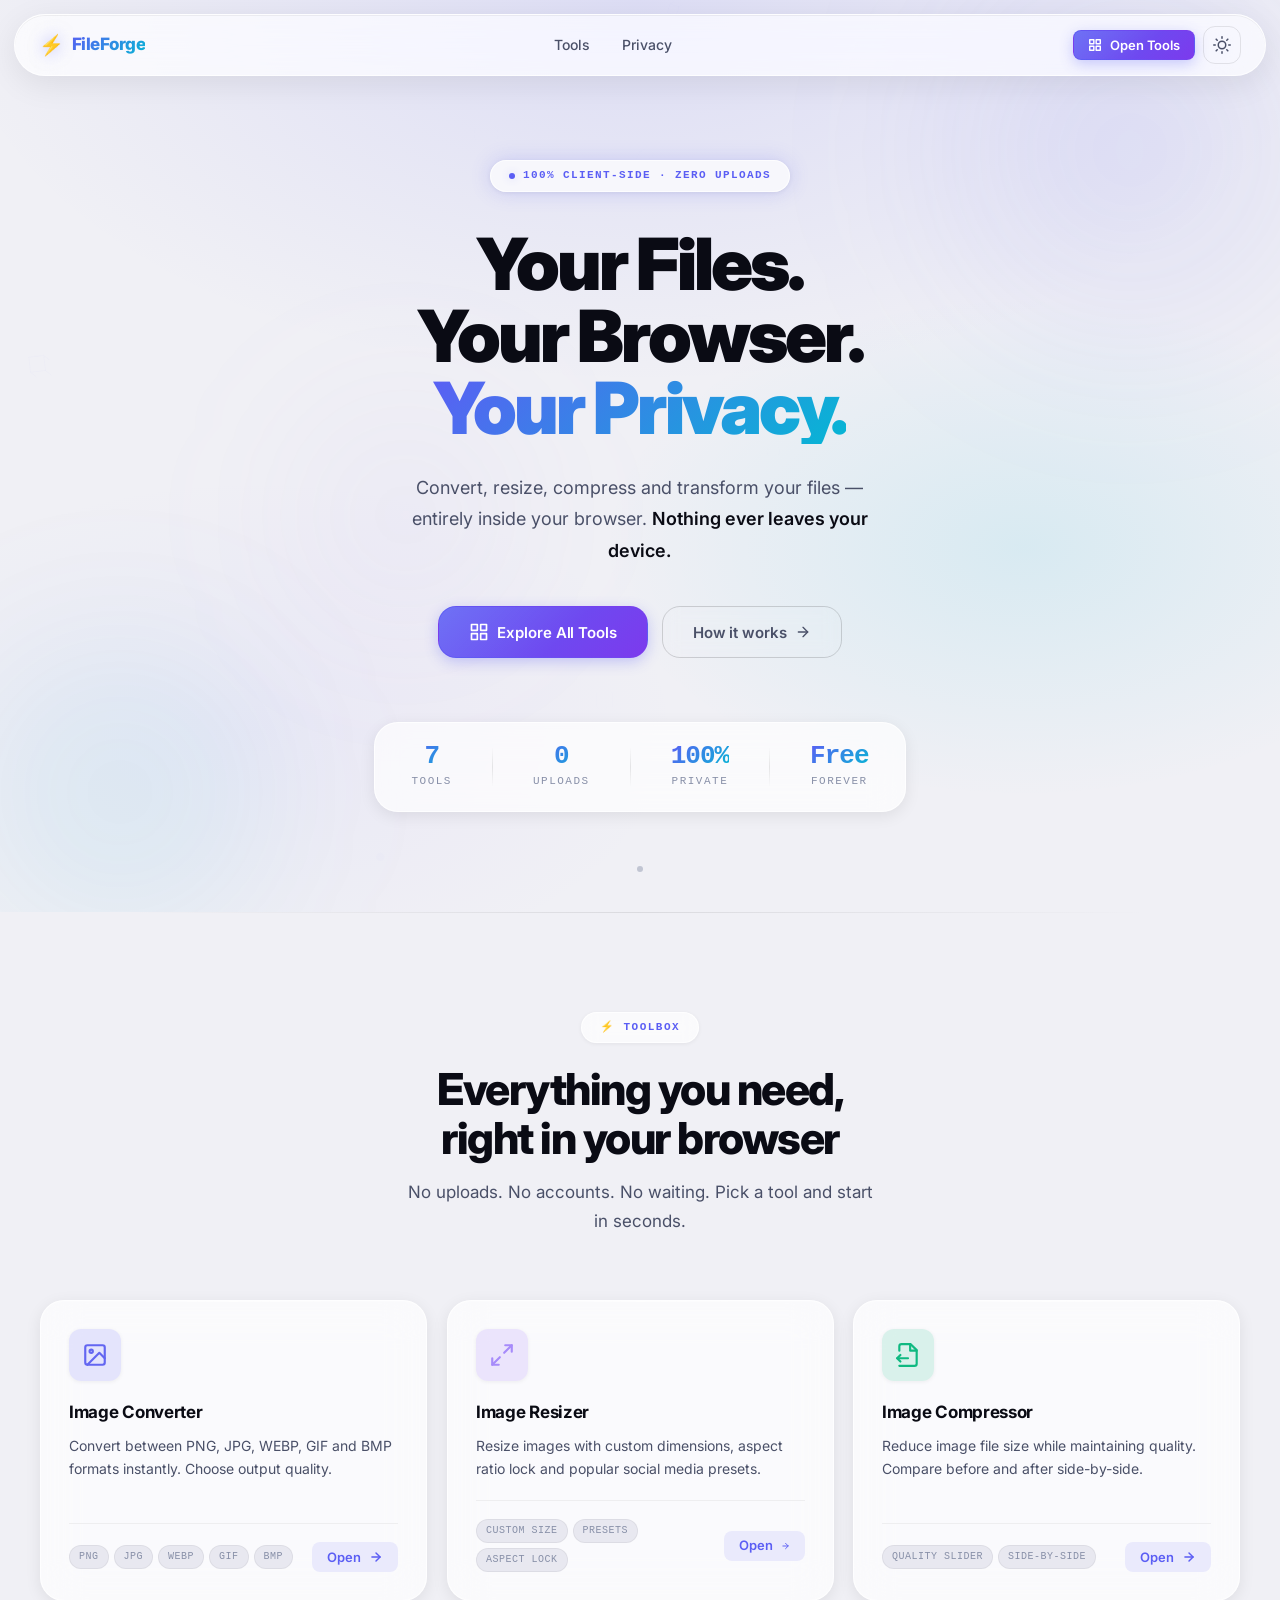
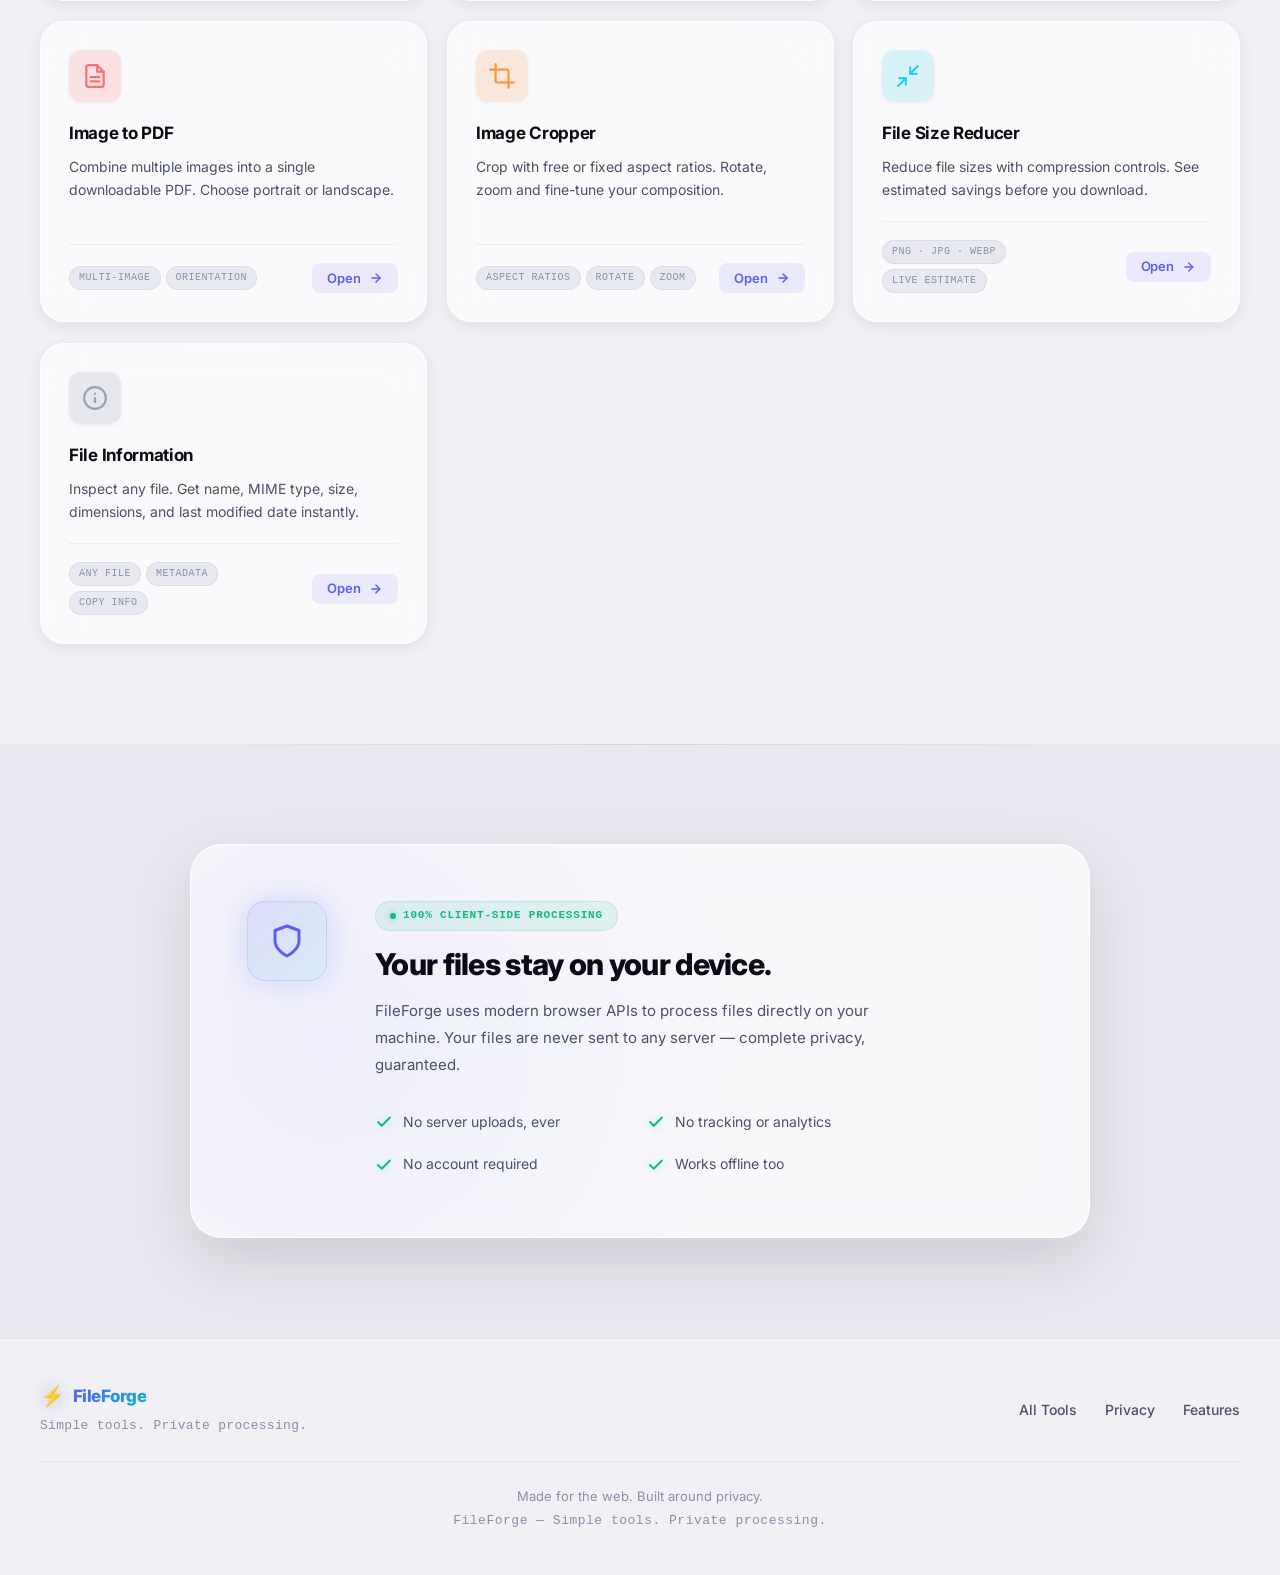
==== index.html @ 1bf5771b "Initial Commit" ====
<!DOCTYPE html>
<html lang="en" data-theme="light">

<head>
    <meta charset="UTF-8">
    <meta name="viewport" content="width=device-width, initial-scale=1.0">
    <title>FileForge — Private File Tools in Your Browser</title>
    <meta name="description"
        content="Convert, resize, compress and transform your files without uploading them. Privacy-first file processing directly in your browser.">
    <link rel="preconnect" href="https://fonts.googleapis.com">
    <link rel="preconnect" href="https://fonts.gstatic.com" crossorigin>
    <link href="https://fonts.googleapis.com/css2?family=Inter:wght@400;500;600;700;800;900&display=swap"
        rel="stylesheet">
    <link rel="stylesheet" href="css/style.css">
    <link rel="stylesheet" href="css/responsive.css">
    <link rel="icon"
        href="data:image/svg+xml,<svg xmlns='http://www.w3.org/2000/svg' viewBox='0 0 100 100'><text y='.9em' font-size='90'>⚡</text></svg>">
</head>

<body>
    <!-- Navigation -->
    <nav class="navbar" id="navbar">
        <div class="nav-container">
            <a href="index.html" class="nav-logo">
                <span class="logo-icon">⚡</span>
                <span class="logo-text">FileForge</span>
            </a>
            <div class="nav-links">
                <a href="#tools" class="nav-link">Tools</a>
                <a href="#privacy" class="nav-link">Privacy</a>
            </div>
            <div class="nav-actions">
                <a href="tools.html" class="btn btn-primary btn-sm">
                    <svg width="14" height="14" viewBox="0 0 24 24" fill="none" stroke="currentColor" stroke-width="2.5"
                        stroke-linecap="round" stroke-linejoin="round">
                        <rect x="3" y="3" width="7" height="7" />
                        <rect x="14" y="3" width="7" height="7" />
                        <rect x="14" y="14" width="7" height="7" />
                        <rect x="3" y="14" width="7" height="7" />
                    </svg>
                    Open Tools
                </a>
                <button class="theme-toggle" id="themeToggle" aria-label="Toggle dark mode" title="Toggle theme">
                    <svg class="icon-sun" width="18" height="18" viewBox="0 0 24 24" fill="none" stroke="currentColor"
                        stroke-width="2" stroke-linecap="round" stroke-linejoin="round">
                        <circle cx="12" cy="12" r="5" />
                        <line x1="12" y1="1" x2="12" y2="3" />
                        <line x1="12" y1="21" x2="12" y2="23" />
                        <line x1="4.22" y1="4.22" x2="5.64" y2="5.64" />
                        <line x1="18.36" y1="18.36" x2="19.78" y2="19.78" />
                        <line x1="1" y1="12" x2="3" y2="12" />
                        <line x1="21" y1="12" x2="23" y2="12" />
                        <line x1="4.22" y1="19.78" x2="5.64" y2="18.36" />
                        <line x1="18.36" y1="5.64" x2="19.78" y2="4.22" />
                    </svg>
                    <svg class="icon-moon" width="18" height="18" viewBox="0 0 24 24" fill="none" stroke="currentColor"
                        stroke-width="2" stroke-linecap="round" stroke-linejoin="round">
                        <path d="M21 12.79A9 9 0 1 1 11.21 3 7 7 0 0 0 21 12.79z" />
                    </svg>
                </button>
            </div>
        </div>
    </nav>

    <!-- Hero Section -->
    <section class="hero" id="hero">
        <canvas class="hero-bg-canvas" id="heroBgCanvas"></canvas>

        <!-- Orb decorations -->
        <div class="hero-orb hero-orb-1" aria-hidden="true"></div>
        <div class="hero-orb hero-orb-2" aria-hidden="true"></div>
        <div class="hero-orb hero-orb-3" aria-hidden="true"></div>

        <div class="hero-container">
            <div class="hero-badge">
                <span class="badge-dot"></span>
                100% Client-side · Zero uploads
            </div>
            <h1 class="hero-title">
                Your Files.<br>
                Your Browser.<br>
                <span class="hero-highlight">Your Privacy.</span>
            </h1>
            <p class="hero-subtitle">
                Convert, resize, compress and transform your files — entirely inside your browser.
                <strong>Nothing ever leaves your device.</strong>
            </p>
            <div class="hero-actions">
                <a href="tools.html" class="btn btn-primary btn-xl">
                    <svg width="20" height="20" viewBox="0 0 24 24" fill="none" stroke="currentColor" stroke-width="2"
                        stroke-linecap="round" stroke-linejoin="round">
                        <rect x="3" y="3" width="7" height="7" />
                        <rect x="14" y="3" width="7" height="7" />
                        <rect x="14" y="14" width="7" height="7" />
                        <rect x="3" y="14" width="7" height="7" />
                    </svg>
                    Explore All Tools
                </a>
                <a href="#privacy" class="btn btn-ghost-outline btn-xl">
                    How it works
                    <svg width="16" height="16" viewBox="0 0 24 24" fill="none" stroke="currentColor" stroke-width="2"
                        stroke-linecap="round" stroke-linejoin="round">
                        <line x1="5" y1="12" x2="19" y2="12" />
                        <polyline points="12 5 19 12 12 19" />
                    </svg>
                </a>
            </div>
            <div class="hero-stats">
                <div class="stat-item">
                    <span class="stat-number">7</span>
                    <span class="stat-label">Tools</span>
                </div>
                <div class="stat-divider"></div>
                <div class="stat-item">
                    <span class="stat-number">0</span>
                    <span class="stat-label">Uploads</span>
                </div>
                <div class="stat-divider"></div>
                <div class="stat-item">
                    <span class="stat-number">100%</span>
                    <span class="stat-label">Private</span>
                </div>
                <div class="stat-divider"></div>
                <div class="stat-item">
                    <span class="stat-number">Free</span>
                    <span class="stat-label">Forever</span>
                </div>
            </div>
        </div>

        <!-- Scroll indicator -->
        <div class="scroll-indicator" aria-hidden="true">
            <div class="scroll-dot"></div>
        </div>
    </section>

    <!-- Tools Grid -->
    <section class="tools-section" id="tools">
        <div class="section-container">
            <div class="section-header">
                <span class="section-tag">⚡ Toolbox</span>
                <h2 class="section-title">Everything you need,<br>right in your browser</h2>
                <p class="section-desc">No uploads. No accounts. No waiting. Pick a tool and start in seconds.</p>
            </div>
            <div class="tools-grid">
                <!-- Image Converter -->
                <div class="tool-card" data-tool="converter">
                    <div class="tool-card-icon tool-icon-blue">
                        <svg width="26" height="26" viewBox="0 0 24 24" fill="none" stroke="currentColor"
                            stroke-width="2" stroke-linecap="round" stroke-linejoin="round">
                            <rect x="3" y="3" width="18" height="18" rx="2" ry="2" />
                            <circle cx="8.5" cy="8.5" r="1.5" />
                            <polyline points="21 15 16 10 5 21" />
                        </svg>
                    </div>
                    <div class="tool-card-body">
                        <h3 class="tool-card-title">Image Converter</h3>
                        <p class="tool-card-desc">Convert between PNG, JPG, WEBP, GIF and BMP formats instantly. Choose
                            output quality.</p>
                    </div>
                    <div class="tool-card-footer">
                        <div class="tool-card-formats">
                            <span class="format-tag">PNG</span>
                            <span class="format-tag">JPG</span>
                            <span class="format-tag">WEBP</span>
                            <span class="format-tag">GIF</span>
                            <span class="format-tag">BMP</span>
                        </div>
                        <a href="tools.html?tool=converter" class="btn btn-card">
                            Open
                            <svg width="14" height="14" viewBox="0 0 24 24" fill="none" stroke="currentColor"
                                stroke-width="2.5" stroke-linecap="round" stroke-linejoin="round">
                                <line x1="5" y1="12" x2="19" y2="12" />
                                <polyline points="12 5 19 12 12 19" />
                            </svg>
                        </a>
                    </div>
                </div>

                <!-- Image Resizer -->
                <div class="tool-card" data-tool="resizer">
                    <div class="tool-card-icon tool-icon-purple">
                        <svg width="26" height="26" viewBox="0 0 24 24" fill="none" stroke="currentColor"
                            stroke-width="2" stroke-linecap="round" stroke-linejoin="round">
                            <polyline points="15 3 21 3 21 9" />
                            <polyline points="9 21 3 21 3 15" />
                            <line x1="21" y1="3" x2="14" y2="10" />
                            <line x1="3" y1="21" x2="10" y2="14" />
                        </svg>
                    </div>
                    <div class="tool-card-body">
                        <h3 class="tool-card-title">Image Resizer</h3>
                        <p class="tool-card-desc">Resize images with custom dimensions, aspect ratio lock and popular
                            social media presets.</p>
                    </div>
                    <div class="tool-card-footer">
                        <div class="tool-card-formats">
                            <span class="format-tag">Custom Size</span>
                            <span class="format-tag">Presets</span>
                            <span class="format-tag">Aspect Lock</span>
                        </div>
                        <a href="tools.html?tool=resizer" class="btn btn-card">
                            Open
                            <svg width="14" height="14" viewBox="0 0 24 24" fill="none" stroke="currentColor"
                                stroke-width="2.5" stroke-linecap="round" stroke-linejoin="round">
                                <line x1="5" y1="12" x2="19" y2="12" />
                                <polyline points="12 5 19 12 12 19" />
                            </svg>
                        </a>
                    </div>
                </div>

                <!-- Image Compressor -->
                <div class="tool-card" data-tool="compressor">
                    <div class="tool-card-icon tool-icon-green">
                        <svg width="26" height="26" viewBox="0 0 24 24" fill="none" stroke="currentColor"
                            stroke-width="2" stroke-linecap="round" stroke-linejoin="round">
                            <path d="M4 22h14a2 2 0 0 0 2-2V7.5L14.5 2H6a2 2 0 0 0-2 2v4" />
                            <polyline points="14 2 14 8 20 8" />
                            <path d="M2 15h10" />
                            <path d="m5 12-3 3 3 3" />
                        </svg>
                    </div>
                    <div class="tool-card-body">
                        <h3 class="tool-card-title">Image Compressor</h3>
                        <p class="tool-card-desc">Reduce image file size while maintaining quality. Compare before and
                            after side-by-side.</p>
                    </div>
                    <div class="tool-card-footer">
                        <div class="tool-card-formats">
                            <span class="format-tag">Quality Slider</span>
                            <span class="format-tag">Side-by-side</span>
                        </div>
                        <a href="tools.html?tool=compressor" class="btn btn-card">
                            Open
                            <svg width="14" height="14" viewBox="0 0 24 24" fill="none" stroke="currentColor"
                                stroke-width="2.5" stroke-linecap="round" stroke-linejoin="round">
                                <line x1="5" y1="12" x2="19" y2="12" />
                                <polyline points="12 5 19 12 12 19" />
                            </svg>
                        </a>
                    </div>
                </div>

                <!-- Image to PDF -->
                <div class="tool-card" data-tool="pdf">
                    <div class="tool-card-icon tool-icon-red">
                        <svg width="26" height="26" viewBox="0 0 24 24" fill="none" stroke="currentColor"
                            stroke-width="2" stroke-linecap="round" stroke-linejoin="round">
                            <path d="M14 2H6a2 2 0 0 0-2 2v16a2 2 0 0 0 2 2h12a2 2 0 0 0 2-2V8z" />
                            <polyline points="14 2 14 8 20 8" />
                            <line x1="16" y1="13" x2="8" y2="13" />
                            <line x1="16" y1="17" x2="8" y2="17" />
                        </svg>
                    </div>
                    <div class="tool-card-body">
                        <h3 class="tool-card-title">Image to PDF</h3>
                        <p class="tool-card-desc">Combine multiple images into a single downloadable PDF. Choose
                            portrait or landscape.</p>
                    </div>
                    <div class="tool-card-footer">
                        <div class="tool-card-formats">
                            <span class="format-tag">Multi-image</span>
                            <span class="format-tag">Orientation</span>
                        </div>
                        <a href="tools.html?tool=pdf" class="btn btn-card">
                            Open
                            <svg width="14" height="14" viewBox="0 0 24 24" fill="none" stroke="currentColor"
                                stroke-width="2.5" stroke-linecap="round" stroke-linejoin="round">
                                <line x1="5" y1="12" x2="19" y2="12" />
                                <polyline points="12 5 19 12 12 19" />
                            </svg>
                        </a>
                    </div>
                </div>

                <!-- Image Cropper -->
                <div class="tool-card" data-tool="cropper">
                    <div class="tool-card-icon tool-icon-orange">
                        <svg width="26" height="26" viewBox="0 0 24 24" fill="none" stroke="currentColor"
                            stroke-width="2" stroke-linecap="round" stroke-linejoin="round">
                            <path d="M6.13 1L6 16a2 2 0 0 0 2 2h15" />
                            <path d="M1 6.13L16 6a2 2 0 0 1 2 2v15" />
                        </svg>
                    </div>
                    <div class="tool-card-body">
                        <h3 class="tool-card-title">Image Cropper</h3>
                        <p class="tool-card-desc">Crop with free or fixed aspect ratios. Rotate, zoom and fine-tune your
                            composition.</p>
                    </div>
                    <div class="tool-card-footer">
                        <div class="tool-card-formats">
                            <span class="format-tag">Aspect Ratios</span>
                            <span class="format-tag">Rotate</span>
                            <span class="format-tag">Zoom</span>
                        </div>
                        <a href="tools.html?tool=cropper" class="btn btn-card">
                            Open
                            <svg width="14" height="14" viewBox="0 0 24 24" fill="none" stroke="currentColor"
                                stroke-width="2.5" stroke-linecap="round" stroke-linejoin="round">
                                <line x1="5" y1="12" x2="19" y2="12" />
                                <polyline points="12 5 19 12 12 19" />
                            </svg>
                        </a>
                    </div>
                </div>

                <!-- File Size Reducer -->
                <div class="tool-card" data-tool="reducer">
                    <div class="tool-card-icon tool-icon-teal">
                        <svg width="26" height="26" viewBox="0 0 24 24" fill="none" stroke="currentColor"
                            stroke-width="2" stroke-linecap="round" stroke-linejoin="round">
                            <polyline points="4 14 10 14 10 20" />
                            <polyline points="20 10 14 10 14 4" />
                            <line x1="14" y1="10" x2="21" y2="3" />
                            <line x1="3" y1="21" x2="10" y2="14" />
                        </svg>
                    </div>
                    <div class="tool-card-body">
                        <h3 class="tool-card-title">File Size Reducer</h3>
                        <p class="tool-card-desc">Reduce file sizes with compression controls. See estimated savings
                            before you download.</p>
                    </div>
                    <div class="tool-card-footer">
                        <div class="tool-card-formats">
                            <span class="format-tag">PNG · JPG · WEBP</span>
                            <span class="format-tag">Live Estimate</span>
                        </div>
                        <a href="tools.html?tool=reducer" class="btn btn-card">
                            Open
                            <svg width="14" height="14" viewBox="0 0 24 24" fill="none" stroke="currentColor"
                                stroke-width="2.5" stroke-linecap="round" stroke-linejoin="round">
                                <line x1="5" y1="12" x2="19" y2="12" />
                                <polyline points="12 5 19 12 12 19" />
                            </svg>
                        </a>
                    </div>
                </div>

                <!-- File Information -->
                <div class="tool-card" data-tool="fileinfo">
                    <div class="tool-card-icon tool-icon-slate">
                        <svg width="26" height="26" viewBox="0 0 24 24" fill="none" stroke="currentColor"
                            stroke-width="2" stroke-linecap="round" stroke-linejoin="round">
                            <circle cx="12" cy="12" r="10" />
                            <line x1="12" y1="16" x2="12" y2="12" />
                            <line x1="12" y1="8" x2="12.01" y2="8" />
                        </svg>
                    </div>
                    <div class="tool-card-body">
                        <h3 class="tool-card-title">File Information</h3>
                        <p class="tool-card-desc">Inspect any file. Get name, MIME type, size, dimensions, and last
                            modified date instantly.</p>
                    </div>
                    <div class="tool-card-footer">
                        <div class="tool-card-formats">
                            <span class="format-tag">Any File</span>
                            <span class="format-tag">Metadata</span>
                            <span class="format-tag">Copy Info</span>
                        </div>
                        <a href="tools.html?tool=fileinfo" class="btn btn-card">
                            Open
                            <svg width="14" height="14" viewBox="0 0 24 24" fill="none" stroke="currentColor"
                                stroke-width="2.5" stroke-linecap="round" stroke-linejoin="round">
                                <line x1="5" y1="12" x2="19" y2="12" />
                                <polyline points="12 5 19 12 12 19" />
                            </svg>
                        </a>
                    </div>
                </div>
            </div>
        </div>
    </section>

    <!-- Privacy Section -->
    <section class="privacy-section" id="privacy">
        <div class="section-container">
            <div class="privacy-card">
                <div class="privacy-icon">
                    <svg width="36" height="36" viewBox="0 0 24 24" fill="none" stroke="currentColor" stroke-width="2"
                        stroke-linecap="round" stroke-linejoin="round">
                        <path d="M12 22s8-4 8-10V5l-8-3-8 3v7c0 6 8 10 8 10z" />
                    </svg>
                </div>
                <div class="privacy-content">
                    <div class="privacy-badge">
                        <span class="badge-dot"></span>
                        100% Client-side processing
                    </div>
                    <h2 class="privacy-title">Your files stay on your device.</h2>
                    <p class="privacy-desc">
                        FileForge uses modern browser APIs to process files directly on your machine.
                        Your files are never sent to any server — complete privacy, guaranteed.
                    </p>
                    <div class="privacy-features">
                        <div class="privacy-feature">
                            <svg width="18" height="18" viewBox="0 0 24 24" fill="none" stroke="currentColor"
                                stroke-width="2.5" stroke-linecap="round" stroke-linejoin="round">
                                <polyline points="20 6 9 17 4 12" />
                            </svg>
                            <span>No server uploads, ever</span>
                        </div>
                        <div class="privacy-feature">
                            <svg width="18" height="18" viewBox="0 0 24 24" fill="none" stroke="currentColor"
                                stroke-width="2.5" stroke-linecap="round" stroke-linejoin="round">
                                <polyline points="20 6 9 17 4 12" />
                            </svg>
                            <span>No tracking or analytics</span>
                        </div>
                        <div class="privacy-feature">
                            <svg width="18" height="18" viewBox="0 0 24 24" fill="none" stroke="currentColor"
                                stroke-width="2.5" stroke-linecap="round" stroke-linejoin="round">
                                <polyline points="20 6 9 17 4 12" />
                            </svg>
                            <span>No account required</span>
                        </div>
                        <div class="privacy-feature">
                            <svg width="18" height="18" viewBox="0 0 24 24" fill="none" stroke="currentColor"
                                stroke-width="2.5" stroke-linecap="round" stroke-linejoin="round">
                                <polyline points="20 6 9 17 4 12" />
                            </svg>
                            <span>Works offline too</span>
                        </div>
                    </div>
                </div>
            </div>
        </div>
    </section>

    <!-- Footer -->
    <footer class="footer">
        <div class="footer-container">
            <div class="footer-content">
                <div class="footer-brand">
                    <a href="index.html" class="nav-logo">
                        <span class="logo-icon">⚡</span>
                        <span class="logo-text">FileForge</span>
                    </a>
                    <p class="footer-tagline">Simple tools. Private processing.</p>
                </div>
                <div class="footer-links">
                    <a href="tools.html">All Tools</a>
                    <a href="#privacy">Privacy</a>
                    <a href="#tools">Features</a>
                </div>
            </div>
            <div class="footer-bottom">
                <p>Made for the web. Built around privacy.</p>
                <p class="footer-copy">FileForge — Simple tools. Private processing.</p>
            </div>
        </div>
    </footer>

    <!-- Toast Container -->
    <div class="toast-container" id="toastContainer"></div>

    <script src="js/utils.js"></script>
    <script src="js/app.js"></script>
    <script src="js/scene.js"></script>
</body>

</html>
---- css/style.css ----
/* ============================================
   FileForge — Premium Design System v2
   ============================================ */

/* ---------- Google Font Import ---------- */
@import url('https://fonts.googleapis.com/css2?family=Inter:wght@400;500;600;700;800;900&display=swap');

/* ---------- Custom Properties — Light ---------- */
:root {
  --bg-primary:    #f0f0f5;
  --bg-secondary:  #e8e8f0;
  --bg-tertiary:   #dcdce8;
  --bg-elevated:   rgba(255,255,255,0.85);
  --bg-overlay:    rgba(0,0,0,0.4);

  --text-primary:   #0a0b14;
  --text-secondary: #4a5068;
  --text-tertiary:  #8890a8;
  --text-inverse:   #ffffff;

  --border-default: rgba(0,0,0,0.09);
  --border-subtle:  rgba(0,0,0,0.05);
  --border-strong:  rgba(0,0,0,0.15);

  --accent-primary:       #5b5ef4;
  --accent-primary-hover: #4344d4;
  --accent-primary-light: rgba(91,94,244,0.10);
  --accent-primary-bg:    rgba(91,94,244,0.12);
  --accent-secondary:     #06b6d4;
  --accent-glow:          rgba(91,94,244,0.22);

  --success:       #10b981;
  --success-light: rgba(16,185,129,0.10);
  --warning:       #f59e0b;
  --warning-light: rgba(245,158,11,0.10);
  --error:         #ef4444;
  --error-light:   rgba(239,68,68,0.10);

  --glass-bg:     rgba(255,255,255,0.68);
  --glass-border: rgba(255,255,255,0.75);
  --glass-shadow: 0 8px 32px rgba(0,0,0,0.08);

  --shadow-sm:   0 1px 4px rgba(0,0,0,0.06);
  --shadow-md:   0 4px 16px rgba(0,0,0,0.08);
  --shadow-lg:   0 12px 40px rgba(0,0,0,0.10);
  --shadow-xl:   0 24px 64px rgba(0,0,0,0.12);
  --shadow-glow: 0 0 32px var(--accent-glow);

  --radius-sm:   8px;
  --radius-md:   12px;
  --radius-lg:   18px;
  --radius-xl:   24px;
  --radius-2xl:  32px;
  --radius-full: 9999px;

  --sidebar-width:  260px;
  --navbar-height:  62px;
  --font-sans:      'Inter', -apple-system, BlinkMacSystemFont, 'Segoe UI', Roboto, sans-serif;
  --font-display:   'Inter', -apple-system, BlinkMacSystemFont, 'Segoe UI', Roboto, sans-serif;
  --font-mono:      'JetBrains Mono', 'SF Mono', 'Fira Code', ui-monospace, monospace;

  --transition-fast:   160ms cubic-bezier(.4,0,.2,1);
  --transition-normal: 300ms cubic-bezier(.4,0,.2,1);
  --transition-slow:   500ms cubic-bezier(.4,0,.2,1);
}

/* ---------- Custom Properties — Dark ---------- */
[data-theme="dark"] {
  --bg-primary:   #060810;
  --bg-secondary: #0c0e18;
  --bg-tertiary:  #141726;
  --bg-elevated:  rgba(12,14,24,0.82);
  --bg-overlay:   rgba(0,0,0,0.65);

  --text-primary:   #e8eaf4;
  --text-secondary: #8890a8;
  --text-tertiary:  #50566e;
  --text-inverse:   #060810;

  --border-default: rgba(255,255,255,0.07);
  --border-subtle:  rgba(255,255,255,0.04);
  --border-strong:  rgba(255,255,255,0.12);

  --accent-primary:       #818cf8;
  --accent-primary-hover: #a5b4fc;
  --accent-primary-light: rgba(129,140,248,0.12);
  --accent-primary-bg:    rgba(129,140,248,0.14);
  --accent-secondary:     #22d3ee;
  --accent-glow:          rgba(129,140,248,0.28);

  --success:       #34d399;
  --success-light: rgba(52,211,153,0.12);
  --warning:       #fbbf24;
  --warning-light: rgba(251,191,36,0.12);
  --error:         #f87171;
  --error-light:   rgba(248,113,113,0.12);

  --glass-bg:     rgba(12,14,24,0.70);
  --glass-border: rgba(255,255,255,0.07);
  --glass-shadow: 0 8px 32px rgba(0,0,0,0.45);

  --shadow-sm:  0 1px 4px rgba(0,0,0,0.35);
  --shadow-md:  0 4px 16px rgba(0,0,0,0.40);
  --shadow-lg:  0 12px 40px rgba(0,0,0,0.45);
  --shadow-xl:  0 24px 64px rgba(0,0,0,0.55);
}

/* ============================================
   Reset & Base
   ============================================ */
*, *::before, *::after { margin:0; padding:0; box-sizing:border-box; }

html {
  scroll-behavior: smooth;
  -webkit-text-size-adjust: 100%;
}

body {
  font-family: var(--font-sans);
  font-size: 15px;
  line-height: 1.6;
  color: var(--text-primary);
  background: var(--bg-primary);
  -webkit-font-smoothing: antialiased;
  -moz-osx-font-smoothing: grayscale;
  overflow-x: hidden;
}

a { color: var(--accent-primary); text-decoration: none; transition: color var(--transition-fast); }
a:hover { color: var(--accent-primary-hover); }
img { max-width: 100%; display: block; }
button, input, select, textarea { font-family: inherit; font-size: inherit; }

.sr-only {
  position: absolute; width: 1px; height: 1px; padding: 0; margin: -1px;
  overflow: hidden; clip: rect(0,0,0,0); white-space: nowrap; border-width: 0;
}

.hidden { display: none !important; }

/* ============================================
   Buttons
   ============================================ */
.btn {
  display: inline-flex; align-items: center; justify-content: center; gap: 8px;
  font-weight: 600; font-size: 14px; line-height: 1;
  border: 1px solid transparent; border-radius: var(--radius-md);
  padding: 10px 20px; cursor: pointer;
  transition: all var(--transition-fast);
  white-space: nowrap; text-decoration: none; outline: none;
  position: relative; overflow: hidden;
  letter-spacing: -0.1px;
}
.btn:focus-visible { box-shadow: 0 0 0 3px var(--accent-primary-bg); }
.btn:disabled { opacity: 0.42; cursor: not-allowed; }

/* Primary */
.btn-primary {
  background: linear-gradient(135deg, var(--accent-primary) 0%, #7c3aed 100%);
  color: #fff; border-color: transparent;
  box-shadow: 0 4px 14px rgba(91,94,244,0.30);
}
.btn-primary::before {
  content: '';
  position: absolute; inset: 0;
  background: linear-gradient(135deg, rgba(255,255,255,0.12) 0%, transparent 60%);
  pointer-events: none;
}
.btn-primary:hover:not(:disabled) {
  transform: translateY(-2px);
  box-shadow: 0 8px 24px rgba(91,94,244,0.40);
}
.btn-primary:active:not(:disabled) { transform: translateY(0); }

/* Outline */
.btn-outline {
  background: var(--glass-bg);
  backdrop-filter: blur(8px); -webkit-backdrop-filter: blur(8px);
  color: var(--text-primary);
  border-color: var(--border-default);
}
.btn-outline:hover:not(:disabled) {
  background: var(--accent-primary-light);
  border-color: var(--accent-primary);
  color: var(--accent-primary);
}

/* Ghost outline (hero) */
.btn-ghost-outline {
  background: transparent;
  color: var(--text-secondary);
  border: 1px solid var(--border-strong);
  backdrop-filter: blur(8px); -webkit-backdrop-filter: blur(8px);
}
.btn-ghost-outline:hover:not(:disabled) {
  background: var(--glass-bg);
  border-color: var(--accent-primary);
  color: var(--accent-primary);
}

/* Ghost */
.btn-ghost {
  background: transparent; color: var(--text-secondary); border-color: transparent;
}
.btn-ghost:hover:not(:disabled) {
  background: var(--accent-primary-light);
  color: var(--accent-primary);
}

/* Card button */
.btn-card {
  background: var(--accent-primary-light);
  color: var(--accent-primary);
  border: 1px solid transparent;
  font-size: 13px; padding: 7px 14px;
  border-radius: var(--radius-sm);
}
.btn-card:hover:not(:disabled) {
  background: var(--accent-primary);
  color: #fff;
  box-shadow: 0 4px 14px rgba(91,94,244,0.30);
}

/* Sizes */
.btn-sm  { padding: 7px 14px;  font-size: 13px; border-radius: var(--radius-sm); }
.btn-lg  { padding: 12px 24px; font-size: 14px; }
.btn-xl  { padding: 15px 30px; font-size: 15px; border-radius: var(--radius-lg); }
.btn-full { width: 100%; }

.btn-icon {
  display: inline-flex; align-items: center; justify-content: center;
  width: 40px; height: 40px;
  border: 1px solid var(--border-default); border-radius: var(--radius-md);
  background: var(--glass-bg); backdrop-filter: blur(8px);
  color: var(--text-secondary); cursor: pointer;
  transition: all var(--transition-fast);
}
.btn-icon:hover {
  background: var(--accent-primary-light);
  color: var(--accent-primary);
  border-color: var(--accent-primary);
}
.btn-icon.active {
  background: var(--accent-primary-light);
  color: var(--accent-primary);
  border-color: var(--accent-primary);
  box-shadow: 0 0 14px var(--accent-glow);
}

/* ============================================
   Navbar — Refined Floating Glass
   ============================================ */
.navbar {
  position: fixed; top: 14px; left: 14px; right: 14px;
  height: var(--navbar-height);
  background: var(--glass-bg);
  backdrop-filter: blur(24px) saturate(1.6);
  -webkit-backdrop-filter: blur(24px) saturate(1.6);
  border: 1px solid var(--glass-border);
  border-radius: var(--radius-2xl);
  z-index: 100;
  box-shadow: var(--glass-shadow), 0 1px 0 var(--border-subtle) inset;
  transition: all var(--transition-normal);
}

.nav-container {
  max-width: 1280px; margin: 0 auto;
  padding: 0 24px; height: 100%;
  display: flex; align-items: center; justify-content: space-between; gap: 16px;
}

.nav-left  { display: flex; align-items: center; gap: 12px; }
.nav-links {
  display: flex; align-items: center; gap: 4px;
  margin-left: 8px;
}
.nav-link {
  padding: 7px 14px;
  border-radius: var(--radius-full);
  font-size: 14px; font-weight: 500;
  color: var(--text-secondary);
  transition: all var(--transition-fast);
}
.nav-link:hover {
  background: var(--accent-primary-light);
  color: var(--accent-primary);
}

.nav-logo {
  display: flex; align-items: center; gap: 8px;
  font-size: 17px; font-weight: 800; letter-spacing: -0.5px;
  color: var(--text-primary); text-decoration: none;
}
.logo-icon {
  font-size: 20px;
  filter: drop-shadow(0 0 8px rgba(91,94,244,0.5));
  line-height: 1;
}
.logo-text {
  background: linear-gradient(135deg, var(--accent-primary), var(--accent-secondary));
  -webkit-background-clip: text; -webkit-text-fill-color: transparent;
  background-clip: text;
}

.nav-actions { display: flex; align-items: center; gap: 8px; }

.mobile-menu-btn {
  display: none; align-items: center; justify-content: center;
  width: 38px; height: 38px; border: none; background: transparent;
  color: var(--text-primary); cursor: pointer; border-radius: var(--radius-md);
}
.mobile-menu-btn:hover { background: var(--accent-primary-light); }

/* Theme Toggle */
.theme-toggle {
  display: flex; align-items: center; justify-content: center;
  width: 38px; height: 38px;
  border: 1px solid var(--border-default); border-radius: var(--radius-md);
  background: transparent;
  color: var(--text-secondary); cursor: pointer;
  transition: all var(--transition-fast);
}
.theme-toggle:hover {
  background: var(--accent-primary-light);
  color: var(--accent-primary);
  border-color: var(--accent-primary);
}

[data-theme="light"] .icon-moon { display: none; }
[data-theme="dark"]  .icon-sun  { display: none; }

/* Navbar search (tools page) */
.tool-search-wrap { position: relative; display: flex; align-items: center; }
.tool-search-wrap svg { position: absolute; left: 12px; color: var(--text-tertiary); pointer-events: none; }
.tool-search {
  width: 100%; padding: 8px 12px 8px 38px;
  border: 1px solid var(--border-default); border-radius: var(--radius-md);
  background: var(--bg-primary); color: var(--text-primary);
  font-size: 13px; outline: none;
  transition: all var(--transition-fast);
}
.tool-search:focus {
  border-color: var(--accent-primary);
  box-shadow: 0 0 0 3px var(--accent-primary-bg);
}
.tool-search::placeholder { color: var(--text-tertiary); }

/* ============================================
   Hero Section
   ============================================ */
.hero {
  padding: 160px 24px 100px;
  text-align: center;
  position: relative;
  overflow: hidden;
  min-height: 100vh;
  display: flex; align-items: center; justify-content: center;

  /* Rich layered gradient background */
  background:
    radial-gradient(ellipse 90% 70% at 50% 0%,   rgba(91,94,244,0.13) 0%, transparent 60%),
    radial-gradient(ellipse 60% 50% at 80% 60%,   rgba(6,182,212,0.10) 0%, transparent 55%),
    radial-gradient(ellipse 60% 50% at 20% 80%,   rgba(167,139,250,0.08) 0%, transparent 55%),
    var(--bg-primary);
}

/* Background canvas */
.hero-bg-canvas {
  position: absolute; inset: 0; z-index: 0;
  pointer-events: none; width: 100%; height: 100%;
}

/* Particle canvas */
.hero-particle-canvas {
  position: absolute; inset: 0; z-index: 1;
  pointer-events: none;
}

/* Decorative orbs */
.hero-orb {
  position: absolute; border-radius: 50%;
  filter: blur(80px);
  pointer-events: none; z-index: 0;
  animation: orbFloat 8s ease-in-out infinite;
}
.hero-orb-1 {
  width: 500px; height: 500px;
  background: radial-gradient(circle, rgba(91,94,244,0.15) 0%, transparent 70%);
  top: -100px; right: -100px;
  animation-delay: 0s;
}
.hero-orb-2 {
  width: 400px; height: 400px;
  background: radial-gradient(circle, rgba(6,182,212,0.12) 0%, transparent 70%);
  bottom: -80px; left: -80px;
  animation-delay: -3s;
}
.hero-orb-3 {
  width: 300px; height: 300px;
  background: radial-gradient(circle, rgba(167,139,250,0.10) 0%, transparent 70%);
  top: 40%; left: 20%;
  animation-delay: -6s;
}

@keyframes orbFloat {
  0%, 100% { transform: translateY(0px) scale(1); }
  33%       { transform: translateY(-24px) scale(1.04); }
  66%       { transform: translateY(12px) scale(0.97); }
}

/* Hero content */
.hero-container {
  max-width: 800px; margin: 0 auto;
  position: relative; z-index: 2;
  display: flex; flex-direction: column; align-items: center;
}

.hero-badge {
  display: inline-flex; align-items: center; gap: 8px;
  padding: 6px 18px; border-radius: var(--radius-full);
  background: var(--glass-bg);
  backdrop-filter: blur(16px); -webkit-backdrop-filter: blur(16px);
  border: 1px solid var(--glass-border);
  color: var(--accent-primary);
  font-family: var(--font-mono); font-size: 11px; font-weight: 600;
  text-transform: uppercase; letter-spacing: 1.4px;
  margin-bottom: 36px;
  box-shadow: var(--shadow-sm), 0 0 20px var(--accent-glow);
}

.badge-dot {
  width: 6px; height: 6px; border-radius: 50%;
  background: var(--accent-primary);
  box-shadow: 0 0 8px var(--accent-glow);
  animation: badgePulse 2.4s ease-in-out infinite;
  flex-shrink: 0;
}

@keyframes badgePulse {
  0%, 100% { opacity: 1; box-shadow: 0 0 8px var(--accent-glow); }
  50%       { opacity: 0.4; box-shadow: 0 0 2px var(--accent-glow); }
}

.hero-title {
  font-size: 72px; font-weight: 900;
  line-height: 1.0; letter-spacing: -3px;
  color: var(--text-primary);
  margin-bottom: 28px;
}

.hero-highlight {
  display: inline-block;
  background: linear-gradient(135deg, var(--accent-primary) 0%, var(--accent-secondary) 50%, #a78bfa 100%);
  -webkit-background-clip: text; -webkit-text-fill-color: transparent;
  background-clip: text;
  background-size: 200% 200%;
  animation: gradientShift 5s ease infinite;
}

@keyframes gradientShift {
  0%, 100% { background-position: 0% 50%; }
  50%       { background-position: 100% 50%; }
}

.hero-subtitle {
  font-size: 18px; color: var(--text-secondary);
  max-width: 500px; margin: 0 auto 40px;
  line-height: 1.75;
}
.hero-subtitle strong {
  color: var(--text-primary); font-weight: 600;
}

.hero-actions {
  display: flex; gap: 14px; justify-content: center;
  margin-bottom: 64px;
  flex-wrap: wrap;
}

.hero-stats {
  display: flex; align-items: center; justify-content: center;
  gap: 40px;
  padding: 20px 36px;
  background: var(--glass-bg);
  backdrop-filter: blur(16px); -webkit-backdrop-filter: blur(16px);
  border: 1px solid var(--glass-border);
  border-radius: var(--radius-xl);
  box-shadow: var(--shadow-md);
}

.stat-item { text-align: center; }
.stat-number {
  display: block; font-size: 26px; font-weight: 800;
  letter-spacing: -1px; color: var(--text-primary);
  font-family: var(--font-mono);
  line-height: 1;
  background: linear-gradient(135deg, var(--accent-primary), var(--accent-secondary));
  -webkit-background-clip: text; -webkit-text-fill-color: transparent;
  background-clip: text;
}
.stat-label {
  font-size: 11px; color: var(--text-tertiary);
  text-transform: uppercase; letter-spacing: 1.5px;
  font-family: var(--font-mono);
  margin-top: 4px;
  display: block;
}
.stat-divider {
  width: 1px; height: 40px;
  background: linear-gradient(to bottom, transparent, var(--border-default), transparent);
}

/* Scroll indicator */
.scroll-indicator {
  position: absolute; bottom: 36px; left: 50%; transform: translateX(-50%);
  z-index: 2;
  display: flex; flex-direction: column; align-items: center;
  opacity: 0.45;
  animation: scrollBounce 2s ease-in-out infinite;
}
.scroll-dot {
  width: 6px; height: 6px; border-radius: 50%;
  background: var(--text-tertiary);
  margin-bottom: 4px;
}
@keyframes scrollBounce {
  0%, 100% { transform: translateX(-50%) translateY(0); }
  50%       { transform: translateX(-50%) translateY(8px); }
}

/* ============================================
   Tools Section
   ============================================ */
.tools-section {
  padding: 100px 24px;
  position: relative;
  background: var(--bg-primary);
}

/* Subtle separator */
.tools-section::before {
  content: '';
  position: absolute; top: 0; left: 10%; right: 10%;
  height: 1px;
  background: linear-gradient(to right, transparent, var(--border-default), transparent);
}

.section-container { max-width: 1200px; margin: 0 auto; }

.section-header { text-align: center; margin-bottom: 64px; }

.section-tag {
  display: inline-block; padding: 6px 18px;
  border-radius: var(--radius-full);
  background: var(--glass-bg); backdrop-filter: blur(8px);
  border: 1px solid var(--glass-border);
  color: var(--accent-primary);
  font-family: var(--font-mono); font-size: 11px; font-weight: 600;
  text-transform: uppercase; letter-spacing: 1.5px;
  margin-bottom: 22px;
  box-shadow: var(--shadow-sm);
}

.section-title {
  font-size: 44px; font-weight: 800; letter-spacing: -1.5px;
  color: var(--text-primary); margin-bottom: 16px;
  line-height: 1.1;
}

.section-desc {
  font-size: 17px; color: var(--text-secondary);
  max-width: 480px; margin: 0 auto;
  line-height: 1.7;
}

/* ---- Tool Cards — Premium Glass ---- */
.tools-grid {
  display: grid;
  grid-template-columns: repeat(auto-fill, minmax(320px, 1fr));
  gap: 20px;
}

.tool-card {
  background: var(--glass-bg);
  backdrop-filter: blur(20px) saturate(1.4);
  -webkit-backdrop-filter: blur(20px) saturate(1.4);
  border: 1px solid var(--glass-border);
  border-radius: var(--radius-xl);
  padding: 28px;
  transition: transform var(--transition-normal), box-shadow var(--transition-normal), border-color var(--transition-normal);
  display: flex; flex-direction: column; gap: 0;
  position: relative;
  will-change: transform;
  box-shadow: var(--shadow-md), inset 0 1px 0 rgba(255,255,255,0.1);
}

/* Shimmer line on top */
.tool-card::before {
  content: '';
  position: absolute; top: 0; left: 20%; right: 20%; height: 1px;
  background: linear-gradient(to right, transparent, rgba(255,255,255,0.6), transparent);
  border-radius: 1px;
  pointer-events: none;
}

.tool-card:hover {
  transform: translateY(-5px);
  box-shadow: var(--shadow-xl), var(--shadow-glow);
  border-color: rgba(91,94,244,0.25);
}

.tool-card-icon {
  width: 52px; height: 52px;
  border-radius: var(--radius-md);
  display: flex; align-items: center; justify-content: center;
  margin-bottom: 18px;
  position: relative;
  box-shadow: var(--shadow-sm);
  flex-shrink: 0;
}
/* Icon color variants */
.tool-icon-blue   { background: rgba(91,94,244,0.14);  color: #6366f1; }
.tool-icon-purple { background: rgba(139,92,246,0.14); color: #a78bfa; }
.tool-icon-green  { background: rgba(16,185,129,0.14); color: #10b981; }
.tool-icon-red    { background: rgba(239,68,68,0.14);  color: #f87171; }
.tool-icon-orange { background: rgba(249,115,22,0.14); color: #fb923c; }
.tool-icon-teal   { background: rgba(6,182,212,0.14);  color: #22d3ee; }
.tool-icon-slate  { background: rgba(100,116,139,0.14);color: #94a3b8; }

.tool-card-body { flex: 1; margin-bottom: 20px; }

.tool-card-title {
  font-size: 17px; font-weight: 700; letter-spacing: -0.3px;
  color: var(--text-primary); margin-bottom: 8px;
}

.tool-card-desc {
  font-size: 14px; color: var(--text-secondary);
  line-height: 1.65;
}

.tool-card-footer {
  display: flex; align-items: center; justify-content: space-between; gap: 12px;
  padding-top: 18px;
  border-top: 1px solid var(--border-subtle);
}

.tool-card-formats { display: flex; flex-wrap: wrap; gap: 5px; }

.format-tag {
  padding: 3px 9px; border-radius: var(--radius-full);
  background: var(--bg-secondary); border: 1px solid var(--border-subtle);
  color: var(--text-tertiary);
  font-family: var(--font-mono); font-size: 10px; font-weight: 500;
  letter-spacing: 0.5px; text-transform: uppercase;
  white-space: nowrap;
}

/* ============================================
   Privacy Section
   ============================================ */
.privacy-section {
  padding: 100px 24px;
  position: relative;
  background: var(--bg-secondary);
}
.privacy-section::before {
  content: '';
  position: absolute; top: 0; left: 10%; right: 10%;
  height: 1px;
  background: linear-gradient(to right, transparent, var(--border-default), transparent);
}

.privacy-card {
  max-width: 900px; margin: 0 auto;
  background: var(--glass-bg);
  backdrop-filter: blur(24px) saturate(1.4);
  -webkit-backdrop-filter: blur(24px) saturate(1.4);
  border: 1px solid var(--glass-border);
  border-radius: var(--radius-2xl);
  padding: 56px;
  display: flex; gap: 48px; align-items: flex-start;
  box-shadow: var(--shadow-xl), inset 0 1px 0 rgba(255,255,255,0.1);
  position: relative; overflow: hidden;
}

.privacy-card::before {
  content: '';
  position: absolute; top: 0; left: 0; right: 0; bottom: 0;
  background: radial-gradient(circle at 15% 50%, rgba(91,94,244,0.06), transparent 55%);
  pointer-events: none;
}

.privacy-icon {
  width: 80px; height: 80px; min-width: 80px;
  border-radius: var(--radius-lg);
  background: linear-gradient(135deg, rgba(91,94,244,0.15), rgba(6,182,212,0.10));
  color: var(--accent-primary);
  display: flex; align-items: center; justify-content: center;
  box-shadow: 0 0 32px var(--accent-glow);
  position: relative; z-index: 1;
  border: 1px solid rgba(91,94,244,0.15);
}

.privacy-content { position: relative; z-index: 1; }

.privacy-badge {
  display: inline-flex; align-items: center; gap: 7px;
  padding: 5px 14px; border-radius: var(--radius-full);
  background: var(--success-light); color: var(--success);
  font-family: var(--font-mono); font-size: 11px; font-weight: 600;
  letter-spacing: 0.8px; text-transform: uppercase;
  margin-bottom: 16px;
  border: 1px solid rgba(16,185,129,0.15);
}
.privacy-badge .badge-dot {
  background: var(--success);
  box-shadow: 0 0 6px rgba(16,185,129,0.5);
}

.privacy-title {
  font-size: 30px; font-weight: 800; letter-spacing: -0.7px;
  color: var(--text-primary); margin-bottom: 16px;
  line-height: 1.15;
}

.privacy-desc {
  font-size: 15px; color: var(--text-secondary);
  line-height: 1.8; margin-bottom: 28px;
  max-width: 520px;
}

.privacy-features { display: grid; grid-template-columns: 1fr 1fr; gap: 10px 24px; }

.privacy-feature {
  display: flex; align-items: center; gap: 10px;
  font-size: 14px; color: var(--text-secondary);
  padding: 5px 0;
}
.privacy-feature svg {
  color: var(--success); min-width: 18px;
  filter: drop-shadow(0 0 4px rgba(16,185,129,0.3));
}

/* ============================================
   Footer
   ============================================ */
.footer {
  padding: 44px 24px;
  background: var(--bg-primary);
  border-top: 1px solid var(--border-subtle);
}

.footer-container { max-width: 1200px; margin: 0 auto; }

.footer-content {
  display: flex; justify-content: space-between; align-items: center;
  margin-bottom: 24px; padding-bottom: 24px;
  border-bottom: 1px solid var(--border-subtle);
}

.footer-tagline {
  font-size: 13px; color: var(--text-tertiary);
  margin-top: 6px; font-family: var(--font-mono); letter-spacing: 0.3px;
}

.footer-links { display: flex; gap: 28px; }
.footer-links a { font-size: 14px; color: var(--text-secondary); font-weight: 500; }
.footer-links a:hover { color: var(--accent-primary); }

.footer-bottom { text-align: center; }
.footer-bottom p { font-size: 13px; color: var(--text-tertiary); }
.footer-copy { margin-top: 4px; font-family: var(--font-mono); font-size: 11px; letter-spacing: 0.5px; }
.footer-tools { margin-top: auto; }

/* ============================================
   App Layout (Tools Page)
   ============================================ */
.app-layout {
  display: flex; min-height: 100vh;
  padding-top: calc(var(--navbar-height) + 36px);
}

/* Sidebar — Glass Rail */
.sidebar {
  position: fixed;
  top: calc(var(--navbar-height) + 36px);
  left: 14px; bottom: 14px;
  width: var(--sidebar-width);
  background: var(--glass-bg);
  backdrop-filter: blur(24px) saturate(1.3);
  -webkit-backdrop-filter: blur(24px) saturate(1.3);
  border: 1px solid var(--glass-border);
  border-radius: var(--radius-xl);
  display: flex; flex-direction: column;
  z-index: 90;
  transition: transform var(--transition-normal);
  box-shadow: var(--glass-shadow), inset 0 1px 0 rgba(255,255,255,0.06);
  overflow: hidden;
}

.sidebar-header { padding: 22px 22px 14px; }

.sidebar-label {
  font-family: var(--font-mono); font-size: 10px; font-weight: 600;
  text-transform: uppercase; letter-spacing: 1.5px;
  color: var(--text-tertiary);
}

.sidebar-nav { flex: 1; padding: 4px 12px; overflow-y: auto; }

.sidebar-link {
  display: flex; align-items: center; gap: 12px;
  padding: 11px 14px; border-radius: var(--radius-md);
  font-size: 13px; font-weight: 500;
  color: var(--text-secondary); text-decoration: none;
  transition: all var(--transition-fast);
  margin-bottom: 3px;
  position: relative;
}
.sidebar-link:hover {
  background: var(--accent-primary-light);
  color: var(--text-primary);
}
.sidebar-link.active {
  background: linear-gradient(135deg, rgba(91,94,244,0.13), rgba(6,182,212,0.07));
  color: var(--accent-primary); font-weight: 600;
  border: 1px solid rgba(91,94,244,0.16);
  box-shadow: 0 0 16px var(--accent-glow);
}
.sidebar-link.active::before {
  content: ''; position: absolute; left: 0; top: 50%;
  transform: translateY(-50%);
  width: 3px; height: 60%;
  border-radius: 0 2px 2px 0;
  background: var(--accent-primary);
  box-shadow: 0 0 8px var(--accent-glow);
}
.sidebar-link svg { min-width: 18px; }

.sidebar-footer {
  padding: 16px 22px;
  border-top: 1px solid var(--border-subtle);
}

.privacy-mini-badge {
  display: flex; align-items: center; gap: 8px;
  font-family: var(--font-mono); font-size: 11px;
  color: var(--text-tertiary); letter-spacing: 0.3px;
}
.privacy-mini-badge svg { color: var(--success); filter: drop-shadow(0 0 4px rgba(16,185,129,0.3)); }

/* Sidebar Overlay (mobile) */
.sidebar-overlay {
  display: none; position: fixed; inset: 0;
  background: var(--bg-overlay); z-index: 89;
  backdrop-filter: blur(4px); -webkit-backdrop-filter: blur(4px);
}

/* Main Content */
.main-content {
  flex: 1; margin-left: calc(var(--sidebar-width) + 24px);
  min-height: calc(100vh - var(--navbar-height) - 36px);
  display: flex; flex-direction: column;
}

/* Breadcrumb */
.breadcrumb {
  display: flex; align-items: center; gap: 8px;
  padding: 16px 32px;
  font-family: var(--font-mono); font-size: 12px; letter-spacing: 0.3px;
  color: var(--text-tertiary);
}
.breadcrumb a { color: var(--text-tertiary); }
.breadcrumb a:hover { color: var(--accent-primary); }

/* Tool Container */
.tool-container {
  flex: 1; padding: 32px;
  max-width: 920px; width: 100%;
}

.tool-panel { display: none; }
.tool-panel.active { display: block; }

.tool-header { margin-bottom: 36px; }

.tool-title {
  font-size: 30px; font-weight: 800; letter-spacing: -0.8px;
  color: var(--text-primary); margin-bottom: 8px;
}

.tool-desc { font-size: 15px; color: var(--text-secondary); }

.tool-body { display: flex; flex-direction: column; gap: 24px; }

/* ============================================
   Upload Zone
   ============================================ */
.upload-zone {
  border: 2px dashed var(--border-default);
  border-radius: var(--radius-xl);
  padding: 56px 24px;
  text-align: center; cursor: pointer;
  transition: all var(--transition-normal);
  background: var(--glass-bg);
  backdrop-filter: blur(12px);
  position: relative; overflow: hidden;
  box-shadow: var(--shadow-sm);
}
.upload-zone::after {
  content: ''; position: absolute; inset: 0;
  background: radial-gradient(circle at center, var(--accent-glow), transparent 70%);
  opacity: 0; transition: opacity var(--transition-normal);
  pointer-events: none;
}
.upload-zone:hover::after,
.upload-zone.drag-over::after { opacity: 0.12; }

.upload-zone:hover,
.upload-zone.drag-over {
  border-color: var(--accent-primary);
  border-style: solid;
  background: var(--accent-primary-light);
  box-shadow: var(--shadow-lg), 0 0 40px var(--accent-glow);
}

.upload-zone.drag-over { transform: scale(1.01); }

.upload-zone-content { position: relative; z-index: 1; }

.upload-icon {
  color: var(--text-tertiary);
  margin-bottom: 16px;
  transition: all var(--transition-normal);
  filter: drop-shadow(0 2px 8px rgba(91,94,244,0.1));
}
.upload-zone:hover .upload-icon {
  color: var(--accent-primary);
  filter: drop-shadow(0 4px 16px var(--accent-glow));
  transform: translateY(-3px);
}

.upload-text {
  font-size: 16px; font-weight: 600;
  color: var(--text-primary); margin-bottom: 6px;
}

.upload-subtext {
  font-size: 14px; color: var(--text-tertiary);
  margin-bottom: 14px;
}

.upload-browse {
  color: var(--accent-primary); font-weight: 600;
  cursor: pointer; text-decoration: underline;
  text-underline-offset: 3px;
}

.upload-formats {
  font-family: var(--font-mono); font-size: 10px;
  color: var(--text-tertiary); letter-spacing: 0.8px;
  text-transform: uppercase;
}

/* ============================================
   File Card
   ============================================ */
.file-card {
  display: flex; align-items: center; gap: 16px;
  padding: 16px;
  background: var(--glass-bg);
  backdrop-filter: blur(12px);
  border: 1px solid var(--glass-border);
  border-radius: var(--radius-lg);
  box-shadow: var(--shadow-md), inset 0 1px 0 rgba(255,255,255,0.06);
  transition: all var(--transition-fast);
}
.file-card:hover { box-shadow: var(--shadow-lg); }

.file-card-preview {
  width: 72px; height: 72px; min-width: 72px;
  border-radius: var(--radius-md); overflow: hidden;
  background: var(--bg-tertiary);
  display: flex; align-items: center; justify-content: center;
  border: 1px solid var(--border-subtle);
}
.file-card-preview img { width: 100%; height: 100%; object-fit: cover; }

.file-card-info { flex: 1; min-width: 0; }

.file-card-name {
  font-weight: 700; font-size: 14px; color: var(--text-primary);
  white-space: nowrap; overflow: hidden; text-overflow: ellipsis;
  margin-bottom: 4px;
}

.file-card-meta {
  display: flex; align-items: center; gap: 8px;
  font-family: var(--font-mono); font-size: 12px;
  color: var(--text-tertiary);
}

.meta-dot {
  width: 3px; height: 3px; border-radius: 50%;
  background: var(--text-tertiary);
}

.file-card-dims {
  font-family: var(--font-mono); font-size: 11px;
  color: var(--text-tertiary); margin-top: 2px;
}

.file-card-remove {
  width: 36px; height: 36px; min-width: 36px;
  border: none; background: transparent;
  color: var(--text-tertiary); cursor: pointer;
  border-radius: var(--radius-sm);
  display: flex; align-items: center; justify-content: center;
  transition: all var(--transition-fast);
}
.file-card-remove:hover { background: var(--error-light); color: var(--error); }

/* ============================================
   Controls
   ============================================ */
.tool-controls {
  display: flex; flex-direction: column; gap: 20px;
  padding: 26px;
  background: var(--glass-bg);
  backdrop-filter: blur(12px);
  border: 1px solid var(--glass-border);
  border-radius: var(--radius-lg);
  box-shadow: var(--shadow-md), inset 0 1px 0 rgba(255,255,255,0.06);
}

.control-group { display: flex; flex-direction: column; gap: 8px; }

.control-label {
  font-family: var(--font-mono); font-size: 11px; font-weight: 600;
  text-transform: uppercase; letter-spacing: 1px;
  color: var(--text-tertiary);
}

.control-input, .control-select {
  padding: 11px 16px;
  border: 1px solid var(--border-default); border-radius: var(--radius-md);
  background: var(--bg-primary); color: var(--text-primary);
  font-size: 14px; outline: none;
  transition: all var(--transition-fast); width: 100%;
}
.control-input:focus, .control-select:focus {
  border-color: var(--accent-primary);
  box-shadow: 0 0 0 3px var(--accent-primary-bg);
}

.control-select {
  appearance: none;
  background-image: url("data:image/svg+xml,%3Csvg width='12' height='8' viewBox='0 0 12 8' fill='none' xmlns='http://www.w3.org/2000/svg'%3E%3Cpath d='M1 1.5L6 6.5L11 1.5' stroke='%236b7280' stroke-width='1.5' stroke-linecap='round' stroke-linejoin='round'/%3E%3C/svg%3E");
  background-repeat: no-repeat;
  background-position: right 14px center;
  padding-right: 36px;
}

.control-range {
  -webkit-appearance: none; appearance: none;
  width: 100%; height: 6px; border-radius: 3px;
  background: var(--bg-tertiary); outline: none; cursor: pointer;
  border: 1px solid var(--border-subtle);
}
.control-range::-webkit-slider-thumb {
  -webkit-appearance: none;
  width: 20px; height: 20px; border-radius: 50%;
  background: linear-gradient(135deg, var(--accent-primary), #7c3aed);
  cursor: pointer;
  border: 2.5px solid var(--bg-primary);
  box-shadow: 0 2px 8px rgba(91,94,244,0.35);
  transition: box-shadow var(--transition-fast);
}
.control-range::-webkit-slider-thumb:hover { box-shadow: 0 2px 16px rgba(91,94,244,0.5); }
.control-range::-moz-range-thumb {
  width: 20px; height: 20px; border-radius: 50%;
  background: linear-gradient(135deg, var(--accent-primary), #7c3aed);
  cursor: pointer;
  border: 2.5px solid var(--bg-primary);
  box-shadow: 0 2px 8px rgba(91,94,244,0.35);
}

.control-row { display: flex; align-items: flex-end; gap: 12px; }
.control-row .control-group { flex: 1; }

.radio-group { display: flex; gap: 20px; }
.radio-label {
  display: flex; align-items: center; gap: 8px;
  font-size: 14px; color: var(--text-primary); cursor: pointer;
}

/* Preset Grid */
.preset-grid { display: flex; flex-wrap: wrap; gap: 8px; }

.preset-btn {
  padding: 7px 16px;
  border: 1px solid var(--border-default); border-radius: var(--radius-full);
  background: var(--glass-bg); backdrop-filter: blur(6px);
  color: var(--text-secondary);
  font-family: var(--font-mono); font-size: 12px; font-weight: 500;
  cursor: pointer; transition: all var(--transition-fast);
  letter-spacing: 0.3px;
}
.preset-btn:hover {
  border-color: var(--accent-primary); color: var(--accent-primary);
  box-shadow: 0 0 10px var(--accent-glow);
}
.preset-btn.active {
  background: var(--accent-primary-light);
  border-color: var(--accent-primary); color: var(--accent-primary);
  box-shadow: 0 0 14px var(--accent-glow);
}

/* ============================================
   Processing State
   ============================================ */
.processing-state {
  display: flex; flex-direction: column; align-items: center;
  padding: 56px 24px; gap: 18px;
  background: var(--glass-bg);
  backdrop-filter: blur(12px);
  border: 1px solid var(--glass-border);
  border-radius: var(--radius-lg);
  box-shadow: var(--shadow-md);
  position: relative; overflow: hidden;
}
.processing-state::before {
  content: ''; position: absolute; inset: 0;
  background: radial-gradient(circle at center, var(--accent-glow), transparent 70%);
  opacity: 0.08; animation: processingPulse 2s ease-in-out infinite;
}
@keyframes processingPulse {
  0%, 100% { opacity: 0.06; } 50% { opacity: 0.15; }
}

.processing-spinner {
  width: 42px; height: 42px;
  border: 3px solid var(--border-default);
  border-top-color: var(--accent-primary);
  border-right-color: var(--accent-secondary);
  border-radius: 50%;
  animation: spin 0.75s linear infinite;
  position: relative; z-index: 1;
}

@keyframes spin { to { transform: rotate(360deg); } }

.processing-text {
  font-family: var(--font-mono); font-size: 12px;
  color: var(--text-secondary); font-weight: 500;
  text-transform: uppercase; letter-spacing: 1.5px;
  position: relative; z-index: 1;
}

/* ============================================
   Result Card
   ============================================ */
.result-card {
  background: var(--glass-bg);
  backdrop-filter: blur(16px);
  border: 1px solid var(--glass-border);
  border-radius: var(--radius-lg);
  overflow: hidden;
  box-shadow: var(--shadow-lg), inset 0 1px 0 rgba(255,255,255,0.06);
}

.result-preview {
  background: var(--bg-tertiary);
  display: flex; align-items: center; justify-content: center;
  padding: 28px; min-height: 200px; max-height: 400px;
}
.result-preview img {
  max-width: 100%; max-height: 360px;
  border-radius: var(--radius-md); object-fit: contain;
  box-shadow: 0 4px 20px rgba(0,0,0,0.1);
}

.result-info { padding: 26px; }

.result-badge {
  display: inline-flex; align-items: center; gap: 6px;
  padding: 5px 14px; border-radius: var(--radius-full);
  font-family: var(--font-mono); font-size: 11px; font-weight: 600;
  text-transform: uppercase; letter-spacing: 0.8px;
  margin-bottom: 18px;
}
.result-badge.success {
  background: var(--success-light); color: var(--success);
  box-shadow: 0 0 12px rgba(16,185,129,0.12);
  border: 1px solid rgba(16,185,129,0.15);
}
.result-badge.success::before {
  content: ''; width: 6px; height: 6px;
  border-radius: 50%; background: var(--success);
  box-shadow: 0 0 6px rgba(16,185,129,0.5);
}

.result-details { display: flex; flex-direction: column; gap: 8px; margin-bottom: 22px; }

.result-row {
  display: flex; justify-content: space-between; align-items: center;
  font-size: 14px; padding: 4px 0;
  border-bottom: 1px solid var(--border-subtle);
}
.result-row:last-child { border-bottom: none; }

.result-label { color: var(--text-tertiary); font-family: var(--font-mono); font-size: 12px; letter-spacing: 0.3px; }
.result-value { font-weight: 600; color: var(--text-primary); font-family: var(--font-mono); font-size: 13px; }

.result-actions { display: flex; gap: 12px; }

/* Compare Grid (Compressor) */
.compare-grid {
  display: grid; grid-template-columns: 1fr 1fr;
  gap: 1px; background: var(--border-subtle);
}
.compare-item {
  display: flex; flex-direction: column; align-items: center;
  padding: 24px; background: var(--bg-primary);
}
.compare-label {
  font-family: var(--font-mono); font-size: 10px; font-weight: 600;
  text-transform: uppercase; letter-spacing: 1.2px;
  color: var(--text-tertiary); margin-bottom: 14px;
}
.compare-item img {
  max-width: 100%; max-height: 250px;
  border-radius: var(--radius-md); object-fit: contain;
  margin-bottom: 14px;
  box-shadow: 0 4px 16px rgba(0,0,0,0.08);
}
.compare-size {
  font-family: var(--font-mono); font-size: 14px;
  font-weight: 700; color: var(--text-primary);
}

/* ============================================
   Compression Estimate
   ============================================ */
.compression-preview {
  padding: 18px;
  background: var(--bg-primary);
  border: 1px solid var(--border-subtle);
  border-radius: var(--radius-md);
  display: flex; flex-direction: column; gap: 8px;
}

.estimate-row { display: flex; justify-content: space-between; font-size: 14px; }
.estimate-label { color: var(--text-tertiary); font-family: var(--font-mono); font-size: 12px; }
.estimate-value { font-weight: 700; color: var(--text-primary); font-family: var(--font-mono); font-size: 13px; }
.estimate-highlight .estimate-value { color: var(--success); }

/* ============================================
   Cropper
   ============================================ */
.cropper-canvas-wrap {
  position: relative;
  background: var(--bg-tertiary);
  border-radius: var(--radius-lg); overflow: hidden;
  display: flex; align-items: center; justify-content: center;
  min-height: 300px;
  border: 1px solid var(--border-subtle);
}

#cropperCanvas { display: block; max-width: 100%; max-height: 500px; }

.crop-overlay { position: absolute; inset: 0; pointer-events: none; }

.crop-box {
  position: absolute; border: 2px solid #fff;
  box-shadow: 0 0 0 9999px rgba(0, 0, 0, 0.45);
  cursor: move; pointer-events: all;
}

.crop-handle {
  position: absolute; width: 12px; height: 12px;
  background: #fff; border: 2px solid var(--accent-primary);
  border-radius: 2px; pointer-events: all;
  box-shadow: 0 0 6px rgba(0,0,0,0.3);
}

.crop-handle-nw { top: -6px; left: -6px; cursor: nwse-resize; }
.crop-handle-ne { top: -6px; right: -6px; cursor: nesw-resize; }
.crop-handle-sw { bottom: -6px; left: -6px; cursor: nesw-resize; }
.crop-handle-se { bottom: -6px; right: -6px; cursor: nwse-resize; }
.crop-handle-n  { top: -6px; left: 50%; transform: translateX(-50%); cursor: ns-resize; }
.crop-handle-s  { bottom: -6px; left: 50%; transform: translateX(-50%); cursor: ns-resize; }
.crop-handle-e  { right: -6px; top: 50%; transform: translateY(-50%); cursor: ew-resize; }
.crop-handle-w  { left: -6px; top: 50%; transform: translateY(-50%); cursor: ew-resize; }

/* ============================================
   File Info Table
   ============================================ */
.info-table {
  background: var(--glass-bg);
  backdrop-filter: blur(12px);
  border: 1px solid var(--glass-border);
  border-radius: var(--radius-lg);
  padding: 4px 0;
  box-shadow: var(--shadow-md), inset 0 1px 0 rgba(255,255,255,0.06);
}

.info-row {
  display: flex; justify-content: space-between; align-items: center;
  padding: 14px 22px; font-size: 14px;
  border-bottom: 1px solid var(--border-subtle);
}
.info-row:last-child { border-bottom: none; }

.info-label {
  color: var(--text-tertiary);
  font-family: var(--font-mono); font-size: 12px;
  font-weight: 500; letter-spacing: 0.3px;
}

.info-value {
  color: var(--text-primary);
  font-weight: 600; text-align: right;
  word-break: break-all; max-width: 60%;
  font-family: var(--font-mono); font-size: 13px;
}

/* ============================================
   File List (PDF)
   ============================================ */
.file-list {
  background: var(--glass-bg);
  backdrop-filter: blur(12px);
  border: 1px solid var(--glass-border);
  border-radius: var(--radius-lg);
  padding: 22px;
  box-shadow: var(--shadow-md), inset 0 1px 0 rgba(255,255,255,0.06);
}

.file-list-header {
  display: flex; align-items: center; gap: 12px;
  margin-bottom: 16px;
}

.file-list-title {
  font-size: 15px; font-weight: 700; color: var(--text-primary);
}

.file-list-items {
  display: flex; flex-direction: column; gap: 8px;
  margin-bottom: 20px; max-height: 300px; overflow-y: auto;
}

.file-list-item {
  display: flex; align-items: center; gap: 12px;
  padding: 10px 14px;
  border: 1px solid var(--border-subtle); border-radius: var(--radius-md);
  background: var(--bg-primary);
  transition: all var(--transition-fast);
}
.file-list-item:hover { border-color: var(--border-default); }

.file-list-name {
  flex: 1; font-size: 13px; font-weight: 500;
  color: var(--text-primary);
  white-space: nowrap; overflow: hidden; text-overflow: ellipsis;
}

.file-list-size {
  font-family: var(--font-mono); font-size: 12px;
  color: var(--text-tertiary); white-space: nowrap;
  margin-right: 4px;
}

.file-list-remove {
  width: 28px; height: 28px; min-width: 28px;
  border: none; background: transparent;
  color: var(--text-tertiary); cursor: pointer;
  border-radius: var(--radius-sm);
  display: flex; align-items: center; justify-content: center;
  transition: all var(--transition-fast);
}
.file-list-remove:hover { background: var(--error-light); color: var(--error); }

/* ============================================
   Aspect Lock Button
   ============================================ */
.aspect-lock .lock-closed { display: none; }
.aspect-lock .lock-open   { display: block; }
.aspect-lock.active .lock-open   { display: none; }
.aspect-lock.active .lock-closed { display: block; }

/* ============================================
   Toast Notifications
   ============================================ */
.toast-container {
  position: fixed; bottom: 28px; right: 28px;
  z-index: 1000;
  display: flex; flex-direction: column; gap: 10px;
  pointer-events: none;
}

.toast {
  pointer-events: all;
  display: flex; align-items: center; gap: 10px;
  padding: 13px 20px;
  border-radius: var(--radius-md);
  background: var(--glass-bg);
  backdrop-filter: blur(24px) saturate(1.4);
  -webkit-backdrop-filter: blur(24px) saturate(1.4);
  border: 1px solid var(--glass-border);
  box-shadow: var(--shadow-xl);
  font-size: 14px; font-weight: 500; color: var(--text-primary);
  animation: toastIn 0.35s cubic-bezier(.4,0,.2,1), toastOut 0.35s cubic-bezier(.4,0,.2,1) forwards;
  animation-delay: 0s, 3.5s;
  max-width: 380px;
}

.toast.success { border-left: 3px solid var(--success); }
.toast.error   { border-left: 3px solid var(--error); }
.toast.warning { border-left: 3px solid var(--warning); }
.toast.info    { border-left: 3px solid var(--accent-primary); }

.toast-icon { min-width: 20px; }
.toast.success .toast-icon { color: var(--success); }
.toast.error   .toast-icon { color: var(--error); }
.toast.warning .toast-icon { color: var(--warning); }
.toast.info    .toast-icon { color: var(--accent-primary); }

@keyframes toastIn {
  from { transform: translateX(110%); opacity: 0; }
  to   { transform: translateX(0); opacity: 1; }
}
@keyframes toastOut {
  from { transform: translateX(0); opacity: 1; }
  to   { transform: translateX(110%); opacity: 0; }
}

/* ============================================
   Empty State
   ============================================ */
.empty-state {
  text-align: center; padding: 48px 24px; color: var(--text-tertiary);
}
.empty-state svg { margin-bottom: 16px; opacity: 0.5; }
.empty-state p { font-size: 14px; }

/* ============================================
   Reduced Motion
   ============================================ */
@media (prefers-reduced-motion: reduce) {
  *, *::before, *::after {
    animation-duration: 0.01ms !important;
    animation-iteration-count: 1 !important;
    transition-duration: 0.01ms !important;
  }
  .hero-orb { animation: none; }
}
---- css/responsive.css ----
/* ============================================
   FileForge — Responsive
   ============================================ */

/* Navbar center (tools page only) */
.nav-center { flex: 1; max-width: 300px; margin: 0 16px; }

/* Tablet: 1024px and below */
@media (max-width: 1024px) {
  .hero-title { font-size: 56px; letter-spacing: -2px; }
  .section-title { font-size: 36px; letter-spacing: -1px; }

  .tool-container { padding: 24px; }

  .privacy-card {
    flex-direction: column; align-items: center;
    text-align: center; padding: 40px;
  }
  .privacy-icon { margin: 0 auto; }
  .privacy-features { justify-items: center; }
  .privacy-desc { max-width: 100%; }

  .nav-links { display: none; }
}

/* Small tablet / large phone: 768px and below */
@media (max-width: 768px) {
  /* Sidebar → overlay drawer */
  .sidebar {
    transform: translateX(-120%);
    z-index: 200; width: 280px;
  }
  .sidebar.open { transform: translateX(0); }
  .sidebar-overlay.active { display: block; }

  .mobile-menu-btn { display: flex; }
  .main-content { margin-left: 0; }
  .nav-center { display: none; }

  /* Hero */
  .hero {
    padding: 130px 20px 72px;
    min-height: auto;
  }
  .hero-title { font-size: 40px; letter-spacing: -1.5px; }
  .hero-subtitle { font-size: 16px; }
  .hero-actions { flex-direction: column; align-items: center; }
  .hero-actions .btn { width: 100%; max-width: 320px; justify-content: center; }
  .hero-stats { gap: 20px; padding: 16px 24px; flex-wrap: wrap; }
  .stat-number { font-size: 22px; }
  .hero-orb-1 { width: 300px; height: 300px; }
  .hero-orb-2 { width: 240px; height: 240px; }
  .hero-orb-3 { display: none; }
  .scroll-indicator { display: none; }

  /* Tools Grid */
  .tools-grid { grid-template-columns: 1fr; gap: 14px; }
  .tools-section { padding: 60px 20px; }
  .section-header { margin-bottom: 40px; }
  .section-title { font-size: 30px; letter-spacing: -0.8px; }

  /* Privacy */
  .privacy-section { padding: 60px 20px; }
  .privacy-card { padding: 32px; gap: 28px; }
  .privacy-title { font-size: 24px; }
  .privacy-features { grid-template-columns: 1fr; }

  /* Footer */
  .footer-content { flex-direction: column; gap: 16px; text-align: center; }
  .footer-links { justify-content: center; }

  /* Tools page */
  .tool-container { padding: 20px 16px; }
  .tool-title { font-size: 24px; }
  .breadcrumb { padding: 12px 16px; font-size: 11px; }

  /* Upload zone */
  .upload-zone { padding: 40px 16px; }
  .upload-icon svg { width: 36px; height: 36px; }
  .upload-text { font-size: 15px; }

  /* File card */
  .file-card { flex-wrap: wrap; }
  .file-card-preview { width: 56px; height: 56px; min-width: 56px; }

  /* Controls */
  .tool-controls { padding: 18px; }
  .control-row { flex-direction: column; align-items: stretch; }
  .control-row .btn-icon { align-self: center; }

  .preset-grid { gap: 6px; }
  .preset-btn { padding: 6px 12px; font-size: 11px; }

  /* Results */
  .result-preview { padding: 16px; min-height: 160px; }
  .result-info { padding: 18px; }
  .result-actions { flex-direction: column; }
  .result-actions .btn { width: 100%; }

  /* Compare grid */
  .compare-grid { grid-template-columns: 1fr; }

  /* Toast */
  .toast-container { bottom: 16px; right: 16px; left: 16px; }
  .toast { max-width: 100%; }

  /* Canvas */
  .hero-particle-canvas { opacity: 0.6; }
}

/* Phone: 480px and below */
@media (max-width: 480px) {
  body { font-size: 14px; }

  .navbar { top: 10px; left: 10px; right: 10px; }

  .hero { padding: 120px 16px 60px; }
  .hero-title { font-size: 32px; letter-spacing: -1px; }
  .hero-badge { font-size: 10px; padding: 5px 14px; letter-spacing: 1px; }
  .hero-subtitle { font-size: 14px; margin-bottom: 32px; }

  .hero-stats {
    gap: 12px; padding: 14px 18px;
    flex-wrap: wrap;
  }
  .stat-divider { display: none; }
  .stat-number { font-size: 20px; }
  .stat-label { font-size: 10px; }

  .section-title { font-size: 24px; letter-spacing: -0.5px; }
  .section-desc { font-size: 14px; }

  .tool-container { padding: 16px 12px; }
  .tool-title { font-size: 20px; }

  .btn-xl { padding: 13px 22px; font-size: 14px; }
  .btn-lg { padding: 11px 18px; font-size: 14px; }

  .cropper-canvas-wrap { min-height: 200px; }

  .info-row { flex-direction: column; align-items: flex-start; gap: 4px; }
  .info-value { text-align: left; max-width: 100%; }

  /* Disable 3D on small screens */
  .tool-card { transform: none !important; }
  .hero-orb { display: none; }
  .hero-particle-canvas { opacity: 0.45; }
}

/* Hover states — touch devices */
@media (hover: none) {
  .tool-card:hover { transform: none; box-shadow: var(--shadow-md); }
  .btn-primary:hover:not(:disabled) { transform: none; }
  .upload-zone:hover { transform: none; }
}

/* Print */
@media print {
  .navbar, .sidebar, .toast-container { display: none !important; }
  .main-content { margin-left: 0 !important; }
  .hero-bg-canvas, .hero-particle-canvas, .hero-orb { display: none !important; }
}
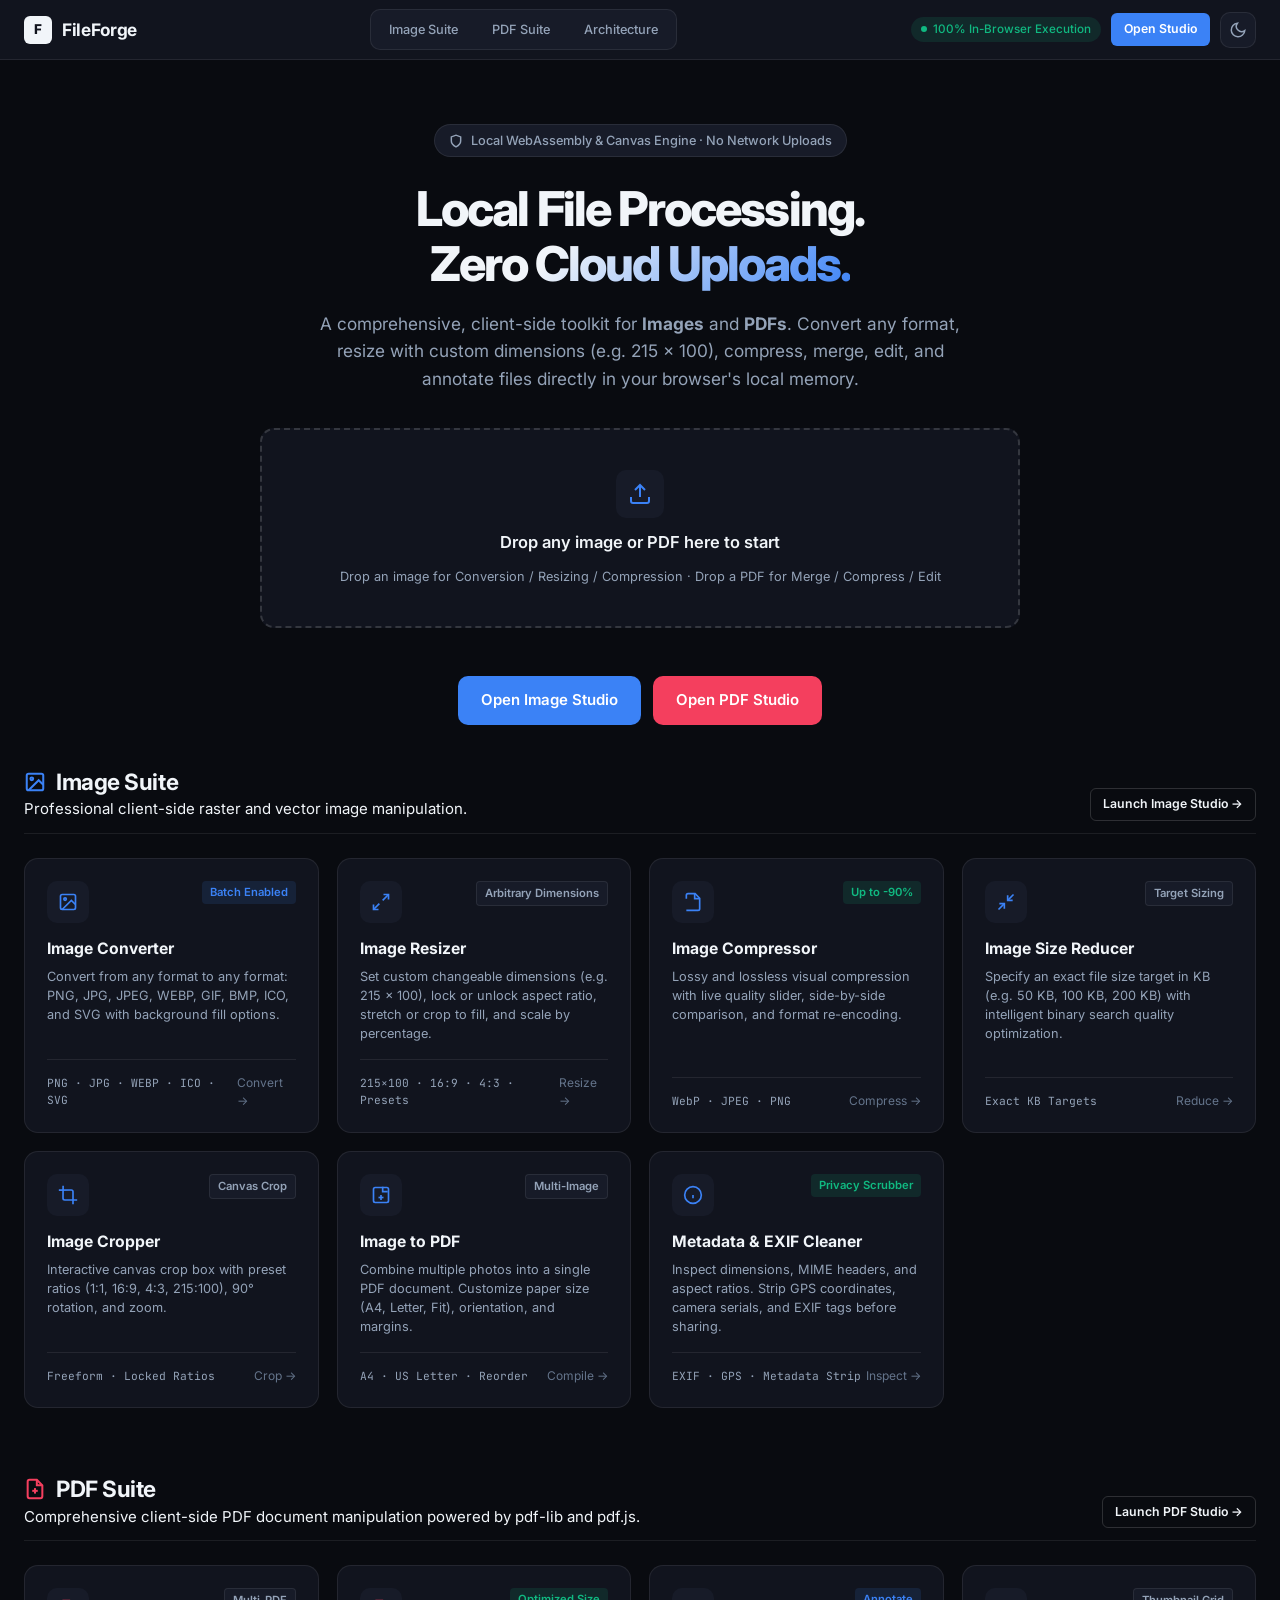
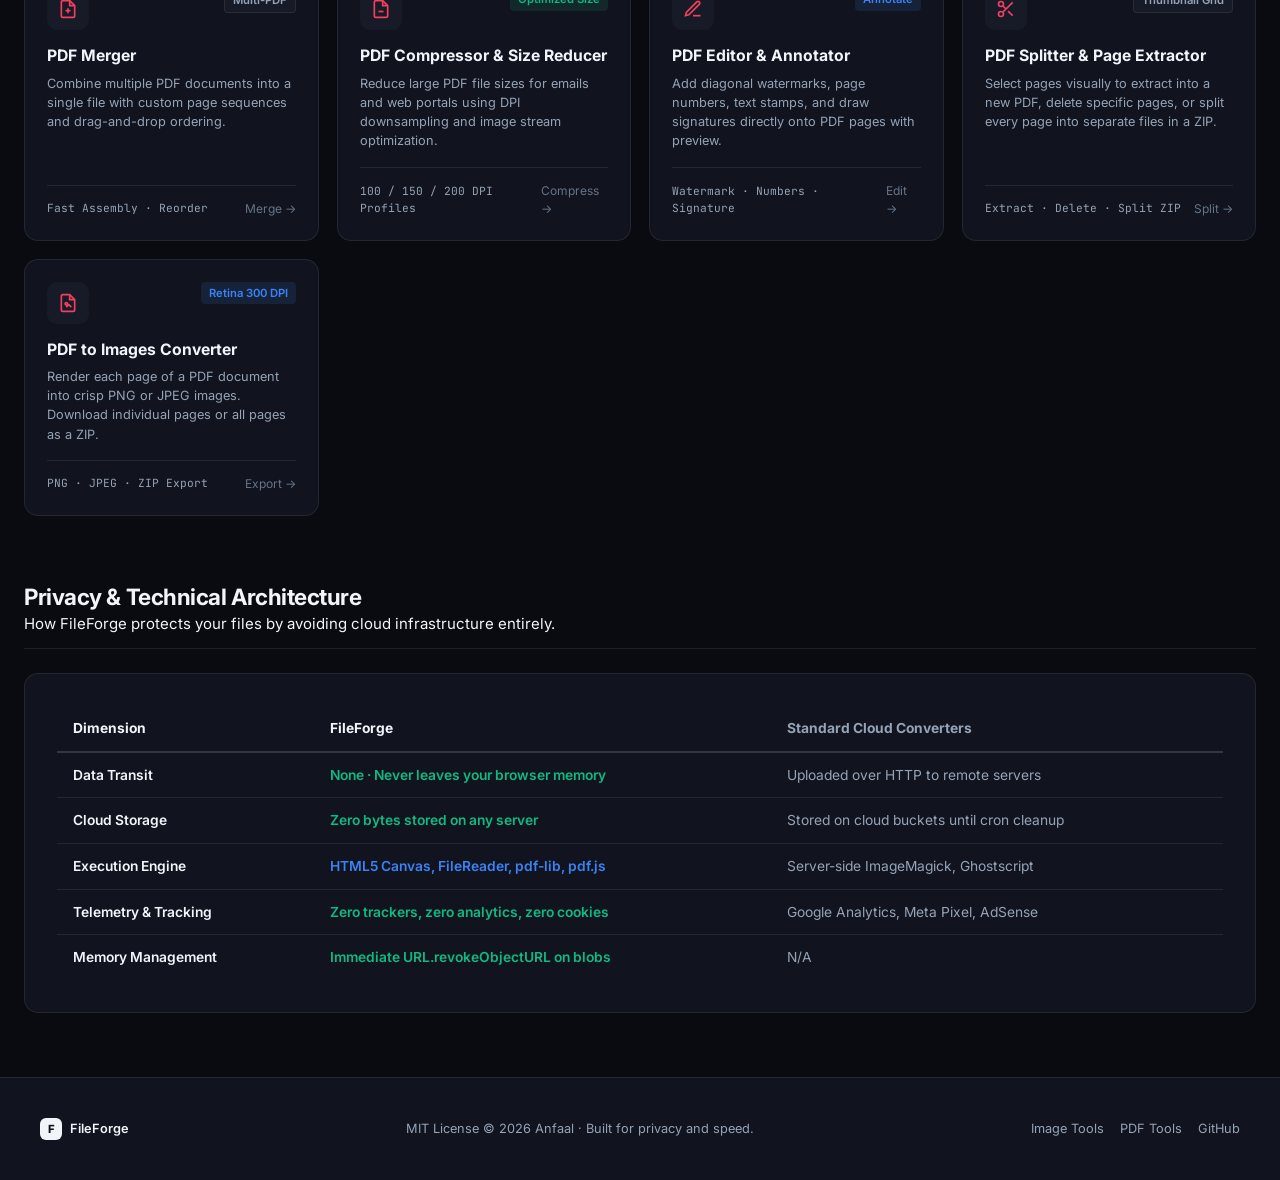
==== commit b5ad949b: "feat: complete UI overhaul and full Image & PDF tool suites - Overhaul UI to eliminate AI slop, floa" ====
--- a/index.html
+++ b/index.html
@@ -1,462 +1,449 @@
 <!DOCTYPE html>
-<html lang="en" data-theme="light">
+<html lang="en" data-theme="dark">
 
 <head>
     <meta charset="UTF-8">
     <meta name="viewport" content="width=device-width, initial-scale=1.0">
-    <title>FileForge — Private File Tools in Your Browser</title>
-    <meta name="description"
-        content="Convert, resize, compress and transform your files without uploading them. Privacy-first file processing directly in your browser.">
+    <title>FileForge — High-Performance Browser File & PDF Studio</title>
+    <meta name="description" content="Local, privacy-first Image and PDF processing directly in your browser. Convert any format, resize with custom dimensions (e.g. 215x100), compress, merge, edit, and annotate without uploading.">
     <link rel="preconnect" href="https://fonts.googleapis.com">
     <link rel="preconnect" href="https://fonts.gstatic.com" crossorigin>
-    <link href="https://fonts.googleapis.com/css2?family=Inter:wght@400;500;600;700;800;900&display=swap"
-        rel="stylesheet">
+    <link href="https://fonts.googleapis.com/css2?family=Inter:wght@400;500;600;700;800&family=JetBrains+Mono:wght@400;500;600&display=swap" rel="stylesheet">
     <link rel="stylesheet" href="css/style.css">
     <link rel="stylesheet" href="css/responsive.css">
-    <link rel="icon"
-        href="data:image/svg+xml,<svg xmlns='http://www.w3.org/2000/svg' viewBox='0 0 100 100'><text y='.9em' font-size='90'>⚡</text></svg>">
+    <link rel="icon" href="data:image/svg+xml,<svg xmlns='http://www.w3.org/2000/svg' viewBox='0 0 100 100'><rect width='100' height='100' rx='20' fill='%232563eb'/><path d='M30 70 L50 30 L70 70 Z' fill='white'/></svg>">
 </head>
 
 <body>
-    <!-- Navigation -->
+    <!-- Top Navigation -->
     <nav class="navbar" id="navbar">
         <div class="nav-container">
-            <a href="index.html" class="nav-logo">
-                <span class="logo-icon">⚡</span>
-                <span class="logo-text">FileForge</span>
-            </a>
-            <div class="nav-links">
-                <a href="#tools" class="nav-link">Tools</a>
-                <a href="#privacy" class="nav-link">Privacy</a>
-            </div>
+            <a href="index.html" class="nav-brand">
+                <span class="brand-icon">F</span>
+                <span>FileForge</span>
+            </a>
+
+            <div class="nav-tabs">
+                <a href="#image-suite" class="nav-tab-item">
+                    <span>Image Suite</span>
+                </a>
+                <a href="#pdf-suite" class="nav-tab-item">
+                    <span>PDF Suite</span>
+                </a>
+                <a href="#privacy" class="nav-tab-item">
+                    <span>Architecture</span>
+                </a>
+            </div>
+
             <div class="nav-actions">
-                <a href="tools.html" class="btn btn-primary btn-sm">
-                    <svg width="14" height="14" viewBox="0 0 24 24" fill="none" stroke="currentColor" stroke-width="2.5"
-                        stroke-linecap="round" stroke-linejoin="round">
-                        <rect x="3" y="3" width="7" height="7" />
-                        <rect x="14" y="3" width="7" height="7" />
-                        <rect x="14" y="14" width="7" height="7" />
-                        <rect x="3" y="14" width="7" height="7" />
-                    </svg>
-                    Open Tools
-                </a>
-                <button class="theme-toggle" id="themeToggle" aria-label="Toggle dark mode" title="Toggle theme">
-                    <svg class="icon-sun" width="18" height="18" viewBox="0 0 24 24" fill="none" stroke="currentColor"
-                        stroke-width="2" stroke-linecap="round" stroke-linejoin="round">
-                        <circle cx="12" cy="12" r="5" />
-                        <line x1="12" y1="1" x2="12" y2="3" />
-                        <line x1="12" y1="21" x2="12" y2="23" />
-                        <line x1="4.22" y1="4.22" x2="5.64" y2="5.64" />
-                        <line x1="18.36" y1="18.36" x2="19.78" y2="19.78" />
-                        <line x1="1" y1="12" x2="3" y2="12" />
-                        <line x1="21" y1="12" x2="23" y2="12" />
-                        <line x1="4.22" y1="19.78" x2="5.64" y2="18.36" />
-                        <line x1="18.36" y1="5.64" x2="19.78" y2="4.22" />
-                    </svg>
-                    <svg class="icon-moon" width="18" height="18" viewBox="0 0 24 24" fill="none" stroke="currentColor"
-                        stroke-width="2" stroke-linecap="round" stroke-linejoin="round">
-                        <path d="M21 12.79A9 9 0 1 1 11.21 3 7 7 0 0 0 21 12.79z" />
-                    </svg>
+                <div class="privacy-badge">
+                    <span class="privacy-dot"></span>
+                    <span>100% In-Browser Execution</span>
+                </div>
+                <a href="tools.html" class="btn btn-primary btn-sm">Open Studio</a>
+                <button class="theme-toggle" id="themeToggle" aria-label="Toggle theme">
+                    <svg class="icon-sun" width="18" height="18" viewBox="0 0 24 24" fill="none" stroke="currentColor" stroke-width="2"><circle cx="12" cy="12" r="5"/><line x1="12" y1="1" x2="12" y2="3"/><line x1="12" y1="21" x2="12" y2="23"/><line x1="4.22" y1="4.22" x2="5.64" y2="5.64"/><line x1="18.36" y1="18.36" x2="19.78" y2="19.78"/><line x1="1" y1="12" x2="3" y2="12"/><line x1="21" y1="12" x2="23" y2="12"/><line x1="4.22" y1="19.78" x2="5.64" y2="18.36"/><line x1="18.36" y1="5.64" x2="19.78" y2="4.22"/></svg>
+                    <svg class="icon-moon" width="18" height="18" viewBox="0 0 24 24" fill="none" stroke="currentColor" stroke-width="2"><path d="M21 12.79A9 9 0 1 1 11.21 3 7 7 0 0 0 21 12.79z"/></svg>
                 </button>
             </div>
         </div>
     </nav>
 
     <!-- Hero Section -->
-    <section class="hero" id="hero">
-        <canvas class="hero-bg-canvas" id="heroBgCanvas"></canvas>
-
-        <!-- Orb decorations -->
-        <div class="hero-orb hero-orb-1" aria-hidden="true"></div>
-        <div class="hero-orb hero-orb-2" aria-hidden="true"></div>
-        <div class="hero-orb hero-orb-3" aria-hidden="true"></div>
-
-        <div class="hero-container">
-            <div class="hero-badge">
-                <span class="badge-dot"></span>
-                100% Client-side · Zero uploads
-            </div>
-            <h1 class="hero-title">
-                Your Files.<br>
-                Your Browser.<br>
-                <span class="hero-highlight">Your Privacy.</span>
-            </h1>
-            <p class="hero-subtitle">
-                Convert, resize, compress and transform your files — entirely inside your browser.
-                <strong>Nothing ever leaves your device.</strong>
-            </p>
-            <div class="hero-actions">
-                <a href="tools.html" class="btn btn-primary btn-xl">
-                    <svg width="20" height="20" viewBox="0 0 24 24" fill="none" stroke="currentColor" stroke-width="2"
-                        stroke-linecap="round" stroke-linejoin="round">
-                        <rect x="3" y="3" width="7" height="7" />
-                        <rect x="14" y="3" width="7" height="7" />
-                        <rect x="14" y="14" width="7" height="7" />
-                        <rect x="3" y="14" width="7" height="7" />
-                    </svg>
-                    Explore All Tools
-                </a>
-                <a href="#privacy" class="btn btn-ghost-outline btn-xl">
-                    How it works
-                    <svg width="16" height="16" viewBox="0 0 24 24" fill="none" stroke="currentColor" stroke-width="2"
-                        stroke-linecap="round" stroke-linejoin="round">
-                        <line x1="5" y1="12" x2="19" y2="12" />
-                        <polyline points="12 5 19 12 12 19" />
-                    </svg>
-                </a>
-            </div>
-            <div class="hero-stats">
-                <div class="stat-item">
-                    <span class="stat-number">7</span>
-                    <span class="stat-label">Tools</span>
-                </div>
-                <div class="stat-divider"></div>
-                <div class="stat-item">
-                    <span class="stat-number">0</span>
-                    <span class="stat-label">Uploads</span>
-                </div>
-                <div class="stat-divider"></div>
-                <div class="stat-item">
-                    <span class="stat-number">100%</span>
-                    <span class="stat-label">Private</span>
-                </div>
-                <div class="stat-divider"></div>
-                <div class="stat-item">
-                    <span class="stat-number">Free</span>
-                    <span class="stat-label">Forever</span>
-                </div>
-            </div>
-        </div>
-
-        <!-- Scroll indicator -->
-        <div class="scroll-indicator" aria-hidden="true">
-            <div class="scroll-dot"></div>
+    <header class="hero-section">
+        <div class="hero-tag">
+            <svg width="14" height="14" viewBox="0 0 24 24" fill="none" stroke="currentColor" stroke-width="2.5"><path d="M12 22s8-4 8-10V5l-8-3-8 3v7c0 6 8 10 8 10z"/></svg>
+            <span>Local WebAssembly & Canvas Engine · No Network Uploads</span>
+        </div>
+
+        <h1 class="hero-title">
+            Local File Processing.<br>
+            <span class="hero-title-gradient">Zero Cloud Uploads.</span>
+        </h1>
+
+        <p class="hero-subtitle">
+            A comprehensive, client-side toolkit for <strong>Images</strong> and <strong>PDFs</strong>. Convert any format, resize with custom dimensions (e.g. 215 × 100), compress, merge, edit, and annotate files directly in your browser's local memory.
+        </p>
+
+        <!-- Quick Universal Dropzone -->
+        <div class="hero-quick-drop" id="quickDropZone" role="button" tabindex="0">
+            <input type="file" id="quickFileInput" class="hidden" multiple>
+            <div class="quick-drop-content">
+                <div class="quick-drop-icon">
+                    <svg width="24" height="24" viewBox="0 0 24 24" fill="none" stroke="currentColor" stroke-width="2"><path d="M21 15v4a2 2 0 0 1-2 2H5a2 2 0 0 1-2-2v-4"/><polyline points="17 8 12 3 7 8"/><line x1="12" y1="3" x2="12" y2="15"/></svg>
+                </div>
+                <div class="quick-drop-title">Drop any image or PDF here to start</div>
+                <div class="quick-drop-sub">Drop an image for Conversion / Resizing / Compression · Drop a PDF for Merge / Compress / Edit</div>
+            </div>
+        </div>
+
+        <div style="display: flex; gap: 12px; justify-content: center; flex-wrap: wrap;">
+            <a href="tools.html?tool=converter" class="btn btn-primary btn-lg">Open Image Studio</a>
+            <a href="tools.html?tool=pdfmerge" class="btn btn-pdf btn-lg">Open PDF Studio</a>
+        </div>
+    </header>
+
+    <!-- SECTION 1: IMAGE SUITE -->
+    <section class="studio-section" id="image-suite">
+        <div class="section-header-wrap">
+            <div>
+                <h2 class="section-heading">
+                    <svg width="22" height="22" viewBox="0 0 24 24" fill="none" stroke="currentColor" stroke-width="2.2" style="color: var(--accent-primary);"><rect x="3" y="3" width="18" height="18" rx="2"/><circle cx="8.5" cy="8.5" r="1.5"/><polyline points="21 15 16 10 5 21"/></svg>
+                    <span>Image Suite</span>
+                </h2>
+                <p class="text-muted text-sm">Professional client-side raster and vector image manipulation.</p>
+            </div>
+            <a href="tools.html?tool=converter" class="btn btn-outline btn-sm">Launch Image Studio →</a>
+        </div>
+
+        <div class="tools-grid">
+            <!-- Tool 1: Converter -->
+            <a href="tools.html?tool=converter" class="tool-card">
+                <div>
+                    <div class="tool-card-top">
+                        <div class="tool-card-icon">
+                            <svg width="20" height="20" viewBox="0 0 24 24" fill="none" stroke="currentColor" stroke-width="2"><rect x="3" y="3" width="18" height="18" rx="2"/><circle cx="8.5" cy="8.5" r="1.5"/><polyline points="21 15 16 10 5 21"/></svg>
+                        </div>
+                        <span class="badge badge-info">Batch Enabled</span>
+                    </div>
+                    <div class="tool-card-title">Image Converter</div>
+                    <div class="tool-card-desc">Convert from any format to any format: PNG, JPG, JPEG, WEBP, GIF, BMP, ICO, and SVG with background fill options.</div>
+                </div>
+                <div class="tool-card-footer">
+                    <span class="format-tags">PNG · JPG · WEBP · ICO · SVG</span>
+                    <span>Convert →</span>
+                </div>
+            </a>
+
+            <!-- Tool 2: Resizer -->
+            <a href="tools.html?tool=resizer" class="tool-card">
+                <div>
+                    <div class="tool-card-top">
+                        <div class="tool-card-icon">
+                            <svg width="20" height="20" viewBox="0 0 24 24" fill="none" stroke="currentColor" stroke-width="2"><polyline points="15 3 21 3 21 9"/><polyline points="9 21 3 21 3 15"/><line x1="21" y1="3" x2="14" y2="10"/><line x1="3" y1="21" x2="10" y2="14"/></svg>
+                        </div>
+                        <span class="badge badge-neutral">Arbitrary Dimensions</span>
+                    </div>
+                    <div class="tool-card-title">Image Resizer</div>
+                    <div class="tool-card-desc">Set custom changeable dimensions (e.g. 215 × 100), lock or unlock aspect ratio, stretch or crop to fill, and scale by percentage.</div>
+                </div>
+                <div class="tool-card-footer">
+                    <span class="format-tags">215×100 · 16:9 · 4:3 · Presets</span>
+                    <span>Resize →</span>
+                </div>
+            </a>
+
+            <!-- Tool 3: Compressor -->
+            <a href="tools.html?tool=compressor" class="tool-card">
+                <div>
+                    <div class="tool-card-top">
+                        <div class="tool-card-icon">
+                            <svg width="20" height="20" viewBox="0 0 24 24" fill="none" stroke="currentColor" stroke-width="2"><path d="M4 22h14a2 2 0 0 0 2-2V7.5L14.5 2H6a2 2 0 0 0-2 2v4"/><polyline points="14 2 14 8 20 8"/></svg>
+                        </div>
+                        <span class="badge badge-success">Up to -90%</span>
+                    </div>
+                    <div class="tool-card-title">Image Compressor</div>
+                    <div class="tool-card-desc">Lossy and lossless visual compression with live quality slider, side-by-side comparison, and format re-encoding.</div>
+                </div>
+                <div class="tool-card-footer">
+                    <span class="format-tags">WebP · JPEG · PNG</span>
+                    <span>Compress →</span>
+                </div>
+            </a>
+
+            <!-- Tool 4: Size Reducer -->
+            <a href="tools.html?tool=reducer" class="tool-card">
+                <div>
+                    <div class="tool-card-top">
+                        <div class="tool-card-icon">
+                            <svg width="20" height="20" viewBox="0 0 24 24" fill="none" stroke="currentColor" stroke-width="2"><polyline points="4 14 10 14 10 20"/><polyline points="20 10 14 10 14 4"/><line x1="14" y1="10" x2="21" y2="3"/><line x1="3" y1="21" x2="10" y2="14"/></svg>
+                        </div>
+                        <span class="badge badge-neutral">Target Sizing</span>
+                    </div>
+                    <div class="tool-card-title">Image Size Reducer</div>
+                    <div class="tool-card-desc">Specify an exact file size target in KB (e.g. 50 KB, 100 KB, 200 KB) with intelligent binary search quality optimization.</div>
+                </div>
+                <div class="tool-card-footer">
+                    <span class="format-tags">Exact KB Targets</span>
+                    <span>Reduce →</span>
+                </div>
+            </a>
+
+            <!-- Tool 5: Cropper -->
+            <a href="tools.html?tool=cropper" class="tool-card">
+                <div>
+                    <div class="tool-card-top">
+                        <div class="tool-card-icon">
+                            <svg width="20" height="20" viewBox="0 0 24 24" fill="none" stroke="currentColor" stroke-width="2"><path d="M6.13 1L6 16a2 2 0 0 0 2 2h15"/><path d="M1 6.13L16 6a2 2 0 0 1 2 2v15"/></svg>
+                        </div>
+                        <span class="badge badge-neutral">Canvas Crop</span>
+                    </div>
+                    <div class="tool-card-title">Image Cropper</div>
+                    <div class="tool-card-desc">Interactive canvas crop box with preset ratios (1:1, 16:9, 4:3, 215:100), 90° rotation, and zoom.</div>
+                </div>
+                <div class="tool-card-footer">
+                    <span class="format-tags">Freeform · Locked Ratios</span>
+                    <span>Crop →</span>
+                </div>
+            </a>
+
+            <!-- Tool 6: Image to PDF -->
+            <a href="tools.html?tool=imagepdf" class="tool-card">
+                <div>
+                    <div class="tool-card-top">
+                        <div class="tool-card-icon">
+                            <svg width="20" height="20" viewBox="0 0 24 24" fill="none" stroke="currentColor" stroke-width="2"><rect x="3" y="3" width="18" height="18" rx="2"/><polyline points="14 2 14 8 20 8"/><line x1="12" y1="18" x2="12" y2="12"/><line x1="9" y1="15" x2="15" y2="15"/></svg>
+                        </div>
+                        <span class="badge badge-neutral">Multi-Image</span>
+                    </div>
+                    <div class="tool-card-title">Image to PDF</div>
+                    <div class="tool-card-desc">Combine multiple photos into a single PDF document. Customize paper size (A4, Letter, Fit), orientation, and margins.</div>
+                </div>
+                <div class="tool-card-footer">
+                    <span class="format-tags">A4 · US Letter · Reorder</span>
+                    <span>Compile →</span>
+                </div>
+            </a>
+
+            <!-- Tool 7: EXIF Inspector -->
+            <a href="tools.html?tool=fileinfo" class="tool-card">
+                <div>
+                    <div class="tool-card-top">
+                        <div class="tool-card-icon">
+                            <svg width="20" height="20" viewBox="0 0 24 24" fill="none" stroke="currentColor" stroke-width="2"><circle cx="12" cy="12" r="10"/><line x1="12" y1="16" x2="12" y2="12"/><line x1="12" y1="8" x2="12.01" y2="8"/></svg>
+                        </div>
+                        <span class="badge badge-success">Privacy Scrubber</span>
+                    </div>
+                    <div class="tool-card-title">Metadata & EXIF Cleaner</div>
+                    <div class="tool-card-desc">Inspect dimensions, MIME headers, and aspect ratios. Strip GPS coordinates, camera serials, and EXIF tags before sharing.</div>
+                </div>
+                <div class="tool-card-footer">
+                    <span class="format-tags">EXIF · GPS · Metadata Strip</span>
+                    <span>Inspect →</span>
+                </div>
+            </a>
         </div>
     </section>
 
-    <!-- Tools Grid -->
-    <section class="tools-section" id="tools">
-        <div class="section-container">
-            <div class="section-header">
-                <span class="section-tag">⚡ Toolbox</span>
-                <h2 class="section-title">Everything you need,<br>right in your browser</h2>
-                <p class="section-desc">No uploads. No accounts. No waiting. Pick a tool and start in seconds.</p>
-            </div>
-            <div class="tools-grid">
-                <!-- Image Converter -->
-                <div class="tool-card" data-tool="converter">
-                    <div class="tool-card-icon tool-icon-blue">
-                        <svg width="26" height="26" viewBox="0 0 24 24" fill="none" stroke="currentColor"
-                            stroke-width="2" stroke-linecap="round" stroke-linejoin="round">
-                            <rect x="3" y="3" width="18" height="18" rx="2" ry="2" />
-                            <circle cx="8.5" cy="8.5" r="1.5" />
-                            <polyline points="21 15 16 10 5 21" />
-                        </svg>
-                    </div>
-                    <div class="tool-card-body">
-                        <h3 class="tool-card-title">Image Converter</h3>
-                        <p class="tool-card-desc">Convert between PNG, JPG, WEBP, GIF and BMP formats instantly. Choose
-                            output quality.</p>
-                    </div>
-                    <div class="tool-card-footer">
-                        <div class="tool-card-formats">
-                            <span class="format-tag">PNG</span>
-                            <span class="format-tag">JPG</span>
-                            <span class="format-tag">WEBP</span>
-                            <span class="format-tag">GIF</span>
-                            <span class="format-tag">BMP</span>
-                        </div>
-                        <a href="tools.html?tool=converter" class="btn btn-card">
-                            Open
-                            <svg width="14" height="14" viewBox="0 0 24 24" fill="none" stroke="currentColor"
-                                stroke-width="2.5" stroke-linecap="round" stroke-linejoin="round">
-                                <line x1="5" y1="12" x2="19" y2="12" />
-                                <polyline points="12 5 19 12 12 19" />
-                            </svg>
-                        </a>
-                    </div>
-                </div>
-
-                <!-- Image Resizer -->
-                <div class="tool-card" data-tool="resizer">
-                    <div class="tool-card-icon tool-icon-purple">
-                        <svg width="26" height="26" viewBox="0 0 24 24" fill="none" stroke="currentColor"
-                            stroke-width="2" stroke-linecap="round" stroke-linejoin="round">
-                            <polyline points="15 3 21 3 21 9" />
-                            <polyline points="9 21 3 21 3 15" />
-                            <line x1="21" y1="3" x2="14" y2="10" />
-                            <line x1="3" y1="21" x2="10" y2="14" />
-                        </svg>
-                    </div>
-                    <div class="tool-card-body">
-                        <h3 class="tool-card-title">Image Resizer</h3>
-                        <p class="tool-card-desc">Resize images with custom dimensions, aspect ratio lock and popular
-                            social media presets.</p>
-                    </div>
-                    <div class="tool-card-footer">
-                        <div class="tool-card-formats">
-                            <span class="format-tag">Custom Size</span>
-                            <span class="format-tag">Presets</span>
-                            <span class="format-tag">Aspect Lock</span>
-                        </div>
-                        <a href="tools.html?tool=resizer" class="btn btn-card">
-                            Open
-                            <svg width="14" height="14" viewBox="0 0 24 24" fill="none" stroke="currentColor"
-                                stroke-width="2.5" stroke-linecap="round" stroke-linejoin="round">
-                                <line x1="5" y1="12" x2="19" y2="12" />
-                                <polyline points="12 5 19 12 12 19" />
-                            </svg>
-                        </a>
-                    </div>
-                </div>
-
-                <!-- Image Compressor -->
-                <div class="tool-card" data-tool="compressor">
-                    <div class="tool-card-icon tool-icon-green">
-                        <svg width="26" height="26" viewBox="0 0 24 24" fill="none" stroke="currentColor"
-                            stroke-width="2" stroke-linecap="round" stroke-linejoin="round">
-                            <path d="M4 22h14a2 2 0 0 0 2-2V7.5L14.5 2H6a2 2 0 0 0-2 2v4" />
-                            <polyline points="14 2 14 8 20 8" />
-                            <path d="M2 15h10" />
-                            <path d="m5 12-3 3 3 3" />
-                        </svg>
-                    </div>
-                    <div class="tool-card-body">
-                        <h3 class="tool-card-title">Image Compressor</h3>
-                        <p class="tool-card-desc">Reduce image file size while maintaining quality. Compare before and
-                            after side-by-side.</p>
-                    </div>
-                    <div class="tool-card-footer">
-                        <div class="tool-card-formats">
-                            <span class="format-tag">Quality Slider</span>
-                            <span class="format-tag">Side-by-side</span>
-                        </div>
-                        <a href="tools.html?tool=compressor" class="btn btn-card">
-                            Open
-                            <svg width="14" height="14" viewBox="0 0 24 24" fill="none" stroke="currentColor"
-                                stroke-width="2.5" stroke-linecap="round" stroke-linejoin="round">
-                                <line x1="5" y1="12" x2="19" y2="12" />
-                                <polyline points="12 5 19 12 12 19" />
-                            </svg>
-                        </a>
-                    </div>
-                </div>
-
-                <!-- Image to PDF -->
-                <div class="tool-card" data-tool="pdf">
-                    <div class="tool-card-icon tool-icon-red">
-                        <svg width="26" height="26" viewBox="0 0 24 24" fill="none" stroke="currentColor"
-                            stroke-width="2" stroke-linecap="round" stroke-linejoin="round">
-                            <path d="M14 2H6a2 2 0 0 0-2 2v16a2 2 0 0 0 2 2h12a2 2 0 0 0 2-2V8z" />
-                            <polyline points="14 2 14 8 20 8" />
-                            <line x1="16" y1="13" x2="8" y2="13" />
-                            <line x1="16" y1="17" x2="8" y2="17" />
-                        </svg>
-                    </div>
-                    <div class="tool-card-body">
-                        <h3 class="tool-card-title">Image to PDF</h3>
-                        <p class="tool-card-desc">Combine multiple images into a single downloadable PDF. Choose
-                            portrait or landscape.</p>
-                    </div>
-                    <div class="tool-card-footer">
-                        <div class="tool-card-formats">
-                            <span class="format-tag">Multi-image</span>
-                            <span class="format-tag">Orientation</span>
-                        </div>
-                        <a href="tools.html?tool=pdf" class="btn btn-card">
-                            Open
-                            <svg width="14" height="14" viewBox="0 0 24 24" fill="none" stroke="currentColor"
-                                stroke-width="2.5" stroke-linecap="round" stroke-linejoin="round">
-                                <line x1="5" y1="12" x2="19" y2="12" />
-                                <polyline points="12 5 19 12 12 19" />
-                            </svg>
-                        </a>
-                    </div>
-                </div>
-
-                <!-- Image Cropper -->
-                <div class="tool-card" data-tool="cropper">
-                    <div class="tool-card-icon tool-icon-orange">
-                        <svg width="26" height="26" viewBox="0 0 24 24" fill="none" stroke="currentColor"
-                            stroke-width="2" stroke-linecap="round" stroke-linejoin="round">
-                            <path d="M6.13 1L6 16a2 2 0 0 0 2 2h15" />
-                            <path d="M1 6.13L16 6a2 2 0 0 1 2 2v15" />
-                        </svg>
-                    </div>
-                    <div class="tool-card-body">
-                        <h3 class="tool-card-title">Image Cropper</h3>
-                        <p class="tool-card-desc">Crop with free or fixed aspect ratios. Rotate, zoom and fine-tune your
-                            composition.</p>
-                    </div>
-                    <div class="tool-card-footer">
-                        <div class="tool-card-formats">
-                            <span class="format-tag">Aspect Ratios</span>
-                            <span class="format-tag">Rotate</span>
-                            <span class="format-tag">Zoom</span>
-                        </div>
-                        <a href="tools.html?tool=cropper" class="btn btn-card">
-                            Open
-                            <svg width="14" height="14" viewBox="0 0 24 24" fill="none" stroke="currentColor"
-                                stroke-width="2.5" stroke-linecap="round" stroke-linejoin="round">
-                                <line x1="5" y1="12" x2="19" y2="12" />
-                                <polyline points="12 5 19 12 12 19" />
-                            </svg>
-                        </a>
-                    </div>
-                </div>
-
-                <!-- File Size Reducer -->
-                <div class="tool-card" data-tool="reducer">
-                    <div class="tool-card-icon tool-icon-teal">
-                        <svg width="26" height="26" viewBox="0 0 24 24" fill="none" stroke="currentColor"
-                            stroke-width="2" stroke-linecap="round" stroke-linejoin="round">
-                            <polyline points="4 14 10 14 10 20" />
-                            <polyline points="20 10 14 10 14 4" />
-                            <line x1="14" y1="10" x2="21" y2="3" />
-                            <line x1="3" y1="21" x2="10" y2="14" />
-                        </svg>
-                    </div>
-                    <div class="tool-card-body">
-                        <h3 class="tool-card-title">File Size Reducer</h3>
-                        <p class="tool-card-desc">Reduce file sizes with compression controls. See estimated savings
-                            before you download.</p>
-                    </div>
-                    <div class="tool-card-footer">
-                        <div class="tool-card-formats">
-                            <span class="format-tag">PNG · JPG · WEBP</span>
-                            <span class="format-tag">Live Estimate</span>
-                        </div>
-                        <a href="tools.html?tool=reducer" class="btn btn-card">
-                            Open
-                            <svg width="14" height="14" viewBox="0 0 24 24" fill="none" stroke="currentColor"
-                                stroke-width="2.5" stroke-linecap="round" stroke-linejoin="round">
-                                <line x1="5" y1="12" x2="19" y2="12" />
-                                <polyline points="12 5 19 12 12 19" />
-                            </svg>
-                        </a>
-                    </div>
-                </div>
-
-                <!-- File Information -->
-                <div class="tool-card" data-tool="fileinfo">
-                    <div class="tool-card-icon tool-icon-slate">
-                        <svg width="26" height="26" viewBox="0 0 24 24" fill="none" stroke="currentColor"
-                            stroke-width="2" stroke-linecap="round" stroke-linejoin="round">
-                            <circle cx="12" cy="12" r="10" />
-                            <line x1="12" y1="16" x2="12" y2="12" />
-                            <line x1="12" y1="8" x2="12.01" y2="8" />
-                        </svg>
-                    </div>
-                    <div class="tool-card-body">
-                        <h3 class="tool-card-title">File Information</h3>
-                        <p class="tool-card-desc">Inspect any file. Get name, MIME type, size, dimensions, and last
-                            modified date instantly.</p>
-                    </div>
-                    <div class="tool-card-footer">
-                        <div class="tool-card-formats">
-                            <span class="format-tag">Any File</span>
-                            <span class="format-tag">Metadata</span>
-                            <span class="format-tag">Copy Info</span>
-                        </div>
-                        <a href="tools.html?tool=fileinfo" class="btn btn-card">
-                            Open
-                            <svg width="14" height="14" viewBox="0 0 24 24" fill="none" stroke="currentColor"
-                                stroke-width="2.5" stroke-linecap="round" stroke-linejoin="round">
-                                <line x1="5" y1="12" x2="19" y2="12" />
-                                <polyline points="12 5 19 12 12 19" />
-                            </svg>
-                        </a>
-                    </div>
-                </div>
-            </div>
+    <!-- SECTION 2: PDF SUITE -->
+    <section class="studio-section" id="pdf-suite">
+        <div class="section-header-wrap">
+            <div>
+                <h2 class="section-heading">
+                    <svg width="22" height="22" viewBox="0 0 24 24" fill="none" stroke="currentColor" stroke-width="2.2" style="color: var(--accent-pdf);"><path d="M14 2H6a2 2 0 0 0-2 2v16a2 2 0 0 0 2 2h12a2 2 0 0 0 2-2V8z"/><polyline points="14 2 14 8 20 8"/><line x1="12" y1="11" x2="12" y2="17"/><line x1="9" y1="14" x2="15" y2="14"/></svg>
+                    <span>PDF Suite</span>
+                </h2>
+                <p class="text-muted text-sm">Comprehensive client-side PDF document manipulation powered by pdf-lib and pdf.js.</p>
+            </div>
+            <a href="tools.html?tool=pdfmerge" class="btn btn-outline btn-sm">Launch PDF Studio →</a>
+        </div>
+
+        <div class="tools-grid">
+            <!-- Tool 1: PDF Merger -->
+            <a href="tools.html?tool=pdfmerge" class="tool-card">
+                <div>
+                    <div class="tool-card-top">
+                        <div class="tool-card-icon pdf-icon">
+                            <svg width="20" height="20" viewBox="0 0 24 24" fill="none" stroke="currentColor" stroke-width="2"><path d="M14 2H6a2 2 0 0 0-2 2v16a2 2 0 0 0 2 2h12a2 2 0 0 0 2-2V8z"/><polyline points="14 2 14 8 20 8"/><line x1="12" y1="11" x2="12" y2="17"/><line x1="9" y1="14" x2="15" y2="14"/></svg>
+                        </div>
+                        <span class="badge badge-neutral">Multi-PDF</span>
+                    </div>
+                    <div class="tool-card-title">PDF Merger</div>
+                    <div class="tool-card-desc">Combine multiple PDF documents into a single file with custom page sequences and drag-and-drop ordering.</div>
+                </div>
+                <div class="tool-card-footer">
+                    <span class="format-tags">Fast Assembly · Reorder</span>
+                    <span>Merge →</span>
+                </div>
+            </a>
+
+            <!-- Tool 2: PDF Compressor -->
+            <a href="tools.html?tool=pdfcompress" class="tool-card">
+                <div>
+                    <div class="tool-card-top">
+                        <div class="tool-card-icon pdf-icon">
+                            <svg width="20" height="20" viewBox="0 0 24 24" fill="none" stroke="currentColor" stroke-width="2"><path d="M14 2H6a2 2 0 0 0-2 2v16a2 2 0 0 0 2 2h12a2 2 0 0 0 2-2V8z"/><polyline points="14 2 14 8 20 8"/><line x1="9" y1="15" x2="15" y2="15"/></svg>
+                        </div>
+                        <span class="badge badge-success">Optimized Size</span>
+                    </div>
+                    <div class="tool-card-title">PDF Compressor & Size Reducer</div>
+                    <div class="tool-card-desc">Reduce large PDF file sizes for emails and web portals using DPI downsampling and image stream optimization.</div>
+                </div>
+                <div class="tool-card-footer">
+                    <span class="format-tags">100 / 150 / 200 DPI Profiles</span>
+                    <span>Compress →</span>
+                </div>
+            </a>
+
+            <!-- Tool 3: PDF Editor -->
+            <a href="tools.html?tool=pdfedit" class="tool-card">
+                <div>
+                    <div class="tool-card-top">
+                        <div class="tool-card-icon pdf-icon">
+                            <svg width="20" height="20" viewBox="0 0 24 24" fill="none" stroke="currentColor" stroke-width="2"><path d="M12 20h9"/><path d="M16.5 3.5a2.121 2.121 0 0 1 3 3L7 19l-4 1 1-4L16.5 3.5z"/></svg>
+                        </div>
+                        <span class="badge badge-info">Annotate</span>
+                    </div>
+                    <div class="tool-card-title">PDF Editor & Annotator</div>
+                    <div class="tool-card-desc">Add diagonal watermarks, page numbers, text stamps, and draw signatures directly onto PDF pages with preview.</div>
+                </div>
+                <div class="tool-card-footer">
+                    <span class="format-tags">Watermark · Numbers · Signature</span>
+                    <span>Edit →</span>
+                </div>
+            </a>
+
+            <!-- Tool 4: PDF Splitter -->
+            <a href="tools.html?tool=pdfsplit" class="tool-card">
+                <div>
+                    <div class="tool-card-top">
+                        <div class="tool-card-icon pdf-icon">
+                            <svg width="20" height="20" viewBox="0 0 24 24" fill="none" stroke="currentColor" stroke-width="2"><circle cx="6" cy="6" r="3"/><circle cx="6" cy="18" r="3"/><line x1="20" y1="4" x2="8.12" y2="15.88"/><line x1="14.47" y1="14.48" x2="20" y2="20"/><line x1="8.12" y1="8.12" x2="12" y2="12"/></svg>
+                        </div>
+                        <span class="badge badge-neutral">Thumbnail Grid</span>
+                    </div>
+                    <div class="tool-card-title">PDF Splitter & Page Extractor</div>
+                    <div class="tool-card-desc">Select pages visually to extract into a new PDF, delete specific pages, or split every page into separate files in a ZIP.</div>
+                </div>
+                <div class="tool-card-footer">
+                    <span class="format-tags">Extract · Delete · Split ZIP</span>
+                    <span>Split →</span>
+                </div>
+            </a>
+
+            <!-- Tool 5: PDF to Images -->
+            <a href="tools.html?tool=pdftoimg" class="tool-card">
+                <div>
+                    <div class="tool-card-top">
+                        <div class="tool-card-icon pdf-icon">
+                            <svg width="20" height="20" viewBox="0 0 24 24" fill="none" stroke="currentColor" stroke-width="2"><path d="M14 2H6a2 2 0 0 0-2 2v16a2 2 0 0 0 2 2h12a2 2 0 0 0 2-2V8z"/><polyline points="14 2 14 8 20 8"/><circle cx="10" cy="13" r="1.5"/><polyline points="16 17 13 14 10 17"/></svg>
+                        </div>
+                        <span class="badge badge-info">Retina 300 DPI</span>
+                    </div>
+                    <div class="tool-card-title">PDF to Images Converter</div>
+                    <div class="tool-card-desc">Render each page of a PDF document into crisp PNG or JPEG images. Download individual pages or all pages as a ZIP.</div>
+                </div>
+                <div class="tool-card-footer">
+                    <span class="format-tags">PNG · JPEG · ZIP Export</span>
+                    <span>Export →</span>
+                </div>
+            </a>
         </div>
     </section>
 
-    <!-- Privacy Section -->
-    <section class="privacy-section" id="privacy">
-        <div class="section-container">
-            <div class="privacy-card">
-                <div class="privacy-icon">
-                    <svg width="36" height="36" viewBox="0 0 24 24" fill="none" stroke="currentColor" stroke-width="2"
-                        stroke-linecap="round" stroke-linejoin="round">
-                        <path d="M12 22s8-4 8-10V5l-8-3-8 3v7c0 6 8 10 8 10z" />
-                    </svg>
-                </div>
-                <div class="privacy-content">
-                    <div class="privacy-badge">
-                        <span class="badge-dot"></span>
-                        100% Client-side processing
-                    </div>
-                    <h2 class="privacy-title">Your files stay on your device.</h2>
-                    <p class="privacy-desc">
-                        FileForge uses modern browser APIs to process files directly on your machine.
-                        Your files are never sent to any server — complete privacy, guaranteed.
-                    </p>
-                    <div class="privacy-features">
-                        <div class="privacy-feature">
-                            <svg width="18" height="18" viewBox="0 0 24 24" fill="none" stroke="currentColor"
-                                stroke-width="2.5" stroke-linecap="round" stroke-linejoin="round">
-                                <polyline points="20 6 9 17 4 12" />
-                            </svg>
-                            <span>No server uploads, ever</span>
-                        </div>
-                        <div class="privacy-feature">
-                            <svg width="18" height="18" viewBox="0 0 24 24" fill="none" stroke="currentColor"
-                                stroke-width="2.5" stroke-linecap="round" stroke-linejoin="round">
-                                <polyline points="20 6 9 17 4 12" />
-                            </svg>
-                            <span>No tracking or analytics</span>
-                        </div>
-                        <div class="privacy-feature">
-                            <svg width="18" height="18" viewBox="0 0 24 24" fill="none" stroke="currentColor"
-                                stroke-width="2.5" stroke-linecap="round" stroke-linejoin="round">
-                                <polyline points="20 6 9 17 4 12" />
-                            </svg>
-                            <span>No account required</span>
-                        </div>
-                        <div class="privacy-feature">
-                            <svg width="18" height="18" viewBox="0 0 24 24" fill="none" stroke="currentColor"
-                                stroke-width="2.5" stroke-linecap="round" stroke-linejoin="round">
-                                <polyline points="20 6 9 17 4 12" />
-                            </svg>
-                            <span>Works offline too</span>
-                        </div>
-                    </div>
-                </div>
-            </div>
+    <!-- SECTION 3: PRIVACY & ARCHITECTURE -->
+    <section class="studio-section" id="privacy">
+        <div class="section-header-wrap">
+            <div>
+                <h2 class="section-heading">Privacy & Technical Architecture</h2>
+                <p class="text-muted text-sm">How FileForge protects your files by avoiding cloud infrastructure entirely.</p>
+            </div>
+        </div>
+
+        <div style="background: var(--bg-surface); border: 1px solid var(--border-subtle); border-radius: var(--radius-lg); padding: 32px; overflow-x: auto;">
+            <table style="width: 100%; border-collapse: collapse; font-size: 0.92rem;">
+                <thead>
+                    <tr style="border-bottom: 2px solid var(--border-strong); text-align: left;">
+                        <th style="padding: 12px 16px;">Dimension</th>
+                        <th style="padding: 12px 16px;">FileForge</th>
+                        <th style="padding: 12px 16px; color: var(--text-muted);">Standard Cloud Converters</th>
+                    </tr>
+                </thead>
+                <tbody>
+                    <tr style="border-bottom: 1px solid var(--border-subtle);">
+                        <td style="padding: 12px 16px; font-weight: 600;">Data Transit</td>
+                        <td style="padding: 12px 16px; color: var(--success); font-weight: 600;">None · Never leaves your browser memory</td>
+                        <td style="padding: 12px 16px; color: var(--text-muted);">Uploaded over HTTP to remote servers</td>
+                    </tr>
+                    <tr style="border-bottom: 1px solid var(--border-subtle);">
+                        <td style="padding: 12px 16px; font-weight: 600;">Cloud Storage</td>
+                        <td style="padding: 12px 16px; color: var(--success); font-weight: 600;">Zero bytes stored on any server</td>
+                        <td style="padding: 12px 16px; color: var(--text-muted);">Stored on cloud buckets until cron cleanup</td>
+                    </tr>
+                    <tr style="border-bottom: 1px solid var(--border-subtle);">
+                        <td style="padding: 12px 16px; font-weight: 600;">Execution Engine</td>
+                        <td style="padding: 12px 16px; color: var(--accent-primary); font-weight: 600;">HTML5 Canvas, FileReader, pdf-lib, pdf.js</td>
+                        <td style="padding: 12px 16px; color: var(--text-muted);">Server-side ImageMagick, Ghostscript</td>
+                    </tr>
+                    <tr style="border-bottom: 1px solid var(--border-subtle);">
+                        <td style="padding: 12px 16px; font-weight: 600;">Telemetry & Tracking</td>
+                        <td style="padding: 12px 16px; color: var(--success); font-weight: 600;">Zero trackers, zero analytics, zero cookies</td>
+                        <td style="padding: 12px 16px; color: var(--text-muted);">Google Analytics, Meta Pixel, AdSense</td>
+                    </tr>
+                    <tr>
+                        <td style="padding: 12px 16px; font-weight: 600;">Memory Management</td>
+                        <td style="padding: 12px 16px; color: var(--success); font-weight: 600;">Immediate URL.revokeObjectURL on blobs</td>
+                        <td style="padding: 12px 16px; color: var(--text-muted);">N/A</td>
+                    </tr>
+                </tbody>
+            </table>
         </div>
     </section>
 
     <!-- Footer -->
-    <footer class="footer">
-        <div class="footer-container">
-            <div class="footer-content">
-                <div class="footer-brand">
-                    <a href="index.html" class="nav-logo">
-                        <span class="logo-icon">⚡</span>
-                        <span class="logo-text">FileForge</span>
-                    </a>
-                    <p class="footer-tagline">Simple tools. Private processing.</p>
-                </div>
-                <div class="footer-links">
-                    <a href="tools.html">All Tools</a>
-                    <a href="#privacy">Privacy</a>
-                    <a href="#tools">Features</a>
-                </div>
-            </div>
-            <div class="footer-bottom">
-                <p>Made for the web. Built around privacy.</p>
-                <p class="footer-copy">FileForge — Simple tools. Private processing.</p>
+    <footer style="border-top: 1px solid var(--border-subtle); padding: 40px 24px; background: var(--bg-surface); text-align: center; font-size: 0.85rem; color: var(--text-muted);">
+        <div style="max-width: 1200px; margin: 0 auto; display: flex; justify-content: space-between; align-items: center; flex-wrap: wrap; gap: 16px;">
+            <div style="display: flex; align-items: center; gap: 8px; font-weight: 600; color: var(--text-main);">
+                <span class="brand-icon" style="width: 22px; height: 22px; font-size: 0.75rem;">F</span>
+                <span>FileForge</span>
+            </div>
+            <div>MIT License © 2026 Anfaal · Built for privacy and speed.</div>
+            <div style="display: flex; gap: 16px;">
+                <a href="tools.html?tool=converter">Image Tools</a>
+                <a href="tools.html?tool=pdfmerge">PDF Tools</a>
+                <a href="https://github.com/anfaalresearch/FileForge" target="_blank" rel="noopener">GitHub</a>
             </div>
         </div>
     </footer>
 
-    <!-- Toast Container -->
-    <div class="toast-container" id="toastContainer"></div>
-
-    <script src="js/utils.js"></script>
-    <script src="js/app.js"></script>
-    <script src="js/scene.js"></script>
+    <script>
+        // Landing page quick dropzone routing
+        const dropZone = document.getElementById('quickDropZone');
+        const fileInput = document.getElementById('quickFileInput');
+        const html = document.documentElement;
+        const themeToggle = document.getElementById('themeToggle');
+
+        // Theme toggle
+        function initTheme() {
+            const saved = localStorage.getItem('ff-theme') || 'dark';
+            html.setAttribute('data-theme', saved);
+        }
+        if (themeToggle) {
+            themeToggle.addEventListener('click', () => {
+                const next = html.getAttribute('data-theme') === 'dark' ? 'light' : 'dark';
+                html.setAttribute('data-theme', next);
+                localStorage.setItem('ff-theme', next);
+            });
+        }
+        initTheme();
+
+        // Dropzone interactions
+        if (dropZone && fileInput) {
+            dropZone.addEventListener('click', () => fileInput.click());
+            dropZone.addEventListener('dragover', (e) => {
+                e.preventDefault();
+                dropZone.classList.add('drag-over');
+            });
+            dropZone.addEventListener('dragleave', () => dropZone.classList.remove('drag-over'));
+            dropZone.addEventListener('drop', (e) => {
+                e.preventDefault();
+                dropZone.classList.remove('drag-over');
+                const files = e.dataTransfer.files;
+                if (files && files.length > 0) routeFile(files[0]);
+            });
+            fileInput.addEventListener('change', (e) => {
+                if (e.target.files && e.target.files.length > 0) routeFile(e.target.files[0]);
+            });
+        }
+
+        function routeFile(file) {
+            if (file.type === 'application/pdf' || file.name.toLowerCase().endsWith('.pdf')) {
+                window.location.href = 'tools.html?tool=pdfmerge';
+            } else {
+                window.location.href = 'tools.html?tool=converter';
+            }
+        }
+    </script>
 </body>
 
-</html>+</html>
--- a/css/style.css
+++ b/css/style.css
@@ -1,1459 +1,1189 @@
-/* ============================================
-   FileForge — Premium Design System v2
-   ============================================ */
-
-/* ---------- Google Font Import ---------- */
-@import url('https://fonts.googleapis.com/css2?family=Inter:wght@400;500;600;700;800;900&display=swap');
-
-/* ---------- Custom Properties — Light ---------- */
+/* ==========================================================================
+   FileForge — Professional Utility Design System
+   High-precision, craft-oriented, zero-slop interface.
+   ========================================================================== */
+
+@import url('https://fonts.googleapis.com/css2?family=Inter:wght@400;500;600;700;800&family=JetBrains+Mono:wght@400;500;600&display=swap');
+
+/* ---------- Tokens: Light Mode ---------- */
 :root {
-  --bg-primary:    #f0f0f5;
-  --bg-secondary:  #e8e8f0;
-  --bg-tertiary:   #dcdce8;
-  --bg-elevated:   rgba(255,255,255,0.85);
-  --bg-overlay:    rgba(0,0,0,0.4);
-
-  --text-primary:   #0a0b14;
-  --text-secondary: #4a5068;
-  --text-tertiary:  #8890a8;
-  --text-inverse:   #ffffff;
-
-  --border-default: rgba(0,0,0,0.09);
-  --border-subtle:  rgba(0,0,0,0.05);
-  --border-strong:  rgba(0,0,0,0.15);
-
-  --accent-primary:       #5b5ef4;
-  --accent-primary-hover: #4344d4;
-  --accent-primary-light: rgba(91,94,244,0.10);
-  --accent-primary-bg:    rgba(91,94,244,0.12);
-  --accent-secondary:     #06b6d4;
-  --accent-glow:          rgba(91,94,244,0.22);
-
-  --success:       #10b981;
-  --success-light: rgba(16,185,129,0.10);
-  --warning:       #f59e0b;
-  --warning-light: rgba(245,158,11,0.10);
-  --error:         #ef4444;
-  --error-light:   rgba(239,68,68,0.10);
-
-  --glass-bg:     rgba(255,255,255,0.68);
-  --glass-border: rgba(255,255,255,0.75);
-  --glass-shadow: 0 8px 32px rgba(0,0,0,0.08);
-
-  --shadow-sm:   0 1px 4px rgba(0,0,0,0.06);
-  --shadow-md:   0 4px 16px rgba(0,0,0,0.08);
-  --shadow-lg:   0 12px 40px rgba(0,0,0,0.10);
-  --shadow-xl:   0 24px 64px rgba(0,0,0,0.12);
-  --shadow-glow: 0 0 32px var(--accent-glow);
-
-  --radius-sm:   8px;
-  --radius-md:   12px;
-  --radius-lg:   18px;
-  --radius-xl:   24px;
-  --radius-2xl:  32px;
+  --font-sans: 'Inter', -apple-system, BlinkMacSystemFont, 'Segoe UI', Roboto, sans-serif;
+  --font-mono: 'JetBrains Mono', ui-monospace, Menlo, Consolas, monospace;
+
+  --bg-app: #f8fafc;
+  --bg-surface: #ffffff;
+  --bg-surface-elevated: #f1f5f9;
+  --bg-subtle: #e2e8f0;
+  --bg-overlay: rgba(15, 23, 42, 0.4);
+
+  --text-main: #0f172a;
+  --text-muted: #64748b;
+  --text-dim: #94a3b8;
+  --text-inverse: #ffffff;
+
+  --border-subtle: rgba(15, 23, 42, 0.08);
+  --border-strong: rgba(15, 23, 42, 0.16);
+  --border-focus: #2563eb;
+
+  --accent-primary: #2563eb;
+  --accent-primary-hover: #1d4ed8;
+  --accent-primary-subtle: rgba(37, 99, 235, 0.08);
+
+  --accent-pdf: #e11d48;
+  --accent-pdf-hover: #be123c;
+  --accent-pdf-subtle: rgba(225, 29, 72, 0.08);
+
+  --success: #059669;
+  --success-subtle: rgba(5, 150, 105, 0.1);
+  --warning: #d97706;
+  --warning-subtle: rgba(217, 119, 6, 0.1);
+  --error: #dc2626;
+  --error-subtle: rgba(220, 38, 38, 0.1);
+
+  --shadow-sm: 0 1px 2px 0 rgba(0, 0, 0, 0.05);
+  --shadow-md: 0 4px 6px -1px rgba(0, 0, 0, 0.08), 0 2px 4px -2px rgba(0, 0, 0, 0.04);
+  --shadow-lg: 0 10px 15px -3px rgba(0, 0, 0, 0.08), 0 4px 6px -4px rgba(0, 0, 0, 0.04);
+
+  --radius-xs: 4px;
+  --radius-sm: 6px;
+  --radius-md: 10px;
+  --radius-lg: 14px;
   --radius-full: 9999px;
 
-  --sidebar-width:  260px;
-  --navbar-height:  62px;
-  --font-sans:      'Inter', -apple-system, BlinkMacSystemFont, 'Segoe UI', Roboto, sans-serif;
-  --font-display:   'Inter', -apple-system, BlinkMacSystemFont, 'Segoe UI', Roboto, sans-serif;
-  --font-mono:      'JetBrains Mono', 'SF Mono', 'Fira Code', ui-monospace, monospace;
-
-  --transition-fast:   160ms cubic-bezier(.4,0,.2,1);
-  --transition-normal: 300ms cubic-bezier(.4,0,.2,1);
-  --transition-slow:   500ms cubic-bezier(.4,0,.2,1);
-}
-
-/* ---------- Custom Properties — Dark ---------- */
+  --sidebar-w: 280px;
+  --header-h: 60px;
+}
+
+/* ---------- Tokens: Dark Mode ---------- */
 [data-theme="dark"] {
-  --bg-primary:   #060810;
-  --bg-secondary: #0c0e18;
-  --bg-tertiary:  #141726;
-  --bg-elevated:  rgba(12,14,24,0.82);
-  --bg-overlay:   rgba(0,0,0,0.65);
-
-  --text-primary:   #e8eaf4;
-  --text-secondary: #8890a8;
-  --text-tertiary:  #50566e;
-  --text-inverse:   #060810;
-
-  --border-default: rgba(255,255,255,0.07);
-  --border-subtle:  rgba(255,255,255,0.04);
-  --border-strong:  rgba(255,255,255,0.12);
-
-  --accent-primary:       #818cf8;
-  --accent-primary-hover: #a5b4fc;
-  --accent-primary-light: rgba(129,140,248,0.12);
-  --accent-primary-bg:    rgba(129,140,248,0.14);
-  --accent-secondary:     #22d3ee;
-  --accent-glow:          rgba(129,140,248,0.28);
-
-  --success:       #34d399;
-  --success-light: rgba(52,211,153,0.12);
-  --warning:       #fbbf24;
-  --warning-light: rgba(251,191,36,0.12);
-  --error:         #f87171;
-  --error-light:   rgba(248,113,113,0.12);
-
-  --glass-bg:     rgba(12,14,24,0.70);
-  --glass-border: rgba(255,255,255,0.07);
-  --glass-shadow: 0 8px 32px rgba(0,0,0,0.45);
-
-  --shadow-sm:  0 1px 4px rgba(0,0,0,0.35);
-  --shadow-md:  0 4px 16px rgba(0,0,0,0.40);
-  --shadow-lg:  0 12px 40px rgba(0,0,0,0.45);
-  --shadow-xl:  0 24px 64px rgba(0,0,0,0.55);
-}
-
-/* ============================================
-   Reset & Base
-   ============================================ */
-*, *::before, *::after { margin:0; padding:0; box-sizing:border-box; }
+  --bg-app: #090b10;
+  --bg-surface: #11141e;
+  --bg-surface-elevated: #171b28;
+  --bg-subtle: #1f2538;
+  --bg-overlay: rgba(0, 0, 0, 0.7);
+
+  --text-main: #f1f5f9;
+  --text-muted: #94a3b8;
+  --text-dim: #64748b;
+  --text-inverse: #090b10;
+
+  --border-subtle: rgba(255, 255, 255, 0.08);
+  --border-strong: rgba(255, 255, 255, 0.15);
+  --border-focus: #3b82f6;
+
+  --accent-primary: #3b82f6;
+  --accent-primary-hover: #60a5fa;
+  --accent-primary-subtle: rgba(59, 130, 246, 0.12);
+
+  --accent-pdf: #f43f5e;
+  --accent-pdf-hover: #fb7185;
+  --accent-pdf-subtle: rgba(244, 63, 94, 0.12);
+
+  --success: #10b981;
+  --success-subtle: rgba(16, 185, 129, 0.12);
+  --warning: #f59e0b;
+  --warning-subtle: rgba(245, 158, 11, 0.12);
+  --error: #ef4444;
+  --error-subtle: rgba(239, 68, 68, 0.12);
+
+  --shadow-sm: 0 1px 2px 0 rgba(0, 0, 0, 0.4);
+  --shadow-md: 0 4px 6px -1px rgba(0, 0, 0, 0.4);
+  --shadow-lg: 0 10px 20px -3px rgba(0, 0, 0, 0.5);
+}
+
+/* ---------- Reset & Base ---------- */
+*, *::before, *::after {
+  box-sizing: border-box;
+  margin: 0;
+  padding: 0;
+}
 
 html {
+  font-size: 15px;
   scroll-behavior: smooth;
-  -webkit-text-size-adjust: 100%;
+  -webkit-font-smoothing: antialiased;
+  -moz-osx-font-smoothing: grayscale;
 }
 
 body {
   font-family: var(--font-sans);
-  font-size: 15px;
+  background-color: var(--bg-app);
+  color: var(--text-main);
+  line-height: 1.5;
+  min-height: 100vh;
+}
+
+a {
+  color: inherit;
+  text-decoration: none;
+}
+
+button, input, select, textarea {
+  font: inherit;
+  color: inherit;
+}
+
+.mono {
+  font-family: var(--font-mono);
+  font-variant-numeric: tabular-nums;
+}
+
+.hidden {
+  display: none !important;
+}
+
+/* ---------- Top Navbar ---------- */
+.navbar {
+  position: sticky;
+  top: 0;
+  z-index: 100;
+  height: var(--header-h);
+  background: var(--bg-surface);
+  border-bottom: 1px solid var(--border-subtle);
+  display: flex;
+  align-items: center;
+}
+
+.nav-container {
+  width: 100%;
+  max-width: 1440px;
+  margin: 0 auto;
+  padding: 0 24px;
+  display: flex;
+  align-items: center;
+  justify-content: space-between;
+  gap: 16px;
+}
+
+.nav-brand {
+  display: flex;
+  align-items: center;
+  gap: 10px;
+  font-weight: 700;
+  font-size: 1.15rem;
+  letter-spacing: -0.02em;
+}
+
+.brand-icon {
+  width: 28px;
+  height: 28px;
+  background: var(--text-main);
+  color: var(--bg-surface);
+  border-radius: var(--radius-sm);
+  display: flex;
+  align-items: center;
+  justify-content: center;
+  font-weight: 800;
+  font-size: 0.9rem;
+}
+
+.nav-tabs {
+  display: flex;
+  align-items: center;
+  gap: 6px;
+  background: var(--bg-surface-elevated);
+  padding: 4px;
+  border-radius: var(--radius-md);
+  border: 1px solid var(--border-subtle);
+}
+
+.nav-tab-item {
+  padding: 6px 14px;
+  border-radius: var(--radius-sm);
+  font-size: 0.85rem;
+  font-weight: 500;
+  color: var(--text-muted);
+  cursor: pointer;
+  transition: all 120ms ease;
+  display: flex;
+  align-items: center;
+  gap: 6px;
+}
+
+.nav-tab-item:hover {
+  color: var(--text-main);
+}
+
+.nav-tab-item.active {
+  background: var(--bg-surface);
+  color: var(--text-main);
+  font-weight: 600;
+  box-shadow: var(--shadow-sm);
+}
+
+.nav-actions {
+  display: flex;
+  align-items: center;
+  gap: 10px;
+}
+
+.privacy-badge {
+  display: inline-flex;
+  align-items: center;
+  gap: 6px;
+  font-size: 0.78rem;
+  font-weight: 500;
+  color: var(--success);
+  background: var(--success-subtle);
+  padding: 4px 10px;
+  border-radius: var(--radius-full);
+}
+
+.privacy-dot {
+  width: 6px;
+  height: 6px;
+  border-radius: 50%;
+  background: var(--success);
+}
+
+/* ---------- Buttons & Inputs ---------- */
+.btn {
+  display: inline-flex;
+  align-items: center;
+  justify-content: center;
+  gap: 8px;
+  font-weight: 600;
+  font-size: 0.9rem;
+  padding: 9px 16px;
+  border-radius: var(--radius-md);
+  border: 1px solid transparent;
+  cursor: pointer;
+  transition: all 120ms ease;
+  white-space: nowrap;
+}
+
+.btn-primary {
+  background: var(--accent-primary);
+  color: #ffffff;
+}
+
+.btn-primary:hover {
+  background: var(--accent-primary-hover);
+}
+
+.btn-pdf {
+  background: var(--accent-pdf);
+  color: #ffffff;
+}
+
+.btn-pdf:hover {
+  background: var(--accent-pdf-hover);
+}
+
+.btn-outline {
+  background: transparent;
+  border-color: var(--border-strong);
+  color: var(--text-main);
+}
+
+.btn-outline:hover {
+  background: var(--bg-surface-elevated);
+}
+
+.btn-ghost {
+  background: transparent;
+  color: var(--text-muted);
+}
+
+.btn-ghost:hover {
+  background: var(--bg-surface-elevated);
+  color: var(--text-main);
+}
+
+.btn-sm {
+  font-size: 0.82rem;
+  padding: 6px 12px;
+  border-radius: var(--radius-sm);
+}
+
+.btn-lg {
+  font-size: 1rem;
+  padding: 12px 22px;
+}
+
+.btn-icon {
+  width: 34px;
+  height: 34px;
+  padding: 0;
+  border-radius: var(--radius-sm);
+  display: inline-flex;
+  align-items: center;
+  justify-content: center;
+  background: var(--bg-surface-elevated);
+  border: 1px solid var(--border-subtle);
+  cursor: pointer;
+}
+
+.btn-icon:hover {
+  background: var(--bg-subtle);
+  color: var(--text-main);
+}
+
+.theme-toggle {
+  width: 36px;
+  height: 36px;
+  border-radius: var(--radius-md);
+  background: var(--bg-surface-elevated);
+  border: 1px solid var(--border-subtle);
+  color: var(--text-muted);
+  display: flex;
+  align-items: center;
+  justify-content: center;
+  cursor: pointer;
+  transition: all 120ms ease;
+}
+
+.theme-toggle:hover {
+  color: var(--text-main);
+  background: var(--bg-subtle);
+}
+
+.theme-toggle .icon-moon { display: none; }
+.theme-toggle .icon-sun { display: block; }
+
+[data-theme="dark"] .theme-toggle .icon-moon { display: block; }
+[data-theme="dark"] .theme-toggle .icon-sun { display: none; }
+
+.input-text, .select-input {
+  width: 100%;
+  background: var(--bg-surface-elevated);
+  border: 1px solid var(--border-strong);
+  border-radius: var(--radius-sm);
+  padding: 8px 12px;
+  color: var(--text-main);
+  font-size: 0.9rem;
+  transition: border-color 120ms ease;
+}
+
+.input-text:focus, .select-input:focus {
+  outline: none;
+  border-color: var(--border-focus);
+}
+
+.form-group {
+  display: flex;
+  flex-direction: column;
+  gap: 6px;
+}
+
+.form-label {
+  font-size: 0.82rem;
+  font-weight: 600;
+  color: var(--text-muted);
+  text-transform: uppercase;
+  letter-spacing: 0.04em;
+}
+
+/* ---------- Badges ---------- */
+.badge {
+  display: inline-flex;
+  align-items: center;
+  gap: 4px;
+  padding: 3px 8px;
+  border-radius: var(--radius-xs);
+  font-size: 0.75rem;
+  font-weight: 600;
+}
+
+.badge-neutral {
+  background: var(--bg-surface-elevated);
+  color: var(--text-muted);
+  border: 1px solid var(--border-subtle);
+}
+
+.badge-success {
+  background: var(--success-subtle);
+  color: var(--success);
+}
+
+.badge-info {
+  background: var(--accent-primary-subtle);
+  color: var(--accent-primary);
+}
+
+/* ==========================================================================
+   Landing Page (index.html) Styles
+   ========================================================================== */
+.hero-section {
+  padding: 64px 24px 40px;
+  max-width: 1200px;
+  margin: 0 auto;
+  text-align: center;
+}
+
+.hero-tag {
+  display: inline-flex;
+  align-items: center;
+  gap: 8px;
+  padding: 6px 14px;
+  border-radius: var(--radius-full);
+  background: var(--bg-surface-elevated);
+  border: 1px solid var(--border-subtle);
+  font-size: 0.85rem;
+  font-weight: 500;
+  color: var(--text-muted);
+  margin-bottom: 24px;
+}
+
+.hero-title {
+  font-size: 3.2rem;
+  font-weight: 800;
+  letter-spacing: -0.04em;
+  line-height: 1.15;
+  color: var(--text-main);
+  margin-bottom: 18px;
+}
+
+.hero-title-gradient {
+  background: linear-gradient(135deg, var(--text-main) 30%, var(--accent-primary) 100%);
+  -webkit-background-clip: text;
+  -webkit-text-fill-color: transparent;
+}
+
+.hero-subtitle {
+  font-size: 1.15rem;
+  color: var(--text-muted);
+  max-width: 680px;
+  margin: 0 auto 36px;
   line-height: 1.6;
-  color: var(--text-primary);
-  background: var(--bg-primary);
-  -webkit-font-smoothing: antialiased;
-  -moz-osx-font-smoothing: grayscale;
-  overflow-x: hidden;
-}
-
-a { color: var(--accent-primary); text-decoration: none; transition: color var(--transition-fast); }
-a:hover { color: var(--accent-primary-hover); }
-img { max-width: 100%; display: block; }
-button, input, select, textarea { font-family: inherit; font-size: inherit; }
-
-.sr-only {
-  position: absolute; width: 1px; height: 1px; padding: 0; margin: -1px;
-  overflow: hidden; clip: rect(0,0,0,0); white-space: nowrap; border-width: 0;
-}
-
-.hidden { display: none !important; }
-
-/* ============================================
-   Buttons
-   ============================================ */
-.btn {
-  display: inline-flex; align-items: center; justify-content: center; gap: 8px;
-  font-weight: 600; font-size: 14px; line-height: 1;
-  border: 1px solid transparent; border-radius: var(--radius-md);
-  padding: 10px 20px; cursor: pointer;
-  transition: all var(--transition-fast);
-  white-space: nowrap; text-decoration: none; outline: none;
-  position: relative; overflow: hidden;
-  letter-spacing: -0.1px;
-}
-.btn:focus-visible { box-shadow: 0 0 0 3px var(--accent-primary-bg); }
-.btn:disabled { opacity: 0.42; cursor: not-allowed; }
-
-/* Primary */
-.btn-primary {
-  background: linear-gradient(135deg, var(--accent-primary) 0%, #7c3aed 100%);
-  color: #fff; border-color: transparent;
-  box-shadow: 0 4px 14px rgba(91,94,244,0.30);
-}
-.btn-primary::before {
-  content: '';
-  position: absolute; inset: 0;
-  background: linear-gradient(135deg, rgba(255,255,255,0.12) 0%, transparent 60%);
-  pointer-events: none;
-}
-.btn-primary:hover:not(:disabled) {
+}
+
+.hero-quick-drop {
+  max-width: 760px;
+  margin: 0 auto 48px;
+  background: var(--bg-surface);
+  border: 2px dashed var(--border-strong);
+  border-radius: var(--radius-lg);
+  padding: 40px 24px;
+  cursor: pointer;
+  transition: all 140ms ease;
+  position: relative;
+}
+
+.hero-quick-drop:hover, .hero-quick-drop.drag-over {
+  border-color: var(--accent-primary);
+  background: var(--accent-primary-subtle);
+}
+
+.quick-drop-content {
+  display: flex;
+  flex-direction: column;
+  align-items: center;
+  gap: 12px;
+}
+
+.quick-drop-icon {
+  width: 48px;
+  height: 48px;
+  border-radius: var(--radius-md);
+  background: var(--bg-surface-elevated);
+  display: flex;
+  align-items: center;
+  justify-content: center;
+  color: var(--accent-primary);
+}
+
+.quick-drop-title {
+  font-size: 1.1rem;
+  font-weight: 600;
+  color: var(--text-main);
+}
+
+.quick-drop-sub {
+  font-size: 0.85rem;
+  color: var(--text-muted);
+}
+
+/* Category Sections */
+.studio-section {
+  max-width: 1280px;
+  margin: 0 auto 64px;
+  padding: 0 24px;
+}
+
+.section-header-wrap {
+  display: flex;
+  align-items: flex-end;
+  justify-content: space-between;
+  margin-bottom: 24px;
+  padding-bottom: 12px;
+  border-bottom: 1px solid var(--border-subtle);
+}
+
+.section-heading {
+  font-size: 1.5rem;
+  font-weight: 700;
+  letter-spacing: -0.02em;
+  display: flex;
+  align-items: center;
+  gap: 10px;
+}
+
+.tools-grid {
+  display: grid;
+  grid-template-columns: repeat(auto-fill, minmax(290px, 1fr));
+  gap: 18px;
+}
+
+.tool-card {
+  background: var(--bg-surface);
+  border: 1px solid var(--border-subtle);
+  border-radius: var(--radius-lg);
+  padding: 22px;
+  display: flex;
+  flex-direction: column;
+  justify-content: space-between;
+  transition: transform 120ms ease, border-color 120ms ease, box-shadow 120ms ease;
+  min-height: 200px;
+}
+
+.tool-card:hover {
   transform: translateY(-2px);
-  box-shadow: 0 8px 24px rgba(91,94,244,0.40);
-}
-.btn-primary:active:not(:disabled) { transform: translateY(0); }
-
-/* Outline */
-.btn-outline {
-  background: var(--glass-bg);
-  backdrop-filter: blur(8px); -webkit-backdrop-filter: blur(8px);
-  color: var(--text-primary);
-  border-color: var(--border-default);
-}
-.btn-outline:hover:not(:disabled) {
-  background: var(--accent-primary-light);
+  border-color: var(--border-strong);
+  box-shadow: var(--shadow-md);
+}
+
+.tool-card-top {
+  display: flex;
+  align-items: flex-start;
+  justify-content: space-between;
+  margin-bottom: 14px;
+}
+
+.tool-card-icon {
+  width: 42px;
+  height: 42px;
+  border-radius: var(--radius-md);
+  background: var(--bg-surface-elevated);
+  display: flex;
+  align-items: center;
+  justify-content: center;
+  color: var(--accent-primary);
+}
+
+.tool-card-icon.pdf-icon {
+  color: var(--accent-pdf);
+}
+
+.tool-card-title {
+  font-size: 1.05rem;
+  font-weight: 700;
+  margin-bottom: 6px;
+  color: var(--text-main);
+}
+
+.tool-card-desc {
+  font-size: 0.85rem;
+  color: var(--text-muted);
+  line-height: 1.5;
+  margin-bottom: 16px;
+}
+
+.tool-card-footer {
+  display: flex;
+  align-items: center;
+  justify-content: space-between;
+  padding-top: 14px;
+  border-top: 1px solid var(--border-subtle);
+  font-size: 0.8rem;
+  color: var(--text-dim);
+}
+
+.tool-card-footer .format-tags {
+  font-family: var(--font-mono);
+  font-size: 0.75rem;
+  color: var(--text-muted);
+}
+
+/* ==========================================================================
+   Studio / App Workspace (tools.html) Styles
+   ========================================================================== */
+.app-layout {
+  display: flex;
+  min-height: calc(100vh - var(--header-h));
+}
+
+.sidebar {
+  width: var(--sidebar-w);
+  flex-shrink: 0;
+  background: var(--bg-surface);
+  border-right: 1px solid var(--border-subtle);
+  display: flex;
+  flex-direction: column;
+  height: calc(100vh - var(--header-h));
+  position: sticky;
+  top: var(--header-h);
+}
+
+.sidebar-header {
+  padding: 16px 18px;
+  border-bottom: 1px solid var(--border-subtle);
+}
+
+.sidebar-filter-pills {
+  display: flex;
+  gap: 4px;
+  background: var(--bg-surface-elevated);
+  padding: 3px;
+  border-radius: var(--radius-md);
+}
+
+.cat-pill {
+  flex: 1;
+  text-align: center;
+  font-size: 0.78rem;
+  font-weight: 600;
+  padding: 5px 0;
+  border-radius: var(--radius-sm);
+  cursor: pointer;
+  color: var(--text-muted);
+  transition: all 120ms ease;
+}
+
+.cat-pill.active {
+  background: var(--bg-surface);
+  color: var(--text-main);
+  box-shadow: var(--shadow-sm);
+}
+
+.sidebar-scroll {
+  flex: 1;
+  overflow-y: auto;
+  padding: 14px 12px;
+}
+
+.sidebar-section-title {
+  font-size: 0.72rem;
+  font-weight: 700;
+  text-transform: uppercase;
+  letter-spacing: 0.06em;
+  color: var(--text-dim);
+  padding: 12px 10px 6px;
+}
+
+.sidebar-link {
+  display: flex;
+  align-items: center;
+  gap: 10px;
+  padding: 8px 12px;
+  border-radius: var(--radius-md);
+  font-size: 0.86rem;
+  font-weight: 500;
+  color: var(--text-muted);
+  margin-bottom: 2px;
+  transition: all 100ms ease;
+}
+
+.sidebar-link:hover {
+  background: var(--bg-surface-elevated);
+  color: var(--text-main);
+}
+
+.sidebar-link.active {
+  background: var(--accent-primary-subtle);
+  color: var(--accent-primary);
+  font-weight: 600;
+}
+
+.sidebar-link[data-cat="pdf"].active {
+  background: var(--accent-pdf-subtle);
+  color: var(--accent-pdf);
+}
+
+.main-content {
+  flex: 1;
+  padding: 32px 40px;
+  max-width: 1200px;
+  min-width: 0;
+}
+
+.tool-panel {
+  display: none;
+}
+
+.tool-panel.active {
+  display: block;
+}
+
+.tool-header {
+  margin-bottom: 24px;
+}
+
+.tool-title {
+  font-size: 1.8rem;
+  font-weight: 800;
+  letter-spacing: -0.03em;
+  color: var(--text-main);
+  margin-bottom: 4px;
+}
+
+.tool-desc {
+  font-size: 0.95rem;
+  color: var(--text-muted);
+}
+
+/* Universal Dropzone */
+.dropzone {
+  border: 2px dashed var(--border-strong);
+  border-radius: var(--radius-lg);
+  background: var(--bg-surface);
+  padding: 48px 24px;
+  text-align: center;
+  cursor: pointer;
+  transition: all 120ms ease;
+  margin-bottom: 24px;
+}
+
+.dropzone:hover, .dropzone.drag-over {
   border-color: var(--accent-primary);
-  color: var(--accent-primary);
-}
-
-/* Ghost outline (hero) */
-.btn-ghost-outline {
-  background: transparent;
-  color: var(--text-secondary);
+  background: var(--accent-primary-subtle);
+}
+
+.dropzone-icon {
+  width: 48px;
+  height: 48px;
+  margin: 0 auto 12px;
+  color: var(--text-dim);
+}
+
+.dropzone-text {
+  font-weight: 600;
+  font-size: 1rem;
+  color: var(--text-main);
+  margin-bottom: 4px;
+}
+
+.dropzone-sub {
+  font-size: 0.82rem;
+  color: var(--text-muted);
+}
+
+/* File Loaded Card */
+.file-card {
+  display: flex;
+  align-items: center;
+  justify-content: space-between;
+  background: var(--bg-surface);
+  border: 1px solid var(--border-subtle);
+  border-radius: var(--radius-md);
+  padding: 12px 18px;
+  margin-bottom: 20px;
+}
+
+.file-card-info {
+  display: flex;
+  align-items: center;
+  gap: 14px;
+  min-width: 0;
+}
+
+.file-card-thumb {
+  width: 44px;
+  height: 44px;
+  border-radius: var(--radius-xs);
+  object-fit: cover;
+  background: var(--bg-surface-elevated);
+  border: 1px solid var(--border-subtle);
+}
+
+.file-card-meta {
+  min-width: 0;
+}
+
+.file-card-name {
+  font-weight: 600;
+  font-size: 0.92rem;
+  color: var(--text-main);
+  white-space: nowrap;
+  overflow: hidden;
+  text-overflow: ellipsis;
+  max-width: 320px;
+}
+
+.file-card-stats {
+  font-size: 0.8rem;
+  color: var(--text-muted);
+  display: flex;
+  gap: 8px;
+}
+
+/* Control Workspace Panels */
+.controls-panel {
+  background: var(--bg-surface);
+  border: 1px solid var(--border-subtle);
+  border-radius: var(--radius-lg);
+  padding: 24px;
+  margin-bottom: 24px;
+}
+
+.controls-grid {
+  display: grid;
+  grid-template-columns: repeat(auto-fit, minmax(220px, 1fr));
+  gap: 18px;
+  margin-bottom: 20px;
+}
+
+.preset-group {
+  display: flex;
+  flex-wrap: wrap;
+  gap: 6px;
+  margin-top: 8px;
+}
+
+.preset-btn {
+  background: var(--bg-surface-elevated);
+  border: 1px solid var(--border-subtle);
+  padding: 5px 10px;
+  border-radius: var(--radius-xs);
+  font-size: 0.78rem;
+  font-weight: 500;
+  cursor: pointer;
+  transition: all 100ms ease;
+}
+
+.preset-btn:hover {
+  border-color: var(--border-strong);
+  color: var(--text-main);
+}
+
+.preset-btn.active {
+  background: var(--accent-primary);
+  color: #ffffff;
+  border-color: var(--accent-primary);
+}
+
+/* Custom Aspect Ratio Changing & Resizer */
+.aspect-lock-row {
+  display: flex;
+  align-items: center;
+  gap: 10px;
+}
+
+.aspect-lock-btn {
+  width: 36px;
+  height: 36px;
+  border-radius: var(--radius-sm);
+  background: var(--bg-surface-elevated);
   border: 1px solid var(--border-strong);
-  backdrop-filter: blur(8px); -webkit-backdrop-filter: blur(8px);
-}
-.btn-ghost-outline:hover:not(:disabled) {
-  background: var(--glass-bg);
-  border-color: var(--accent-primary);
-  color: var(--accent-primary);
-}
-
-/* Ghost */
-.btn-ghost {
-  background: transparent; color: var(--text-secondary); border-color: transparent;
-}
-.btn-ghost:hover:not(:disabled) {
-  background: var(--accent-primary-light);
-  color: var(--accent-primary);
-}
-
-/* Card button */
-.btn-card {
-  background: var(--accent-primary-light);
-  color: var(--accent-primary);
-  border: 1px solid transparent;
-  font-size: 13px; padding: 7px 14px;
-  border-radius: var(--radius-sm);
-}
-.btn-card:hover:not(:disabled) {
-  background: var(--accent-primary);
-  color: #fff;
-  box-shadow: 0 4px 14px rgba(91,94,244,0.30);
-}
-
-/* Sizes */
-.btn-sm  { padding: 7px 14px;  font-size: 13px; border-radius: var(--radius-sm); }
-.btn-lg  { padding: 12px 24px; font-size: 14px; }
-.btn-xl  { padding: 15px 30px; font-size: 15px; border-radius: var(--radius-lg); }
-.btn-full { width: 100%; }
-
-.btn-icon {
-  display: inline-flex; align-items: center; justify-content: center;
-  width: 40px; height: 40px;
-  border: 1px solid var(--border-default); border-radius: var(--radius-md);
-  background: var(--glass-bg); backdrop-filter: blur(8px);
-  color: var(--text-secondary); cursor: pointer;
-  transition: all var(--transition-fast);
-}
-.btn-icon:hover {
-  background: var(--accent-primary-light);
+  display: flex;
+  align-items: center;
+  justify-content: center;
+  cursor: pointer;
+  color: var(--text-muted);
+  transition: all 120ms ease;
+  margin-top: 22px;
+}
+
+.aspect-lock-btn.active {
+  background: var(--accent-primary-subtle);
   color: var(--accent-primary);
   border-color: var(--accent-primary);
 }
-.btn-icon.active {
-  background: var(--accent-primary-light);
-  color: var(--accent-primary);
+
+/* Sliders */
+.range-slider-wrap {
+  display: flex;
+  align-items: center;
+  gap: 14px;
+}
+
+input[type="range"] {
+  flex: 1;
+  accent-color: var(--accent-primary);
+  height: 6px;
+  border-radius: 3px;
+  background: var(--bg-surface-elevated);
+  cursor: pointer;
+}
+
+.slider-val-badge {
+  font-family: var(--font-mono);
+  font-size: 0.85rem;
+  font-weight: 600;
+  min-width: 44px;
+  text-align: right;
+  color: var(--text-main);
+}
+
+/* Result Card */
+.result-card {
+  background: var(--bg-surface);
+  border: 1px solid var(--border-strong);
+  border-radius: var(--radius-lg);
+  padding: 24px;
+  display: flex;
+  flex-direction: column;
+  gap: 16px;
+}
+
+.result-preview-box {
+  max-height: 400px;
+  display: flex;
+  align-items: center;
+  justify-content: center;
+  background: var(--bg-surface-elevated);
+  border-radius: var(--radius-md);
+  padding: 16px;
+  overflow: hidden;
+}
+
+.result-preview-box img {
+  max-width: 100%;
+  max-height: 360px;
+  object-fit: contain;
+  border-radius: var(--radius-xs);
+}
+
+.result-footer {
+  display: flex;
+  align-items: center;
+  justify-content: space-between;
+  flex-wrap: wrap;
+  gap: 12px;
+  padding-top: 14px;
+  border-top: 1px solid var(--border-subtle);
+}
+
+/* Compare View */
+.compare-grid {
+  display: grid;
+  grid-template-columns: 1fr 1fr;
+  gap: 16px;
+  margin-bottom: 16px;
+}
+
+.compare-card {
+  background: var(--bg-surface-elevated);
+  border-radius: var(--radius-md);
+  padding: 12px;
+  text-align: center;
+}
+
+.compare-card img {
+  max-width: 100%;
+  max-height: 240px;
+  object-fit: contain;
+  border-radius: var(--radius-xs);
+  margin-bottom: 8px;
+}
+
+/* PDF Tools Specific Styling */
+.pdf-file-row {
+  display: flex;
+  align-items: center;
+  justify-content: space-between;
+  background: var(--bg-surface-elevated);
+  border: 1px solid var(--border-subtle);
+  border-radius: var(--radius-md);
+  padding: 10px 14px;
+  margin-bottom: 8px;
+}
+
+.pdf-row-info {
+  display: flex;
+  align-items: center;
+  gap: 12px;
+  min-width: 0;
+}
+
+.pdf-row-index {
+  font-family: var(--font-mono);
+  font-size: 0.8rem;
+  font-weight: 700;
+  width: 22px;
+  height: 22px;
+  background: var(--bg-surface);
+  border-radius: 50%;
+  display: flex;
+  align-items: center;
+  justify-content: center;
+}
+
+.pdf-row-meta {
+  min-width: 0;
+}
+
+.pdf-row-name {
+  font-size: 0.9rem;
+  font-weight: 600;
+  color: var(--text-main);
+  white-space: nowrap;
+  overflow: hidden;
+  text-overflow: ellipsis;
+  display: block;
+}
+
+.pdf-row-sub {
+  font-size: 0.78rem;
+  color: var(--text-muted);
+}
+
+.pdf-thumb-grid {
+  display: grid;
+  grid-template-columns: repeat(auto-fill, minmax(130px, 1fr));
+  gap: 12px;
+  max-height: 480px;
+  overflow-y: auto;
+  padding: 8px 4px;
+}
+
+.pdf-thumb-card {
+  background: var(--bg-surface-elevated);
+  border: 2px solid var(--border-subtle);
+  border-radius: var(--radius-sm);
+  padding: 6px;
+  cursor: pointer;
+  position: relative;
+  transition: all 120ms ease;
+  text-align: center;
+}
+
+.pdf-thumb-card:hover {
+  border-color: var(--border-strong);
+}
+
+.pdf-thumb-card.selected {
   border-color: var(--accent-primary);
-  box-shadow: 0 0 14px var(--accent-glow);
-}
-
-/* ============================================
-   Navbar — Refined Floating Glass
-   ============================================ */
-.navbar {
-  position: fixed; top: 14px; left: 14px; right: 14px;
-  height: var(--navbar-height);
-  background: var(--glass-bg);
-  backdrop-filter: blur(24px) saturate(1.6);
-  -webkit-backdrop-filter: blur(24px) saturate(1.6);
-  border: 1px solid var(--glass-border);
-  border-radius: var(--radius-2xl);
-  z-index: 100;
-  box-shadow: var(--glass-shadow), 0 1px 0 var(--border-subtle) inset;
-  transition: all var(--transition-normal);
-}
-
-.nav-container {
-  max-width: 1280px; margin: 0 auto;
-  padding: 0 24px; height: 100%;
-  display: flex; align-items: center; justify-content: space-between; gap: 16px;
-}
-
-.nav-left  { display: flex; align-items: center; gap: 12px; }
-.nav-links {
-  display: flex; align-items: center; gap: 4px;
-  margin-left: 8px;
-}
-.nav-link {
-  padding: 7px 14px;
-  border-radius: var(--radius-full);
-  font-size: 14px; font-weight: 500;
-  color: var(--text-secondary);
-  transition: all var(--transition-fast);
-}
-.nav-link:hover {
-  background: var(--accent-primary-light);
-  color: var(--accent-primary);
-}
-
-.nav-logo {
-  display: flex; align-items: center; gap: 8px;
-  font-size: 17px; font-weight: 800; letter-spacing: -0.5px;
-  color: var(--text-primary); text-decoration: none;
-}
-.logo-icon {
-  font-size: 20px;
-  filter: drop-shadow(0 0 8px rgba(91,94,244,0.5));
-  line-height: 1;
-}
-.logo-text {
-  background: linear-gradient(135deg, var(--accent-primary), var(--accent-secondary));
-  -webkit-background-clip: text; -webkit-text-fill-color: transparent;
-  background-clip: text;
-}
-
-.nav-actions { display: flex; align-items: center; gap: 8px; }
-
-.mobile-menu-btn {
-  display: none; align-items: center; justify-content: center;
-  width: 38px; height: 38px; border: none; background: transparent;
-  color: var(--text-primary); cursor: pointer; border-radius: var(--radius-md);
-}
-.mobile-menu-btn:hover { background: var(--accent-primary-light); }
-
-/* Theme Toggle */
-.theme-toggle {
-  display: flex; align-items: center; justify-content: center;
-  width: 38px; height: 38px;
-  border: 1px solid var(--border-default); border-radius: var(--radius-md);
-  background: transparent;
-  color: var(--text-secondary); cursor: pointer;
-  transition: all var(--transition-fast);
-}
-.theme-toggle:hover {
-  background: var(--accent-primary-light);
-  color: var(--accent-primary);
-  border-color: var(--accent-primary);
-}
-
-[data-theme="light"] .icon-moon { display: none; }
-[data-theme="dark"]  .icon-sun  { display: none; }
-
-/* Navbar search (tools page) */
-.tool-search-wrap { position: relative; display: flex; align-items: center; }
-.tool-search-wrap svg { position: absolute; left: 12px; color: var(--text-tertiary); pointer-events: none; }
-.tool-search {
-  width: 100%; padding: 8px 12px 8px 38px;
-  border: 1px solid var(--border-default); border-radius: var(--radius-md);
-  background: var(--bg-primary); color: var(--text-primary);
-  font-size: 13px; outline: none;
-  transition: all var(--transition-fast);
-}
-.tool-search:focus {
-  border-color: var(--accent-primary);
-  box-shadow: 0 0 0 3px var(--accent-primary-bg);
-}
-.tool-search::placeholder { color: var(--text-tertiary); }
-
-/* ============================================
-   Hero Section
-   ============================================ */
-.hero {
-  padding: 160px 24px 100px;
-  text-align: center;
-  position: relative;
+  background: var(--accent-primary-subtle);
+}
+
+.pdf-thumb-badge {
+  position: absolute;
+  top: 8px;
+  left: 8px;
+  background: rgba(15, 23, 42, 0.75);
+  color: #fff;
+  font-family: var(--font-mono);
+  font-size: 0.72rem;
+  padding: 2px 6px;
+  border-radius: var(--radius-xs);
+}
+
+.pdf-thumb-canvas-wrap canvas {
+  width: 100%;
+  height: auto;
+  display: block;
+  border-radius: 2px;
+}
+
+/* PDF Editor Canvas */
+.editor-canvas-container {
+  display: flex;
+  justify-content: center;
+  background: var(--bg-surface-elevated);
+  border: 1px solid var(--border-subtle);
+  border-radius: var(--radius-md);
+  padding: 20px;
+  max-height: 540px;
+  overflow: auto;
+  cursor: crosshair;
+}
+
+.editor-canvas-container canvas {
+  box-shadow: var(--shadow-md);
+  background: #ffffff;
+  max-width: 100%;
+}
+
+.signature-pad-wrap {
+  border: 1px solid var(--border-strong);
+  border-radius: var(--radius-sm);
+  background: #ffffff;
+  width: 100%;
+  max-width: 380px;
+}
+
+.signature-pad-wrap canvas {
+  display: block;
+  cursor: crosshair;
+}
+
+/* PDF to Images Gallery */
+.pdf-gallery-grid {
+  display: grid;
+  grid-template-columns: repeat(auto-fill, minmax(200px, 1fr));
+  gap: 16px;
+  margin-top: 16px;
+}
+
+.pdf-img-result-card {
+  background: var(--bg-surface-elevated);
+  border: 1px solid var(--border-subtle);
+  border-radius: var(--radius-md);
+  padding: 10px;
+  display: flex;
+  flex-direction: column;
+  justify-content: space-between;
+}
+
+.pdf-img-preview-wrap {
+  background: #ffffff;
+  border-radius: var(--radius-xs);
   overflow: hidden;
-  min-height: 100vh;
-  display: flex; align-items: center; justify-content: center;
-
-  /* Rich layered gradient background */
-  background:
-    radial-gradient(ellipse 90% 70% at 50% 0%,   rgba(91,94,244,0.13) 0%, transparent 60%),
-    radial-gradient(ellipse 60% 50% at 80% 60%,   rgba(6,182,212,0.10) 0%, transparent 55%),
-    radial-gradient(ellipse 60% 50% at 20% 80%,   rgba(167,139,250,0.08) 0%, transparent 55%),
-    var(--bg-primary);
-}
-
-/* Background canvas */
-.hero-bg-canvas {
-  position: absolute; inset: 0; z-index: 0;
-  pointer-events: none; width: 100%; height: 100%;
-}
-
-/* Particle canvas */
-.hero-particle-canvas {
-  position: absolute; inset: 0; z-index: 1;
+  margin-bottom: 10px;
+  height: 220px;
+  display: flex;
+  align-items: center;
+  justify-content: center;
+}
+
+.pdf-img-preview-wrap img {
+  max-width: 100%;
+  max-height: 100%;
+  object-fit: contain;
+}
+
+.pdf-img-card-footer {
+  display: flex;
+  align-items: center;
+  justify-content: space-between;
+  font-size: 0.8rem;
+  color: var(--text-muted);
+}
+
+/* Toasts */
+.toast-container {
+  position: fixed;
+  bottom: 24px;
+  right: 24px;
+  z-index: 9999;
+  display: flex;
+  flex-direction: column;
+  gap: 8px;
   pointer-events: none;
 }
 
-/* Decorative orbs */
-.hero-orb {
-  position: absolute; border-radius: 50%;
-  filter: blur(80px);
-  pointer-events: none; z-index: 0;
-  animation: orbFloat 8s ease-in-out infinite;
-}
-.hero-orb-1 {
-  width: 500px; height: 500px;
-  background: radial-gradient(circle, rgba(91,94,244,0.15) 0%, transparent 70%);
-  top: -100px; right: -100px;
-  animation-delay: 0s;
-}
-.hero-orb-2 {
-  width: 400px; height: 400px;
-  background: radial-gradient(circle, rgba(6,182,212,0.12) 0%, transparent 70%);
-  bottom: -80px; left: -80px;
-  animation-delay: -3s;
-}
-.hero-orb-3 {
-  width: 300px; height: 300px;
-  background: radial-gradient(circle, rgba(167,139,250,0.10) 0%, transparent 70%);
-  top: 40%; left: 20%;
-  animation-delay: -6s;
-}
-
-@keyframes orbFloat {
-  0%, 100% { transform: translateY(0px) scale(1); }
-  33%       { transform: translateY(-24px) scale(1.04); }
-  66%       { transform: translateY(12px) scale(0.97); }
-}
-
-/* Hero content */
-.hero-container {
-  max-width: 800px; margin: 0 auto;
-  position: relative; z-index: 2;
-  display: flex; flex-direction: column; align-items: center;
-}
-
-.hero-badge {
-  display: inline-flex; align-items: center; gap: 8px;
-  padding: 6px 18px; border-radius: var(--radius-full);
-  background: var(--glass-bg);
-  backdrop-filter: blur(16px); -webkit-backdrop-filter: blur(16px);
-  border: 1px solid var(--glass-border);
-  color: var(--accent-primary);
-  font-family: var(--font-mono); font-size: 11px; font-weight: 600;
-  text-transform: uppercase; letter-spacing: 1.4px;
-  margin-bottom: 36px;
-  box-shadow: var(--shadow-sm), 0 0 20px var(--accent-glow);
-}
-
-.badge-dot {
-  width: 6px; height: 6px; border-radius: 50%;
-  background: var(--accent-primary);
-  box-shadow: 0 0 8px var(--accent-glow);
-  animation: badgePulse 2.4s ease-in-out infinite;
-  flex-shrink: 0;
-}
-
-@keyframes badgePulse {
-  0%, 100% { opacity: 1; box-shadow: 0 0 8px var(--accent-glow); }
-  50%       { opacity: 0.4; box-shadow: 0 0 2px var(--accent-glow); }
-}
-
-.hero-title {
-  font-size: 72px; font-weight: 900;
-  line-height: 1.0; letter-spacing: -3px;
-  color: var(--text-primary);
-  margin-bottom: 28px;
-}
-
-.hero-highlight {
-  display: inline-block;
-  background: linear-gradient(135deg, var(--accent-primary) 0%, var(--accent-secondary) 50%, #a78bfa 100%);
-  -webkit-background-clip: text; -webkit-text-fill-color: transparent;
-  background-clip: text;
-  background-size: 200% 200%;
-  animation: gradientShift 5s ease infinite;
-}
-
-@keyframes gradientShift {
-  0%, 100% { background-position: 0% 50%; }
-  50%       { background-position: 100% 50%; }
-}
-
-.hero-subtitle {
-  font-size: 18px; color: var(--text-secondary);
-  max-width: 500px; margin: 0 auto 40px;
-  line-height: 1.75;
-}
-.hero-subtitle strong {
-  color: var(--text-primary); font-weight: 600;
-}
-
-.hero-actions {
-  display: flex; gap: 14px; justify-content: center;
-  margin-bottom: 64px;
-  flex-wrap: wrap;
-}
-
-.hero-stats {
-  display: flex; align-items: center; justify-content: center;
-  gap: 40px;
-  padding: 20px 36px;
-  background: var(--glass-bg);
-  backdrop-filter: blur(16px); -webkit-backdrop-filter: blur(16px);
-  border: 1px solid var(--glass-border);
-  border-radius: var(--radius-xl);
-  box-shadow: var(--shadow-md);
-}
-
-.stat-item { text-align: center; }
-.stat-number {
-  display: block; font-size: 26px; font-weight: 800;
-  letter-spacing: -1px; color: var(--text-primary);
-  font-family: var(--font-mono);
-  line-height: 1;
-  background: linear-gradient(135deg, var(--accent-primary), var(--accent-secondary));
-  -webkit-background-clip: text; -webkit-text-fill-color: transparent;
-  background-clip: text;
-}
-.stat-label {
-  font-size: 11px; color: var(--text-tertiary);
-  text-transform: uppercase; letter-spacing: 1.5px;
-  font-family: var(--font-mono);
-  margin-top: 4px;
-  display: block;
-}
-.stat-divider {
-  width: 1px; height: 40px;
-  background: linear-gradient(to bottom, transparent, var(--border-default), transparent);
-}
-
-/* Scroll indicator */
-.scroll-indicator {
-  position: absolute; bottom: 36px; left: 50%; transform: translateX(-50%);
-  z-index: 2;
-  display: flex; flex-direction: column; align-items: center;
-  opacity: 0.45;
-  animation: scrollBounce 2s ease-in-out infinite;
-}
-.scroll-dot {
-  width: 6px; height: 6px; border-radius: 50%;
-  background: var(--text-tertiary);
-  margin-bottom: 4px;
-}
-@keyframes scrollBounce {
-  0%, 100% { transform: translateX(-50%) translateY(0); }
-  50%       { transform: translateX(-50%) translateY(8px); }
-}
-
-/* ============================================
-   Tools Section
-   ============================================ */
-.tools-section {
-  padding: 100px 24px;
-  position: relative;
-  background: var(--bg-primary);
-}
-
-/* Subtle separator */
-.tools-section::before {
-  content: '';
-  position: absolute; top: 0; left: 10%; right: 10%;
-  height: 1px;
-  background: linear-gradient(to right, transparent, var(--border-default), transparent);
-}
-
-.section-container { max-width: 1200px; margin: 0 auto; }
-
-.section-header { text-align: center; margin-bottom: 64px; }
-
-.section-tag {
-  display: inline-block; padding: 6px 18px;
-  border-radius: var(--radius-full);
-  background: var(--glass-bg); backdrop-filter: blur(8px);
-  border: 1px solid var(--glass-border);
-  color: var(--accent-primary);
-  font-family: var(--font-mono); font-size: 11px; font-weight: 600;
-  text-transform: uppercase; letter-spacing: 1.5px;
-  margin-bottom: 22px;
-  box-shadow: var(--shadow-sm);
-}
-
-.section-title {
-  font-size: 44px; font-weight: 800; letter-spacing: -1.5px;
-  color: var(--text-primary); margin-bottom: 16px;
-  line-height: 1.1;
-}
-
-.section-desc {
-  font-size: 17px; color: var(--text-secondary);
-  max-width: 480px; margin: 0 auto;
-  line-height: 1.7;
-}
-
-/* ---- Tool Cards — Premium Glass ---- */
-.tools-grid {
-  display: grid;
-  grid-template-columns: repeat(auto-fill, minmax(320px, 1fr));
-  gap: 20px;
-}
-
-.tool-card {
-  background: var(--glass-bg);
-  backdrop-filter: blur(20px) saturate(1.4);
-  -webkit-backdrop-filter: blur(20px) saturate(1.4);
-  border: 1px solid var(--glass-border);
-  border-radius: var(--radius-xl);
-  padding: 28px;
-  transition: transform var(--transition-normal), box-shadow var(--transition-normal), border-color var(--transition-normal);
-  display: flex; flex-direction: column; gap: 0;
-  position: relative;
-  will-change: transform;
-  box-shadow: var(--shadow-md), inset 0 1px 0 rgba(255,255,255,0.1);
-}
-
-/* Shimmer line on top */
-.tool-card::before {
-  content: '';
-  position: absolute; top: 0; left: 20%; right: 20%; height: 1px;
-  background: linear-gradient(to right, transparent, rgba(255,255,255,0.6), transparent);
-  border-radius: 1px;
-  pointer-events: none;
-}
-
-.tool-card:hover {
-  transform: translateY(-5px);
-  box-shadow: var(--shadow-xl), var(--shadow-glow);
-  border-color: rgba(91,94,244,0.25);
-}
-
-.tool-card-icon {
-  width: 52px; height: 52px;
-  border-radius: var(--radius-md);
-  display: flex; align-items: center; justify-content: center;
-  margin-bottom: 18px;
-  position: relative;
-  box-shadow: var(--shadow-sm);
-  flex-shrink: 0;
-}
-/* Icon color variants */
-.tool-icon-blue   { background: rgba(91,94,244,0.14);  color: #6366f1; }
-.tool-icon-purple { background: rgba(139,92,246,0.14); color: #a78bfa; }
-.tool-icon-green  { background: rgba(16,185,129,0.14); color: #10b981; }
-.tool-icon-red    { background: rgba(239,68,68,0.14);  color: #f87171; }
-.tool-icon-orange { background: rgba(249,115,22,0.14); color: #fb923c; }
-.tool-icon-teal   { background: rgba(6,182,212,0.14);  color: #22d3ee; }
-.tool-icon-slate  { background: rgba(100,116,139,0.14);color: #94a3b8; }
-
-.tool-card-body { flex: 1; margin-bottom: 20px; }
-
-.tool-card-title {
-  font-size: 17px; font-weight: 700; letter-spacing: -0.3px;
-  color: var(--text-primary); margin-bottom: 8px;
-}
-
-.tool-card-desc {
-  font-size: 14px; color: var(--text-secondary);
-  line-height: 1.65;
-}
-
-.tool-card-footer {
-  display: flex; align-items: center; justify-content: space-between; gap: 12px;
-  padding-top: 18px;
-  border-top: 1px solid var(--border-subtle);
-}
-
-.tool-card-formats { display: flex; flex-wrap: wrap; gap: 5px; }
-
-.format-tag {
-  padding: 3px 9px; border-radius: var(--radius-full);
-  background: var(--bg-secondary); border: 1px solid var(--border-subtle);
-  color: var(--text-tertiary);
-  font-family: var(--font-mono); font-size: 10px; font-weight: 500;
-  letter-spacing: 0.5px; text-transform: uppercase;
-  white-space: nowrap;
-}
-
-/* ============================================
-   Privacy Section
-   ============================================ */
-.privacy-section {
-  padding: 100px 24px;
-  position: relative;
-  background: var(--bg-secondary);
-}
-.privacy-section::before {
-  content: '';
-  position: absolute; top: 0; left: 10%; right: 10%;
-  height: 1px;
-  background: linear-gradient(to right, transparent, var(--border-default), transparent);
-}
-
-.privacy-card {
-  max-width: 900px; margin: 0 auto;
-  background: var(--glass-bg);
-  backdrop-filter: blur(24px) saturate(1.4);
-  -webkit-backdrop-filter: blur(24px) saturate(1.4);
-  border: 1px solid var(--glass-border);
-  border-radius: var(--radius-2xl);
-  padding: 56px;
-  display: flex; gap: 48px; align-items: flex-start;
-  box-shadow: var(--shadow-xl), inset 0 1px 0 rgba(255,255,255,0.1);
-  position: relative; overflow: hidden;
-}
-
-.privacy-card::before {
-  content: '';
-  position: absolute; top: 0; left: 0; right: 0; bottom: 0;
-  background: radial-gradient(circle at 15% 50%, rgba(91,94,244,0.06), transparent 55%);
-  pointer-events: none;
-}
-
-.privacy-icon {
-  width: 80px; height: 80px; min-width: 80px;
-  border-radius: var(--radius-lg);
-  background: linear-gradient(135deg, rgba(91,94,244,0.15), rgba(6,182,212,0.10));
-  color: var(--accent-primary);
-  display: flex; align-items: center; justify-content: center;
-  box-shadow: 0 0 32px var(--accent-glow);
-  position: relative; z-index: 1;
-  border: 1px solid rgba(91,94,244,0.15);
-}
-
-.privacy-content { position: relative; z-index: 1; }
-
-.privacy-badge {
-  display: inline-flex; align-items: center; gap: 7px;
-  padding: 5px 14px; border-radius: var(--radius-full);
-  background: var(--success-light); color: var(--success);
-  font-family: var(--font-mono); font-size: 11px; font-weight: 600;
-  letter-spacing: 0.8px; text-transform: uppercase;
-  margin-bottom: 16px;
-  border: 1px solid rgba(16,185,129,0.15);
-}
-.privacy-badge .badge-dot {
-  background: var(--success);
-  box-shadow: 0 0 6px rgba(16,185,129,0.5);
-}
-
-.privacy-title {
-  font-size: 30px; font-weight: 800; letter-spacing: -0.7px;
-  color: var(--text-primary); margin-bottom: 16px;
-  line-height: 1.15;
-}
-
-.privacy-desc {
-  font-size: 15px; color: var(--text-secondary);
-  line-height: 1.8; margin-bottom: 28px;
-  max-width: 520px;
-}
-
-.privacy-features { display: grid; grid-template-columns: 1fr 1fr; gap: 10px 24px; }
-
-.privacy-feature {
-  display: flex; align-items: center; gap: 10px;
-  font-size: 14px; color: var(--text-secondary);
-  padding: 5px 0;
-}
-.privacy-feature svg {
-  color: var(--success); min-width: 18px;
-  filter: drop-shadow(0 0 4px rgba(16,185,129,0.3));
-}
-
-/* ============================================
-   Footer
-   ============================================ */
-.footer {
-  padding: 44px 24px;
-  background: var(--bg-primary);
-  border-top: 1px solid var(--border-subtle);
-}
-
-.footer-container { max-width: 1200px; margin: 0 auto; }
-
-.footer-content {
-  display: flex; justify-content: space-between; align-items: center;
-  margin-bottom: 24px; padding-bottom: 24px;
-  border-bottom: 1px solid var(--border-subtle);
-}
-
-.footer-tagline {
-  font-size: 13px; color: var(--text-tertiary);
-  margin-top: 6px; font-family: var(--font-mono); letter-spacing: 0.3px;
-}
-
-.footer-links { display: flex; gap: 28px; }
-.footer-links a { font-size: 14px; color: var(--text-secondary); font-weight: 500; }
-.footer-links a:hover { color: var(--accent-primary); }
-
-.footer-bottom { text-align: center; }
-.footer-bottom p { font-size: 13px; color: var(--text-tertiary); }
-.footer-copy { margin-top: 4px; font-family: var(--font-mono); font-size: 11px; letter-spacing: 0.5px; }
-.footer-tools { margin-top: auto; }
-
-/* ============================================
-   App Layout (Tools Page)
-   ============================================ */
-.app-layout {
-  display: flex; min-height: 100vh;
-  padding-top: calc(var(--navbar-height) + 36px);
-}
-
-/* Sidebar — Glass Rail */
-.sidebar {
-  position: fixed;
-  top: calc(var(--navbar-height) + 36px);
-  left: 14px; bottom: 14px;
-  width: var(--sidebar-width);
-  background: var(--glass-bg);
-  backdrop-filter: blur(24px) saturate(1.3);
-  -webkit-backdrop-filter: blur(24px) saturate(1.3);
-  border: 1px solid var(--glass-border);
-  border-radius: var(--radius-xl);
-  display: flex; flex-direction: column;
-  z-index: 90;
-  transition: transform var(--transition-normal);
-  box-shadow: var(--glass-shadow), inset 0 1px 0 rgba(255,255,255,0.06);
-  overflow: hidden;
-}
-
-.sidebar-header { padding: 22px 22px 14px; }
-
-.sidebar-label {
-  font-family: var(--font-mono); font-size: 10px; font-weight: 600;
-  text-transform: uppercase; letter-spacing: 1.5px;
-  color: var(--text-tertiary);
-}
-
-.sidebar-nav { flex: 1; padding: 4px 12px; overflow-y: auto; }
-
-.sidebar-link {
-  display: flex; align-items: center; gap: 12px;
-  padding: 11px 14px; border-radius: var(--radius-md);
-  font-size: 13px; font-weight: 500;
-  color: var(--text-secondary); text-decoration: none;
-  transition: all var(--transition-fast);
-  margin-bottom: 3px;
-  position: relative;
-}
-.sidebar-link:hover {
-  background: var(--accent-primary-light);
-  color: var(--text-primary);
-}
-.sidebar-link.active {
-  background: linear-gradient(135deg, rgba(91,94,244,0.13), rgba(6,182,212,0.07));
-  color: var(--accent-primary); font-weight: 600;
-  border: 1px solid rgba(91,94,244,0.16);
-  box-shadow: 0 0 16px var(--accent-glow);
-}
-.sidebar-link.active::before {
-  content: ''; position: absolute; left: 0; top: 50%;
-  transform: translateY(-50%);
-  width: 3px; height: 60%;
-  border-radius: 0 2px 2px 0;
-  background: var(--accent-primary);
-  box-shadow: 0 0 8px var(--accent-glow);
-}
-.sidebar-link svg { min-width: 18px; }
-
-.sidebar-footer {
-  padding: 16px 22px;
-  border-top: 1px solid var(--border-subtle);
-}
-
-.privacy-mini-badge {
-  display: flex; align-items: center; gap: 8px;
-  font-family: var(--font-mono); font-size: 11px;
-  color: var(--text-tertiary); letter-spacing: 0.3px;
-}
-.privacy-mini-badge svg { color: var(--success); filter: drop-shadow(0 0 4px rgba(16,185,129,0.3)); }
-
-/* Sidebar Overlay (mobile) */
-.sidebar-overlay {
-  display: none; position: fixed; inset: 0;
-  background: var(--bg-overlay); z-index: 89;
-  backdrop-filter: blur(4px); -webkit-backdrop-filter: blur(4px);
-}
-
-/* Main Content */
-.main-content {
-  flex: 1; margin-left: calc(var(--sidebar-width) + 24px);
-  min-height: calc(100vh - var(--navbar-height) - 36px);
-  display: flex; flex-direction: column;
-}
-
-/* Breadcrumb */
-.breadcrumb {
-  display: flex; align-items: center; gap: 8px;
-  padding: 16px 32px;
-  font-family: var(--font-mono); font-size: 12px; letter-spacing: 0.3px;
-  color: var(--text-tertiary);
-}
-.breadcrumb a { color: var(--text-tertiary); }
-.breadcrumb a:hover { color: var(--accent-primary); }
-
-/* Tool Container */
-.tool-container {
-  flex: 1; padding: 32px;
-  max-width: 920px; width: 100%;
-}
-
-.tool-panel { display: none; }
-.tool-panel.active { display: block; }
-
-.tool-header { margin-bottom: 36px; }
-
-.tool-title {
-  font-size: 30px; font-weight: 800; letter-spacing: -0.8px;
-  color: var(--text-primary); margin-bottom: 8px;
-}
-
-.tool-desc { font-size: 15px; color: var(--text-secondary); }
-
-.tool-body { display: flex; flex-direction: column; gap: 24px; }
-
-/* ============================================
-   Upload Zone
-   ============================================ */
-.upload-zone {
-  border: 2px dashed var(--border-default);
-  border-radius: var(--radius-xl);
-  padding: 56px 24px;
-  text-align: center; cursor: pointer;
-  transition: all var(--transition-normal);
-  background: var(--glass-bg);
-  backdrop-filter: blur(12px);
-  position: relative; overflow: hidden;
-  box-shadow: var(--shadow-sm);
-}
-.upload-zone::after {
-  content: ''; position: absolute; inset: 0;
-  background: radial-gradient(circle at center, var(--accent-glow), transparent 70%);
-  opacity: 0; transition: opacity var(--transition-normal);
-  pointer-events: none;
-}
-.upload-zone:hover::after,
-.upload-zone.drag-over::after { opacity: 0.12; }
-
-.upload-zone:hover,
-.upload-zone.drag-over {
-  border-color: var(--accent-primary);
-  border-style: solid;
-  background: var(--accent-primary-light);
-  box-shadow: var(--shadow-lg), 0 0 40px var(--accent-glow);
-}
-
-.upload-zone.drag-over { transform: scale(1.01); }
-
-.upload-zone-content { position: relative; z-index: 1; }
-
-.upload-icon {
-  color: var(--text-tertiary);
-  margin-bottom: 16px;
-  transition: all var(--transition-normal);
-  filter: drop-shadow(0 2px 8px rgba(91,94,244,0.1));
-}
-.upload-zone:hover .upload-icon {
-  color: var(--accent-primary);
-  filter: drop-shadow(0 4px 16px var(--accent-glow));
-  transform: translateY(-3px);
-}
-
-.upload-text {
-  font-size: 16px; font-weight: 600;
-  color: var(--text-primary); margin-bottom: 6px;
-}
-
-.upload-subtext {
-  font-size: 14px; color: var(--text-tertiary);
-  margin-bottom: 14px;
-}
-
-.upload-browse {
-  color: var(--accent-primary); font-weight: 600;
-  cursor: pointer; text-decoration: underline;
-  text-underline-offset: 3px;
-}
-
-.upload-formats {
-  font-family: var(--font-mono); font-size: 10px;
-  color: var(--text-tertiary); letter-spacing: 0.8px;
-  text-transform: uppercase;
-}
-
-/* ============================================
-   File Card
-   ============================================ */
-.file-card {
-  display: flex; align-items: center; gap: 16px;
-  padding: 16px;
-  background: var(--glass-bg);
-  backdrop-filter: blur(12px);
-  border: 1px solid var(--glass-border);
-  border-radius: var(--radius-lg);
-  box-shadow: var(--shadow-md), inset 0 1px 0 rgba(255,255,255,0.06);
-  transition: all var(--transition-fast);
-}
-.file-card:hover { box-shadow: var(--shadow-lg); }
-
-.file-card-preview {
-  width: 72px; height: 72px; min-width: 72px;
-  border-radius: var(--radius-md); overflow: hidden;
-  background: var(--bg-tertiary);
-  display: flex; align-items: center; justify-content: center;
-  border: 1px solid var(--border-subtle);
-}
-.file-card-preview img { width: 100%; height: 100%; object-fit: cover; }
-
-.file-card-info { flex: 1; min-width: 0; }
-
-.file-card-name {
-  font-weight: 700; font-size: 14px; color: var(--text-primary);
-  white-space: nowrap; overflow: hidden; text-overflow: ellipsis;
-  margin-bottom: 4px;
-}
-
-.file-card-meta {
-  display: flex; align-items: center; gap: 8px;
-  font-family: var(--font-mono); font-size: 12px;
-  color: var(--text-tertiary);
-}
-
-.meta-dot {
-  width: 3px; height: 3px; border-radius: 50%;
-  background: var(--text-tertiary);
-}
-
-.file-card-dims {
-  font-family: var(--font-mono); font-size: 11px;
-  color: var(--text-tertiary); margin-top: 2px;
-}
-
-.file-card-remove {
-  width: 36px; height: 36px; min-width: 36px;
-  border: none; background: transparent;
-  color: var(--text-tertiary); cursor: pointer;
-  border-radius: var(--radius-sm);
-  display: flex; align-items: center; justify-content: center;
-  transition: all var(--transition-fast);
-}
-.file-card-remove:hover { background: var(--error-light); color: var(--error); }
-
-/* ============================================
-   Controls
-   ============================================ */
-.tool-controls {
-  display: flex; flex-direction: column; gap: 20px;
-  padding: 26px;
-  background: var(--glass-bg);
-  backdrop-filter: blur(12px);
-  border: 1px solid var(--glass-border);
-  border-radius: var(--radius-lg);
-  box-shadow: var(--shadow-md), inset 0 1px 0 rgba(255,255,255,0.06);
-}
-
-.control-group { display: flex; flex-direction: column; gap: 8px; }
-
-.control-label {
-  font-family: var(--font-mono); font-size: 11px; font-weight: 600;
-  text-transform: uppercase; letter-spacing: 1px;
-  color: var(--text-tertiary);
-}
-
-.control-input, .control-select {
-  padding: 11px 16px;
-  border: 1px solid var(--border-default); border-radius: var(--radius-md);
-  background: var(--bg-primary); color: var(--text-primary);
-  font-size: 14px; outline: none;
-  transition: all var(--transition-fast); width: 100%;
-}
-.control-input:focus, .control-select:focus {
-  border-color: var(--accent-primary);
-  box-shadow: 0 0 0 3px var(--accent-primary-bg);
-}
-
-.control-select {
-  appearance: none;
-  background-image: url("data:image/svg+xml,%3Csvg width='12' height='8' viewBox='0 0 12 8' fill='none' xmlns='http://www.w3.org/2000/svg'%3E%3Cpath d='M1 1.5L6 6.5L11 1.5' stroke='%236b7280' stroke-width='1.5' stroke-linecap='round' stroke-linejoin='round'/%3E%3C/svg%3E");
-  background-repeat: no-repeat;
-  background-position: right 14px center;
-  padding-right: 36px;
-}
-
-.control-range {
-  -webkit-appearance: none; appearance: none;
-  width: 100%; height: 6px; border-radius: 3px;
-  background: var(--bg-tertiary); outline: none; cursor: pointer;
-  border: 1px solid var(--border-subtle);
-}
-.control-range::-webkit-slider-thumb {
-  -webkit-appearance: none;
-  width: 20px; height: 20px; border-radius: 50%;
-  background: linear-gradient(135deg, var(--accent-primary), #7c3aed);
-  cursor: pointer;
-  border: 2.5px solid var(--bg-primary);
-  box-shadow: 0 2px 8px rgba(91,94,244,0.35);
-  transition: box-shadow var(--transition-fast);
-}
-.control-range::-webkit-slider-thumb:hover { box-shadow: 0 2px 16px rgba(91,94,244,0.5); }
-.control-range::-moz-range-thumb {
-  width: 20px; height: 20px; border-radius: 50%;
-  background: linear-gradient(135deg, var(--accent-primary), #7c3aed);
-  cursor: pointer;
-  border: 2.5px solid var(--bg-primary);
-  box-shadow: 0 2px 8px rgba(91,94,244,0.35);
-}
-
-.control-row { display: flex; align-items: flex-end; gap: 12px; }
-.control-row .control-group { flex: 1; }
-
-.radio-group { display: flex; gap: 20px; }
-.radio-label {
-  display: flex; align-items: center; gap: 8px;
-  font-size: 14px; color: var(--text-primary); cursor: pointer;
-}
-
-/* Preset Grid */
-.preset-grid { display: flex; flex-wrap: wrap; gap: 8px; }
-
-.preset-btn {
-  padding: 7px 16px;
-  border: 1px solid var(--border-default); border-radius: var(--radius-full);
-  background: var(--glass-bg); backdrop-filter: blur(6px);
-  color: var(--text-secondary);
-  font-family: var(--font-mono); font-size: 12px; font-weight: 500;
-  cursor: pointer; transition: all var(--transition-fast);
-  letter-spacing: 0.3px;
-}
-.preset-btn:hover {
-  border-color: var(--accent-primary); color: var(--accent-primary);
-  box-shadow: 0 0 10px var(--accent-glow);
-}
-.preset-btn.active {
-  background: var(--accent-primary-light);
-  border-color: var(--accent-primary); color: var(--accent-primary);
-  box-shadow: 0 0 14px var(--accent-glow);
-}
-
-/* ============================================
-   Processing State
-   ============================================ */
-.processing-state {
-  display: flex; flex-direction: column; align-items: center;
-  padding: 56px 24px; gap: 18px;
-  background: var(--glass-bg);
-  backdrop-filter: blur(12px);
-  border: 1px solid var(--glass-border);
-  border-radius: var(--radius-lg);
-  box-shadow: var(--shadow-md);
-  position: relative; overflow: hidden;
-}
-.processing-state::before {
-  content: ''; position: absolute; inset: 0;
-  background: radial-gradient(circle at center, var(--accent-glow), transparent 70%);
-  opacity: 0.08; animation: processingPulse 2s ease-in-out infinite;
-}
-@keyframes processingPulse {
-  0%, 100% { opacity: 0.06; } 50% { opacity: 0.15; }
-}
-
-.processing-spinner {
-  width: 42px; height: 42px;
-  border: 3px solid var(--border-default);
-  border-top-color: var(--accent-primary);
-  border-right-color: var(--accent-secondary);
-  border-radius: 50%;
-  animation: spin 0.75s linear infinite;
-  position: relative; z-index: 1;
-}
-
-@keyframes spin { to { transform: rotate(360deg); } }
-
-.processing-text {
-  font-family: var(--font-mono); font-size: 12px;
-  color: var(--text-secondary); font-weight: 500;
-  text-transform: uppercase; letter-spacing: 1.5px;
-  position: relative; z-index: 1;
-}
-
-/* ============================================
-   Result Card
-   ============================================ */
-.result-card {
-  background: var(--glass-bg);
-  backdrop-filter: blur(16px);
-  border: 1px solid var(--glass-border);
-  border-radius: var(--radius-lg);
-  overflow: hidden;
-  box-shadow: var(--shadow-lg), inset 0 1px 0 rgba(255,255,255,0.06);
-}
-
-.result-preview {
-  background: var(--bg-tertiary);
-  display: flex; align-items: center; justify-content: center;
-  padding: 28px; min-height: 200px; max-height: 400px;
-}
-.result-preview img {
-  max-width: 100%; max-height: 360px;
-  border-radius: var(--radius-md); object-fit: contain;
-  box-shadow: 0 4px 20px rgba(0,0,0,0.1);
-}
-
-.result-info { padding: 26px; }
-
-.result-badge {
-  display: inline-flex; align-items: center; gap: 6px;
-  padding: 5px 14px; border-radius: var(--radius-full);
-  font-family: var(--font-mono); font-size: 11px; font-weight: 600;
-  text-transform: uppercase; letter-spacing: 0.8px;
-  margin-bottom: 18px;
-}
-.result-badge.success {
-  background: var(--success-light); color: var(--success);
-  box-shadow: 0 0 12px rgba(16,185,129,0.12);
-  border: 1px solid rgba(16,185,129,0.15);
-}
-.result-badge.success::before {
-  content: ''; width: 6px; height: 6px;
-  border-radius: 50%; background: var(--success);
-  box-shadow: 0 0 6px rgba(16,185,129,0.5);
-}
-
-.result-details { display: flex; flex-direction: column; gap: 8px; margin-bottom: 22px; }
-
-.result-row {
-  display: flex; justify-content: space-between; align-items: center;
-  font-size: 14px; padding: 4px 0;
-  border-bottom: 1px solid var(--border-subtle);
-}
-.result-row:last-child { border-bottom: none; }
-
-.result-label { color: var(--text-tertiary); font-family: var(--font-mono); font-size: 12px; letter-spacing: 0.3px; }
-.result-value { font-weight: 600; color: var(--text-primary); font-family: var(--font-mono); font-size: 13px; }
-
-.result-actions { display: flex; gap: 12px; }
-
-/* Compare Grid (Compressor) */
-.compare-grid {
-  display: grid; grid-template-columns: 1fr 1fr;
-  gap: 1px; background: var(--border-subtle);
-}
-.compare-item {
-  display: flex; flex-direction: column; align-items: center;
-  padding: 24px; background: var(--bg-primary);
-}
-.compare-label {
-  font-family: var(--font-mono); font-size: 10px; font-weight: 600;
-  text-transform: uppercase; letter-spacing: 1.2px;
-  color: var(--text-tertiary); margin-bottom: 14px;
-}
-.compare-item img {
-  max-width: 100%; max-height: 250px;
-  border-radius: var(--radius-md); object-fit: contain;
-  margin-bottom: 14px;
-  box-shadow: 0 4px 16px rgba(0,0,0,0.08);
-}
-.compare-size {
-  font-family: var(--font-mono); font-size: 14px;
-  font-weight: 700; color: var(--text-primary);
-}
-
-/* ============================================
-   Compression Estimate
-   ============================================ */
-.compression-preview {
-  padding: 18px;
-  background: var(--bg-primary);
-  border: 1px solid var(--border-subtle);
-  border-radius: var(--radius-md);
-  display: flex; flex-direction: column; gap: 8px;
-}
-
-.estimate-row { display: flex; justify-content: space-between; font-size: 14px; }
-.estimate-label { color: var(--text-tertiary); font-family: var(--font-mono); font-size: 12px; }
-.estimate-value { font-weight: 700; color: var(--text-primary); font-family: var(--font-mono); font-size: 13px; }
-.estimate-highlight .estimate-value { color: var(--success); }
-
-/* ============================================
-   Cropper
-   ============================================ */
-.cropper-canvas-wrap {
-  position: relative;
-  background: var(--bg-tertiary);
-  border-radius: var(--radius-lg); overflow: hidden;
-  display: flex; align-items: center; justify-content: center;
-  min-height: 300px;
-  border: 1px solid var(--border-subtle);
-}
-
-#cropperCanvas { display: block; max-width: 100%; max-height: 500px; }
-
-.crop-overlay { position: absolute; inset: 0; pointer-events: none; }
-
-.crop-box {
-  position: absolute; border: 2px solid #fff;
-  box-shadow: 0 0 0 9999px rgba(0, 0, 0, 0.45);
-  cursor: move; pointer-events: all;
-}
-
-.crop-handle {
-  position: absolute; width: 12px; height: 12px;
-  background: #fff; border: 2px solid var(--accent-primary);
-  border-radius: 2px; pointer-events: all;
-  box-shadow: 0 0 6px rgba(0,0,0,0.3);
-}
-
-.crop-handle-nw { top: -6px; left: -6px; cursor: nwse-resize; }
-.crop-handle-ne { top: -6px; right: -6px; cursor: nesw-resize; }
-.crop-handle-sw { bottom: -6px; left: -6px; cursor: nesw-resize; }
-.crop-handle-se { bottom: -6px; right: -6px; cursor: nwse-resize; }
-.crop-handle-n  { top: -6px; left: 50%; transform: translateX(-50%); cursor: ns-resize; }
-.crop-handle-s  { bottom: -6px; left: 50%; transform: translateX(-50%); cursor: ns-resize; }
-.crop-handle-e  { right: -6px; top: 50%; transform: translateY(-50%); cursor: ew-resize; }
-.crop-handle-w  { left: -6px; top: 50%; transform: translateY(-50%); cursor: ew-resize; }
-
-/* ============================================
-   File Info Table
-   ============================================ */
-.info-table {
-  background: var(--glass-bg);
-  backdrop-filter: blur(12px);
-  border: 1px solid var(--glass-border);
-  border-radius: var(--radius-lg);
-  padding: 4px 0;
-  box-shadow: var(--shadow-md), inset 0 1px 0 rgba(255,255,255,0.06);
-}
-
-.info-row {
-  display: flex; justify-content: space-between; align-items: center;
-  padding: 14px 22px; font-size: 14px;
-  border-bottom: 1px solid var(--border-subtle);
-}
-.info-row:last-child { border-bottom: none; }
-
-.info-label {
-  color: var(--text-tertiary);
-  font-family: var(--font-mono); font-size: 12px;
-  font-weight: 500; letter-spacing: 0.3px;
-}
-
-.info-value {
-  color: var(--text-primary);
-  font-weight: 600; text-align: right;
-  word-break: break-all; max-width: 60%;
-  font-family: var(--font-mono); font-size: 13px;
-}
-
-/* ============================================
-   File List (PDF)
-   ============================================ */
-.file-list {
-  background: var(--glass-bg);
-  backdrop-filter: blur(12px);
-  border: 1px solid var(--glass-border);
-  border-radius: var(--radius-lg);
-  padding: 22px;
-  box-shadow: var(--shadow-md), inset 0 1px 0 rgba(255,255,255,0.06);
-}
-
-.file-list-header {
-  display: flex; align-items: center; gap: 12px;
-  margin-bottom: 16px;
-}
-
-.file-list-title {
-  font-size: 15px; font-weight: 700; color: var(--text-primary);
-}
-
-.file-list-items {
-  display: flex; flex-direction: column; gap: 8px;
-  margin-bottom: 20px; max-height: 300px; overflow-y: auto;
-}
-
-.file-list-item {
-  display: flex; align-items: center; gap: 12px;
-  padding: 10px 14px;
-  border: 1px solid var(--border-subtle); border-radius: var(--radius-md);
-  background: var(--bg-primary);
-  transition: all var(--transition-fast);
-}
-.file-list-item:hover { border-color: var(--border-default); }
-
-.file-list-name {
-  flex: 1; font-size: 13px; font-weight: 500;
-  color: var(--text-primary);
-  white-space: nowrap; overflow: hidden; text-overflow: ellipsis;
-}
-
-.file-list-size {
-  font-family: var(--font-mono); font-size: 12px;
-  color: var(--text-tertiary); white-space: nowrap;
-  margin-right: 4px;
-}
-
-.file-list-remove {
-  width: 28px; height: 28px; min-width: 28px;
-  border: none; background: transparent;
-  color: var(--text-tertiary); cursor: pointer;
-  border-radius: var(--radius-sm);
-  display: flex; align-items: center; justify-content: center;
-  transition: all var(--transition-fast);
-}
-.file-list-remove:hover { background: var(--error-light); color: var(--error); }
-
-/* ============================================
-   Aspect Lock Button
-   ============================================ */
-.aspect-lock .lock-closed { display: none; }
-.aspect-lock .lock-open   { display: block; }
-.aspect-lock.active .lock-open   { display: none; }
-.aspect-lock.active .lock-closed { display: block; }
-
-/* ============================================
-   Toast Notifications
-   ============================================ */
-.toast-container {
-  position: fixed; bottom: 28px; right: 28px;
-  z-index: 1000;
-  display: flex; flex-direction: column; gap: 10px;
-  pointer-events: none;
-}
-
 .toast {
-  pointer-events: all;
-  display: flex; align-items: center; gap: 10px;
-  padding: 13px 20px;
-  border-radius: var(--radius-md);
-  background: var(--glass-bg);
-  backdrop-filter: blur(24px) saturate(1.4);
-  -webkit-backdrop-filter: blur(24px) saturate(1.4);
-  border: 1px solid var(--glass-border);
-  box-shadow: var(--shadow-xl);
-  font-size: 14px; font-weight: 500; color: var(--text-primary);
-  animation: toastIn 0.35s cubic-bezier(.4,0,.2,1), toastOut 0.35s cubic-bezier(.4,0,.2,1) forwards;
-  animation-delay: 0s, 3.5s;
+  pointer-events: auto;
+  background: var(--bg-surface);
+  color: var(--text-main);
+  border: 1px solid var(--border-strong);
+  border-radius: var(--radius-md);
+  padding: 12px 18px;
+  box-shadow: var(--shadow-lg);
+  font-size: 0.88rem;
+  display: flex;
+  align-items: center;
+  gap: 10px;
   max-width: 380px;
-}
-
-.toast.success { border-left: 3px solid var(--success); }
-.toast.error   { border-left: 3px solid var(--error); }
-.toast.warning { border-left: 3px solid var(--warning); }
-.toast.info    { border-left: 3px solid var(--accent-primary); }
-
-.toast-icon { min-width: 20px; }
-.toast.success .toast-icon { color: var(--success); }
-.toast.error   .toast-icon { color: var(--error); }
-.toast.warning .toast-icon { color: var(--warning); }
-.toast.info    .toast-icon { color: var(--accent-primary); }
+  animation: toastIn 180ms ease forwards;
+}
+
+.toast.hide {
+  animation: toastOut 180ms ease forwards;
+}
+
+.toast.success { border-left: 4px solid var(--success); }
+.toast.error { border-left: 4px solid var(--error); }
+.toast.warning { border-left: 4px solid var(--warning); }
+.toast.info { border-left: 4px solid var(--accent-primary); }
 
 @keyframes toastIn {
-  from { transform: translateX(110%); opacity: 0; }
-  to   { transform: translateX(0); opacity: 1; }
-}
+  from { opacity: 0; transform: translateY(10px); }
+  to { opacity: 1; transform: translateY(0); }
+}
+
 @keyframes toastOut {
-  from { transform: translateX(0); opacity: 1; }
-  to   { transform: translateX(110%); opacity: 0; }
-}
-
-/* ============================================
-   Empty State
-   ============================================ */
-.empty-state {
-  text-align: center; padding: 48px 24px; color: var(--text-tertiary);
-}
-.empty-state svg { margin-bottom: 16px; opacity: 0.5; }
-.empty-state p { font-size: 14px; }
-
-/* ============================================
-   Reduced Motion
-   ============================================ */
-@media (prefers-reduced-motion: reduce) {
-  *, *::before, *::after {
-    animation-duration: 0.01ms !important;
-    animation-iteration-count: 1 !important;
-    transition-duration: 0.01ms !important;
-  }
-  .hero-orb { animation: none; }
-}
+  from { opacity: 1; transform: translateY(0); }
+  to { opacity: 0; transform: translateY(10px); }
+}
--- a/css/responsive.css
+++ b/css/responsive.css
@@ -1,162 +1,128 @@
-/* ============================================
-   FileForge — Responsive
-   ============================================ */
+/* ==========================================================================
+   FileForge — Responsive Adjustments
+   ========================================================================== */
 
-/* Navbar center (tools page only) */
-.nav-center { flex: 1; max-width: 300px; margin: 0 16px; }
-
-/* Tablet: 1024px and below */
+/* Tablet (1024px and below) */
 @media (max-width: 1024px) {
-  .hero-title { font-size: 56px; letter-spacing: -2px; }
-  .section-title { font-size: 36px; letter-spacing: -1px; }
-
-  .tool-container { padding: 24px; }
-
-  .privacy-card {
-    flex-direction: column; align-items: center;
-    text-align: center; padding: 40px;
+  .hero-title {
+    font-size: 2.5rem;
   }
-  .privacy-icon { margin: 0 auto; }
-  .privacy-features { justify-items: center; }
-  .privacy-desc { max-width: 100%; }
-
-  .nav-links { display: none; }
+  .main-content {
+    padding: 24px 20px;
+  }
+  .compare-grid {
+    grid-template-columns: 1fr;
+  }
 }
 
-/* Small tablet / large phone: 768px and below */
+/* Mobile & Small Tablets (768px and below) */
 @media (max-width: 768px) {
-  /* Sidebar → overlay drawer */
+  .nav-container {
+    padding: 0 16px;
+  }
+
+  .nav-tabs {
+    display: none; /* In mobile, navigation is accessible through sidebar or page body */
+  }
+
+  .privacy-badge {
+    display: none;
+  }
+
+  /* Sidebar drawer */
   .sidebar {
-    transform: translateX(-120%);
-    z-index: 200; width: 280px;
+    position: fixed;
+    top: 0;
+    left: 0;
+    bottom: 0;
+    z-index: 1000;
+    width: 280px;
+    height: 100vh;
+    transform: translateX(-100%);
+    transition: transform 200ms ease;
+    box-shadow: var(--shadow-lg);
   }
-  .sidebar.open { transform: translateX(0); }
-  .sidebar-overlay.active { display: block; }
 
-  .mobile-menu-btn { display: flex; }
-  .main-content { margin-left: 0; }
-  .nav-center { display: none; }
+  .sidebar.open {
+    transform: translateX(0);
+  }
 
-  /* Hero */
-  .hero {
-    padding: 130px 20px 72px;
-    min-height: auto;
+  .sidebar-overlay {
+    position: fixed;
+    inset: 0;
+    background: var(--bg-overlay);
+    z-index: 999;
+    opacity: 0;
+    visibility: hidden;
+    transition: all 200ms ease;
   }
-  .hero-title { font-size: 40px; letter-spacing: -1.5px; }
-  .hero-subtitle { font-size: 16px; }
-  .hero-actions { flex-direction: column; align-items: center; }
-  .hero-actions .btn { width: 100%; max-width: 320px; justify-content: center; }
-  .hero-stats { gap: 20px; padding: 16px 24px; flex-wrap: wrap; }
-  .stat-number { font-size: 22px; }
-  .hero-orb-1 { width: 300px; height: 300px; }
-  .hero-orb-2 { width: 240px; height: 240px; }
-  .hero-orb-3 { display: none; }
-  .scroll-indicator { display: none; }
 
-  /* Tools Grid */
-  .tools-grid { grid-template-columns: 1fr; gap: 14px; }
-  .tools-section { padding: 60px 20px; }
-  .section-header { margin-bottom: 40px; }
-  .section-title { font-size: 30px; letter-spacing: -0.8px; }
+  .sidebar-overlay.active {
+    opacity: 1;
+    visibility: visible;
+  }
 
-  /* Privacy */
-  .privacy-section { padding: 60px 20px; }
-  .privacy-card { padding: 32px; gap: 28px; }
-  .privacy-title { font-size: 24px; }
-  .privacy-features { grid-template-columns: 1fr; }
+  .mobile-menu-btn {
+    display: flex !important;
+  }
 
-  /* Footer */
-  .footer-content { flex-direction: column; gap: 16px; text-align: center; }
-  .footer-links { justify-content: center; }
+  .hero-section {
+    padding: 40px 16px 24px;
+  }
 
-  /* Tools page */
-  .tool-container { padding: 20px 16px; }
-  .tool-title { font-size: 24px; }
-  .breadcrumb { padding: 12px 16px; font-size: 11px; }
+  .hero-title {
+    font-size: 2rem;
+  }
 
-  /* Upload zone */
-  .upload-zone { padding: 40px 16px; }
-  .upload-icon svg { width: 36px; height: 36px; }
-  .upload-text { font-size: 15px; }
+  .hero-subtitle {
+    font-size: 1rem;
+  }
 
-  /* File card */
-  .file-card { flex-wrap: wrap; }
-  .file-card-preview { width: 56px; height: 56px; min-width: 56px; }
+  .tools-grid {
+    grid-template-columns: 1fr;
+  }
 
-  /* Controls */
-  .tool-controls { padding: 18px; }
-  .control-row { flex-direction: column; align-items: stretch; }
-  .control-row .btn-icon { align-self: center; }
+  .main-content {
+    padding: 20px 16px;
+  }
 
-  .preset-grid { gap: 6px; }
-  .preset-btn { padding: 6px 12px; font-size: 11px; }
+  .controls-grid {
+    grid-template-columns: 1fr;
+  }
 
-  /* Results */
-  .result-preview { padding: 16px; min-height: 160px; }
-  .result-info { padding: 18px; }
-  .result-actions { flex-direction: column; }
-  .result-actions .btn { width: 100%; }
+  .file-card {
+    flex-direction: column;
+    align-items: flex-start;
+    gap: 12px;
+  }
 
-  /* Compare grid */
-  .compare-grid { grid-template-columns: 1fr; }
+  .result-footer {
+    flex-direction: column;
+    align-items: stretch;
+  }
 
-  /* Toast */
-  .toast-container { bottom: 16px; right: 16px; left: 16px; }
-  .toast { max-width: 100%; }
+  .result-footer .btn {
+    width: 100%;
+  }
 
-  /* Canvas */
-  .hero-particle-canvas { opacity: 0.6; }
+  .aspect-lock-row {
+    flex-wrap: wrap;
+  }
+
+  .aspect-lock-btn {
+    margin-top: 0;
+  }
 }
 
-/* Phone: 480px and below */
-@media (max-width: 480px) {
-  body { font-size: 14px; }
-
-  .navbar { top: 10px; left: 10px; right: 10px; }
-
-  .hero { padding: 120px 16px 60px; }
-  .hero-title { font-size: 32px; letter-spacing: -1px; }
-  .hero-badge { font-size: 10px; padding: 5px 14px; letter-spacing: 1px; }
-  .hero-subtitle { font-size: 14px; margin-bottom: 32px; }
-
-  .hero-stats {
-    gap: 12px; padding: 14px 18px;
-    flex-wrap: wrap;
-  }
-  .stat-divider { display: none; }
-  .stat-number { font-size: 20px; }
-  .stat-label { font-size: 10px; }
-
-  .section-title { font-size: 24px; letter-spacing: -0.5px; }
-  .section-desc { font-size: 14px; }
-
-  .tool-container { padding: 16px 12px; }
-  .tool-title { font-size: 20px; }
-
-  .btn-xl { padding: 13px 22px; font-size: 14px; }
-  .btn-lg { padding: 11px 18px; font-size: 14px; }
-
-  .cropper-canvas-wrap { min-height: 200px; }
-
-  .info-row { flex-direction: column; align-items: flex-start; gap: 4px; }
-  .info-value { text-align: left; max-width: 100%; }
-
-  /* Disable 3D on small screens */
-  .tool-card { transform: none !important; }
-  .hero-orb { display: none; }
-  .hero-particle-canvas { opacity: 0.45; }
+.mobile-menu-btn {
+  display: none;
+  width: 36px;
+  height: 36px;
+  border-radius: var(--radius-sm);
+  background: var(--bg-surface-elevated);
+  border: 1px solid var(--border-subtle);
+  align-items: center;
+  justify-content: center;
+  cursor: pointer;
+  color: var(--text-main);
 }
-
-/* Hover states — touch devices */
-@media (hover: none) {
-  .tool-card:hover { transform: none; box-shadow: var(--shadow-md); }
-  .btn-primary:hover:not(:disabled) { transform: none; }
-  .upload-zone:hover { transform: none; }
-}
-
-/* Print */
-@media print {
-  .navbar, .sidebar, .toast-container { display: none !important; }
-  .main-content { margin-left: 0 !important; }
-  .hero-bg-canvas, .hero-particle-canvas, .hero-orb { display: none !important; }
-}
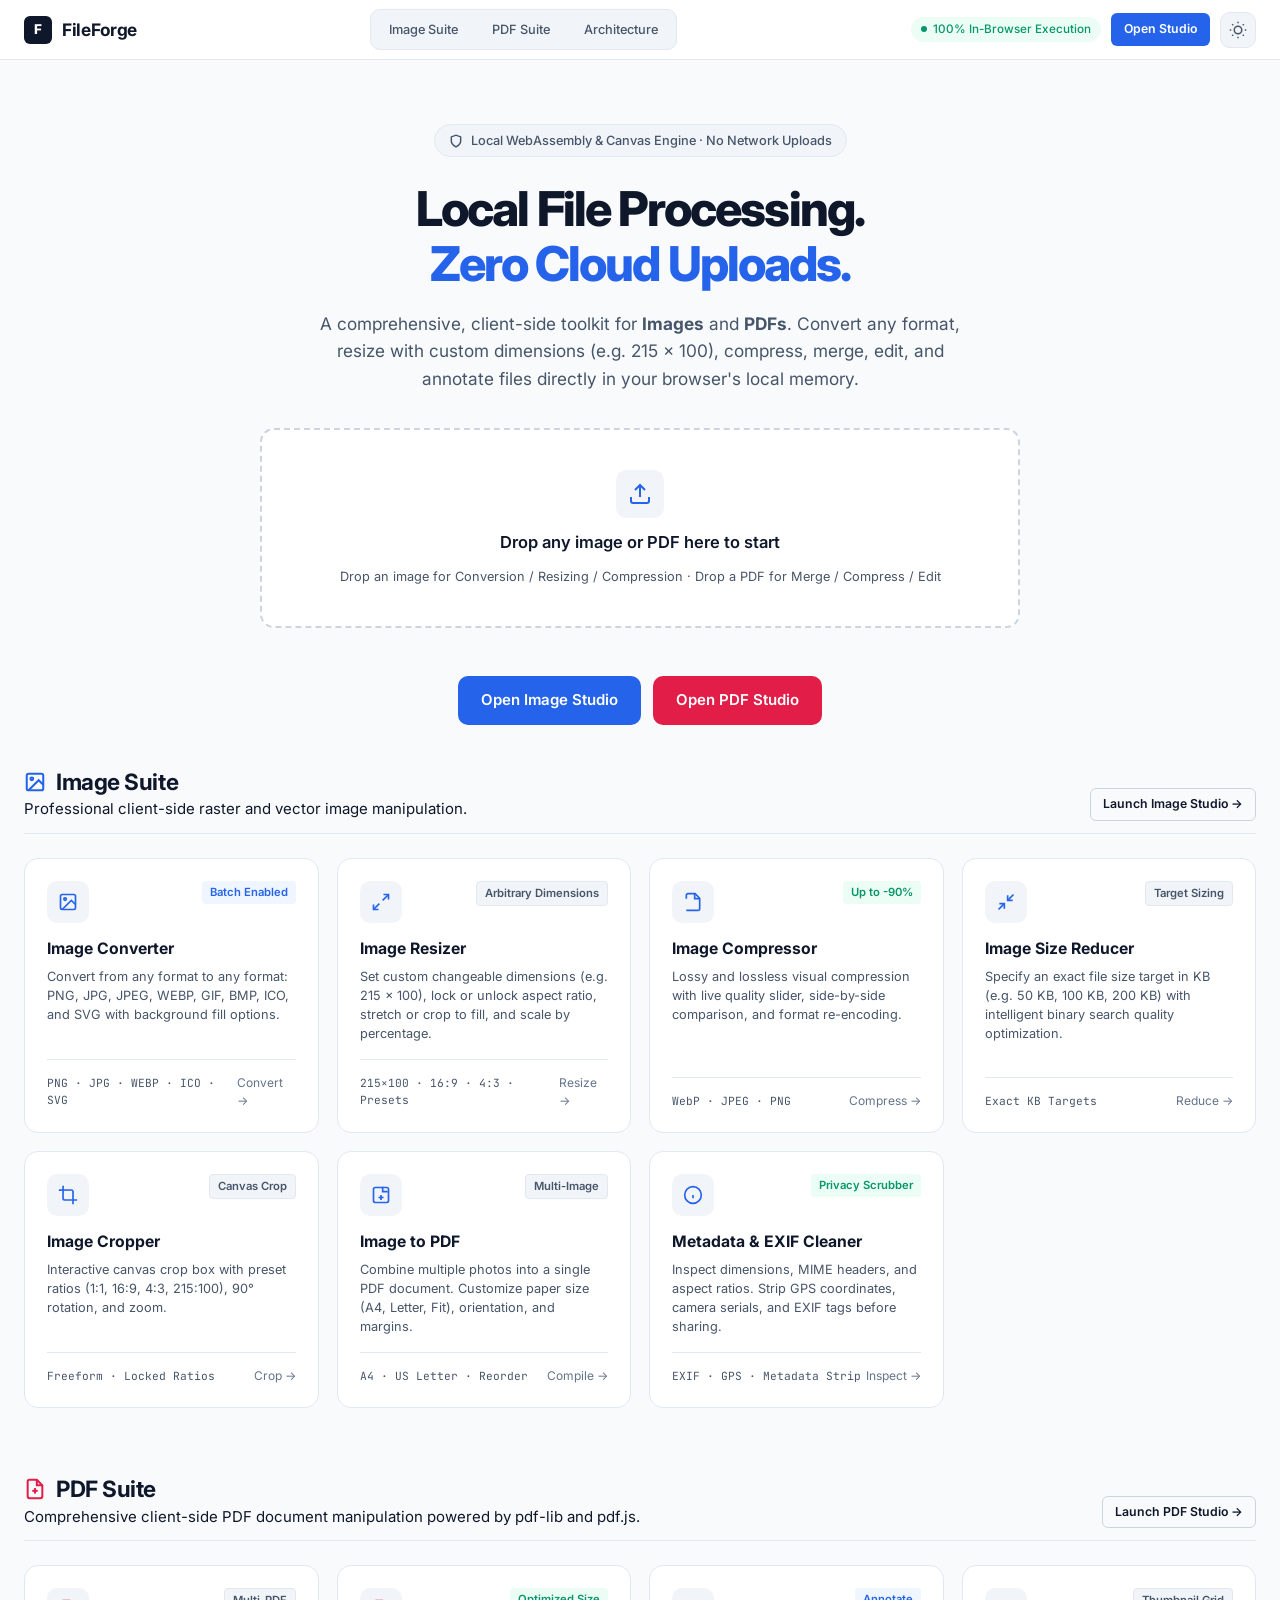
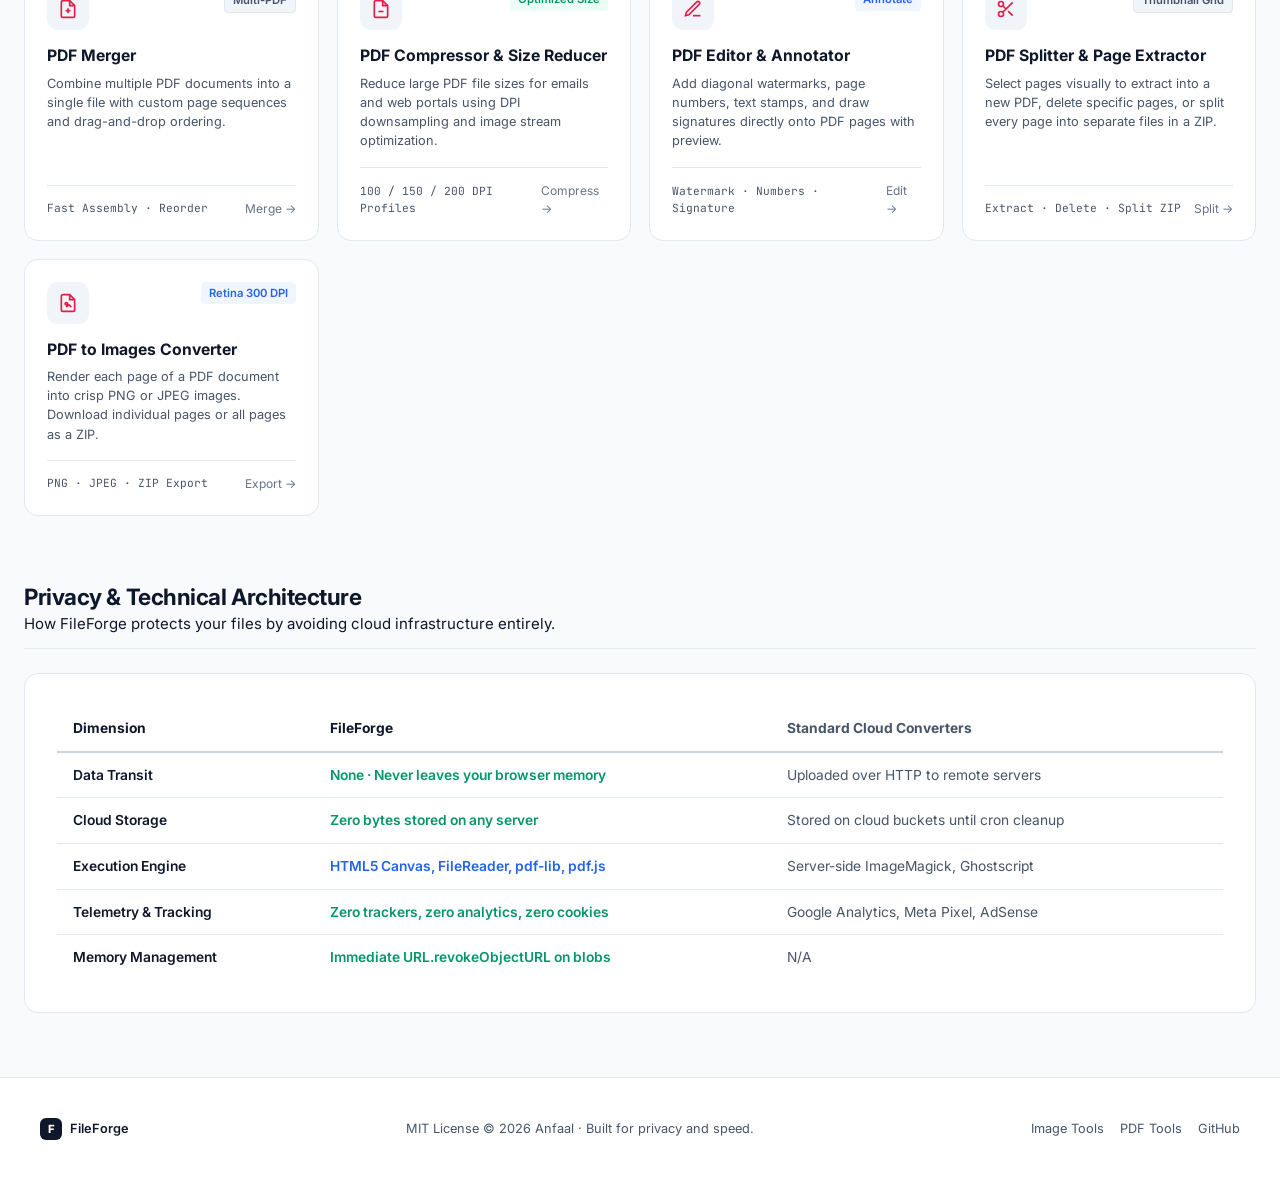
==== commit 69642d34: "fix: pure white theme without gradients, fix home upload cancellation, and overhaul PDF compressor -" ====
--- a/index.html
+++ b/index.html
@@ -1,5 +1,5 @@
 <!DOCTYPE html>
-<html lang="en" data-theme="dark">
+<html lang="en" data-theme="light">
 
 <head>
     <meta charset="UTF-8">
@@ -58,7 +58,7 @@
 
         <h1 class="hero-title">
             Local File Processing.<br>
-            <span class="hero-title-gradient">Zero Cloud Uploads.</span>
+            <span class="hero-title-accent">Zero Cloud Uploads.</span>
         </h1>
 
         <p class="hero-subtitle">
@@ -67,13 +67,24 @@
 
         <!-- Quick Universal Dropzone -->
         <div class="hero-quick-drop" id="quickDropZone" role="button" tabindex="0">
-            <input type="file" id="quickFileInput" class="hidden" multiple>
-            <div class="quick-drop-content">
+            <input type="file" id="quickFileInput" class="hidden">
+            <div class="quick-drop-content" id="quickDropInitial">
                 <div class="quick-drop-icon">
                     <svg width="24" height="24" viewBox="0 0 24 24" fill="none" stroke="currentColor" stroke-width="2"><path d="M21 15v4a2 2 0 0 1-2 2H5a2 2 0 0 1-2-2v-4"/><polyline points="17 8 12 3 7 8"/><line x1="12" y1="3" x2="12" y2="15"/></svg>
                 </div>
                 <div class="quick-drop-title">Drop any image or PDF here to start</div>
                 <div class="quick-drop-sub">Drop an image for Conversion / Resizing / Compression · Drop a PDF for Merge / Compress / Edit</div>
+            </div>
+
+            <!-- Quick Drop Interactive Action Card -->
+            <div class="quick-drop-action-card hidden" id="quickDropActionCard">
+                <div class="quick-drop-file-pill">
+                    <span id="quickDropFileName">document.pdf</span>
+                    <span class="mono" id="quickDropFileSize" style="color: var(--text-muted); font-size: 0.82rem;">0 KB</span>
+                    <button type="button" class="btn btn-ghost btn-sm" id="quickDropCancel" title="Clear file" style="padding: 2px 8px; margin-left: 6px;">✕</button>
+                </div>
+                <div style="font-size: 0.86rem; font-weight: 600; color: var(--text-muted);">Select action for this file:</div>
+                <div class="quick-drop-actions" id="quickDropActions"></div>
             </div>
         </div>
 
@@ -396,6 +407,9 @@
         </div>
     </footer>
 
+    <!-- Utilities for transfer & formatting -->
+    <script src="js/utils.js"></script>
+
     <script>
         // Landing page quick dropzone routing
         const dropZone = document.getElementById('quickDropZone');
@@ -403,9 +417,9 @@
         const html = document.documentElement;
         const themeToggle = document.getElementById('themeToggle');
 
-        // Theme toggle
+        // Theme toggle - Default pure white light theme
         function initTheme() {
-            const saved = localStorage.getItem('ff-theme') || 'dark';
+            const saved = localStorage.getItem('ff-theme') || 'light';
             html.setAttribute('data-theme', saved);
         }
         if (themeToggle) {
@@ -419,7 +433,11 @@
 
         // Dropzone interactions
         if (dropZone && fileInput) {
-            dropZone.addEventListener('click', () => fileInput.click());
+            dropZone.addEventListener('click', (e) => {
+                // Don't trigger file picker if clicking action buttons or cancel
+                if (e.target.closest('button')) return;
+                fileInput.click();
+            });
             dropZone.addEventListener('dragover', (e) => {
                 e.preventDefault();
                 dropZone.classList.add('drag-over');
@@ -429,19 +447,95 @@
                 e.preventDefault();
                 dropZone.classList.remove('drag-over');
                 const files = e.dataTransfer.files;
-                if (files && files.length > 0) routeFile(files[0]);
+                if (files && files.length > 0) handleDroppedFile(files[0]);
             });
             fileInput.addEventListener('change', (e) => {
-                if (e.target.files && e.target.files.length > 0) routeFile(e.target.files[0]);
+                if (e.target.files && e.target.files.length > 0) handleDroppedFile(e.target.files[0]);
             });
         }
 
-        function routeFile(file) {
-            if (file.type === 'application/pdf' || file.name.toLowerCase().endsWith('.pdf')) {
-                window.location.href = 'tools.html?tool=pdfmerge';
+        let currentUploadedFile = null;
+
+        function handleDroppedFile(file) {
+            if (!file) return;
+            currentUploadedFile = file;
+
+            const isPdf = file.type === 'application/pdf' || file.name.toLowerCase().endsWith('.pdf');
+            const initialView = document.getElementById('quickDropInitial');
+            const actionCard = document.getElementById('quickDropActionCard');
+            const nameEl = document.getElementById('quickDropFileName');
+            const sizeEl = document.getElementById('quickDropFileSize');
+            const actionsEl = document.getElementById('quickDropActions');
+
+            nameEl.textContent = file.name;
+            sizeEl.textContent = window.FF ? FF.formatFileSize(file.size) : (Math.round(file.size / 1024) + ' KB');
+
+            actionsEl.innerHTML = '';
+
+            if (isPdf) {
+                const pdfActions = [
+                    { id: 'pdfcompress', label: '⚡ Compress PDF', primary: true, isPdf: true },
+                    { id: 'pdfmerge', label: 'Merge PDF', isPdf: true },
+                    { id: 'pdfedit', label: 'Edit & Sign', isPdf: true },
+                    { id: 'pdfsplit', label: 'Split Pages', isPdf: true },
+                    { id: 'pdftoimg', label: 'Convert to Images', isPdf: true },
+                ];
+                pdfActions.forEach(act => {
+                    const btn = document.createElement('button');
+                    btn.type = 'button';
+                    btn.className = act.primary ? 'btn btn-pdf btn-sm' : 'btn btn-outline btn-sm';
+                    btn.textContent = act.label;
+                    btn.onclick = async (e) => {
+                        e.stopPropagation();
+                        btn.textContent = 'Opening Studio...';
+                        btn.disabled = true;
+                        if (window.FF && FF.storePendingFile) {
+                            await FF.storePendingFile(file, act.id);
+                        }
+                        window.location.href = 'tools.html?tool=' + act.id;
+                    };
+                    actionsEl.appendChild(btn);
+                });
             } else {
-                window.location.href = 'tools.html?tool=converter';
+                const imgActions = [
+                    { id: 'converter', label: '⚡ Convert Format', primary: true },
+                    { id: 'resizer', label: 'Resize (215×100 etc.)' },
+                    { id: 'compressor', label: 'Compress Image' },
+                    { id: 'reducer', label: 'Reduce to Target Size' },
+                    { id: 'cropper', label: 'Crop & Rotate' },
+                    { id: 'imagepdf', label: 'Convert to PDF' },
+                ];
+                imgActions.forEach(act => {
+                    const btn = document.createElement('button');
+                    btn.type = 'button';
+                    btn.className = act.primary ? 'btn btn-primary btn-sm' : 'btn btn-outline btn-sm';
+                    btn.textContent = act.label;
+                    btn.onclick = async (e) => {
+                        e.stopPropagation();
+                        btn.textContent = 'Opening Studio...';
+                        btn.disabled = true;
+                        if (window.FF && FF.storePendingFile) {
+                            await FF.storePendingFile(file, act.id);
+                        }
+                        window.location.href = 'tools.html?tool=' + act.id;
+                    };
+                    actionsEl.appendChild(btn);
+                });
             }
+
+            initialView.classList.add('hidden');
+            actionCard.classList.remove('hidden');
+        }
+
+        const cancelBtn = document.getElementById('quickDropCancel');
+        if (cancelBtn) {
+            cancelBtn.onclick = (e) => {
+                e.stopPropagation();
+                currentUploadedFile = null;
+                fileInput.value = '';
+                document.getElementById('quickDropActionCard').classList.add('hidden');
+                document.getElementById('quickDropInitial').classList.remove('hidden');
+            };
         }
     </script>
 </body>
--- a/css/style.css
+++ b/css/style.css
@@ -5,7 +5,7 @@
 
 @import url('https://fonts.googleapis.com/css2?family=Inter:wght@400;500;600;700;800&family=JetBrains+Mono:wght@400;500;600&display=swap');
 
-/* ---------- Tokens: Light Mode ---------- */
+/* ---------- Tokens: Light Mode (Default Pure White Theme) ---------- */
 :root {
   --font-sans: 'Inter', -apple-system, BlinkMacSystemFont, 'Segoe UI', Roboto, sans-serif;
   --font-mono: 'JetBrains Mono', ui-monospace, Menlo, Consolas, monospace;
@@ -14,35 +14,35 @@
   --bg-surface: #ffffff;
   --bg-surface-elevated: #f1f5f9;
   --bg-subtle: #e2e8f0;
-  --bg-overlay: rgba(15, 23, 42, 0.4);
+  --bg-overlay: rgba(15, 23, 42, 0.45);
 
   --text-main: #0f172a;
-  --text-muted: #64748b;
-  --text-dim: #94a3b8;
+  --text-muted: #475569;
+  --text-dim: #64748b;
   --text-inverse: #ffffff;
 
-  --border-subtle: rgba(15, 23, 42, 0.08);
-  --border-strong: rgba(15, 23, 42, 0.16);
+  --border-subtle: #e2e8f0;
+  --border-strong: #cbd5e1;
   --border-focus: #2563eb;
 
   --accent-primary: #2563eb;
   --accent-primary-hover: #1d4ed8;
-  --accent-primary-subtle: rgba(37, 99, 235, 0.08);
+  --accent-primary-subtle: #eff6ff;
 
   --accent-pdf: #e11d48;
   --accent-pdf-hover: #be123c;
-  --accent-pdf-subtle: rgba(225, 29, 72, 0.08);
+  --accent-pdf-subtle: #fff1f2;
 
   --success: #059669;
-  --success-subtle: rgba(5, 150, 105, 0.1);
+  --success-subtle: #ecfdf5;
   --warning: #d97706;
-  --warning-subtle: rgba(217, 119, 6, 0.1);
+  --warning-subtle: #fffbeb;
   --error: #dc2626;
-  --error-subtle: rgba(220, 38, 38, 0.1);
+  --error-subtle: #fef2f2;
 
   --shadow-sm: 0 1px 2px 0 rgba(0, 0, 0, 0.05);
-  --shadow-md: 0 4px 6px -1px rgba(0, 0, 0, 0.08), 0 2px 4px -2px rgba(0, 0, 0, 0.04);
-  --shadow-lg: 0 10px 15px -3px rgba(0, 0, 0, 0.08), 0 4px 6px -4px rgba(0, 0, 0, 0.04);
+  --shadow-md: 0 4px 6px -1px rgba(0, 0, 0, 0.06), 0 2px 4px -2px rgba(0, 0, 0, 0.03);
+  --shadow-lg: 0 10px 15px -3px rgba(0, 0, 0, 0.07), 0 4px 6px -4px rgba(0, 0, 0, 0.03);
 
   --radius-xs: 4px;
   --radius-sm: 6px;
@@ -434,10 +434,8 @@
   margin-bottom: 18px;
 }
 
-.hero-title-gradient {
-  background: linear-gradient(135deg, var(--text-main) 30%, var(--accent-primary) 100%);
-  -webkit-background-clip: text;
-  -webkit-text-fill-color: transparent;
+.hero-title-accent {
+  color: var(--accent-primary);
 }
 
 .hero-subtitle {
@@ -494,6 +492,35 @@
   color: var(--text-muted);
 }
 
+.quick-drop-action-card {
+  display: flex;
+  flex-direction: column;
+  align-items: center;
+  gap: 16px;
+  width: 100%;
+}
+
+.quick-drop-file-pill {
+  display: inline-flex;
+  align-items: center;
+  gap: 10px;
+  background: var(--bg-surface-elevated);
+  border: 1px solid var(--border-strong);
+  padding: 8px 16px;
+  border-radius: var(--radius-full);
+  font-weight: 600;
+  font-size: 0.95rem;
+  max-width: 90%;
+  color: var(--text-main);
+}
+
+.quick-drop-actions {
+  display: flex;
+  flex-wrap: wrap;
+  gap: 8px;
+  justify-content: center;
+}
+
 /* Category Sections */
 .studio-section {
   max-width: 1280px;
